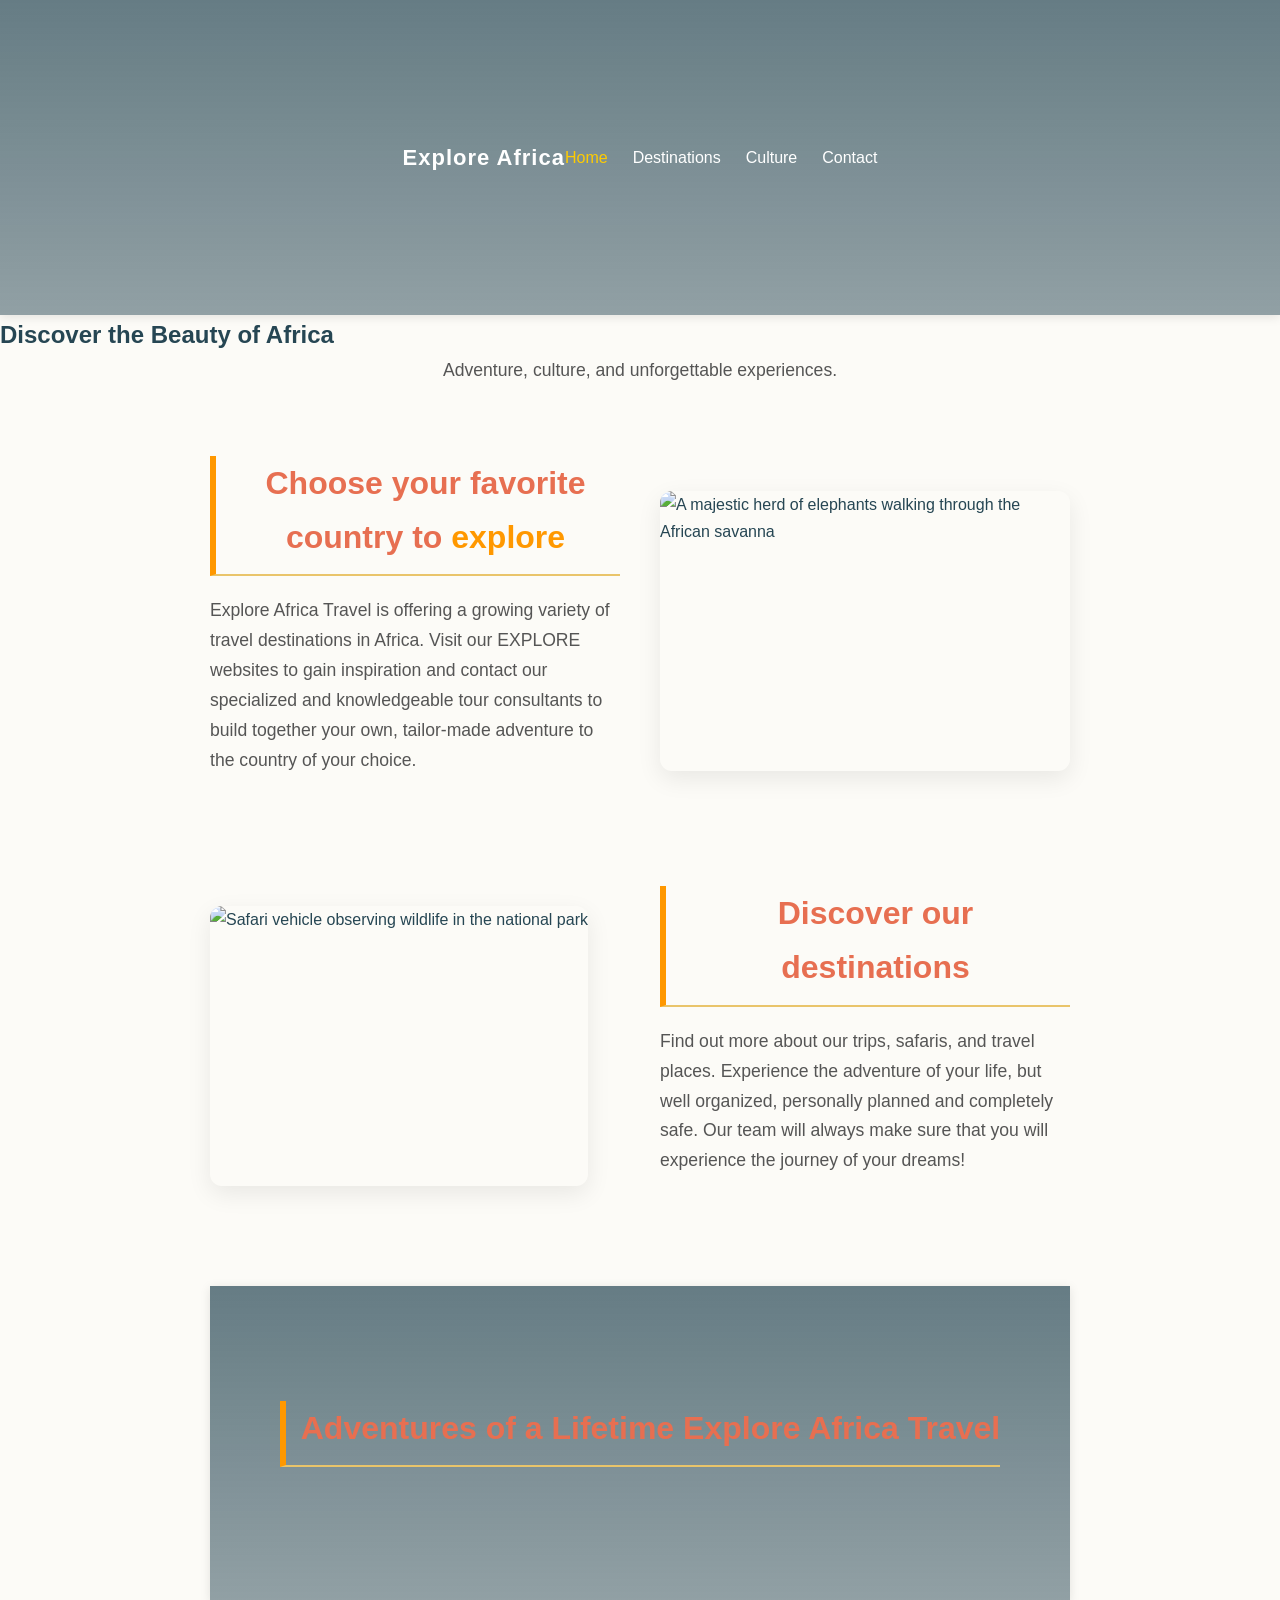
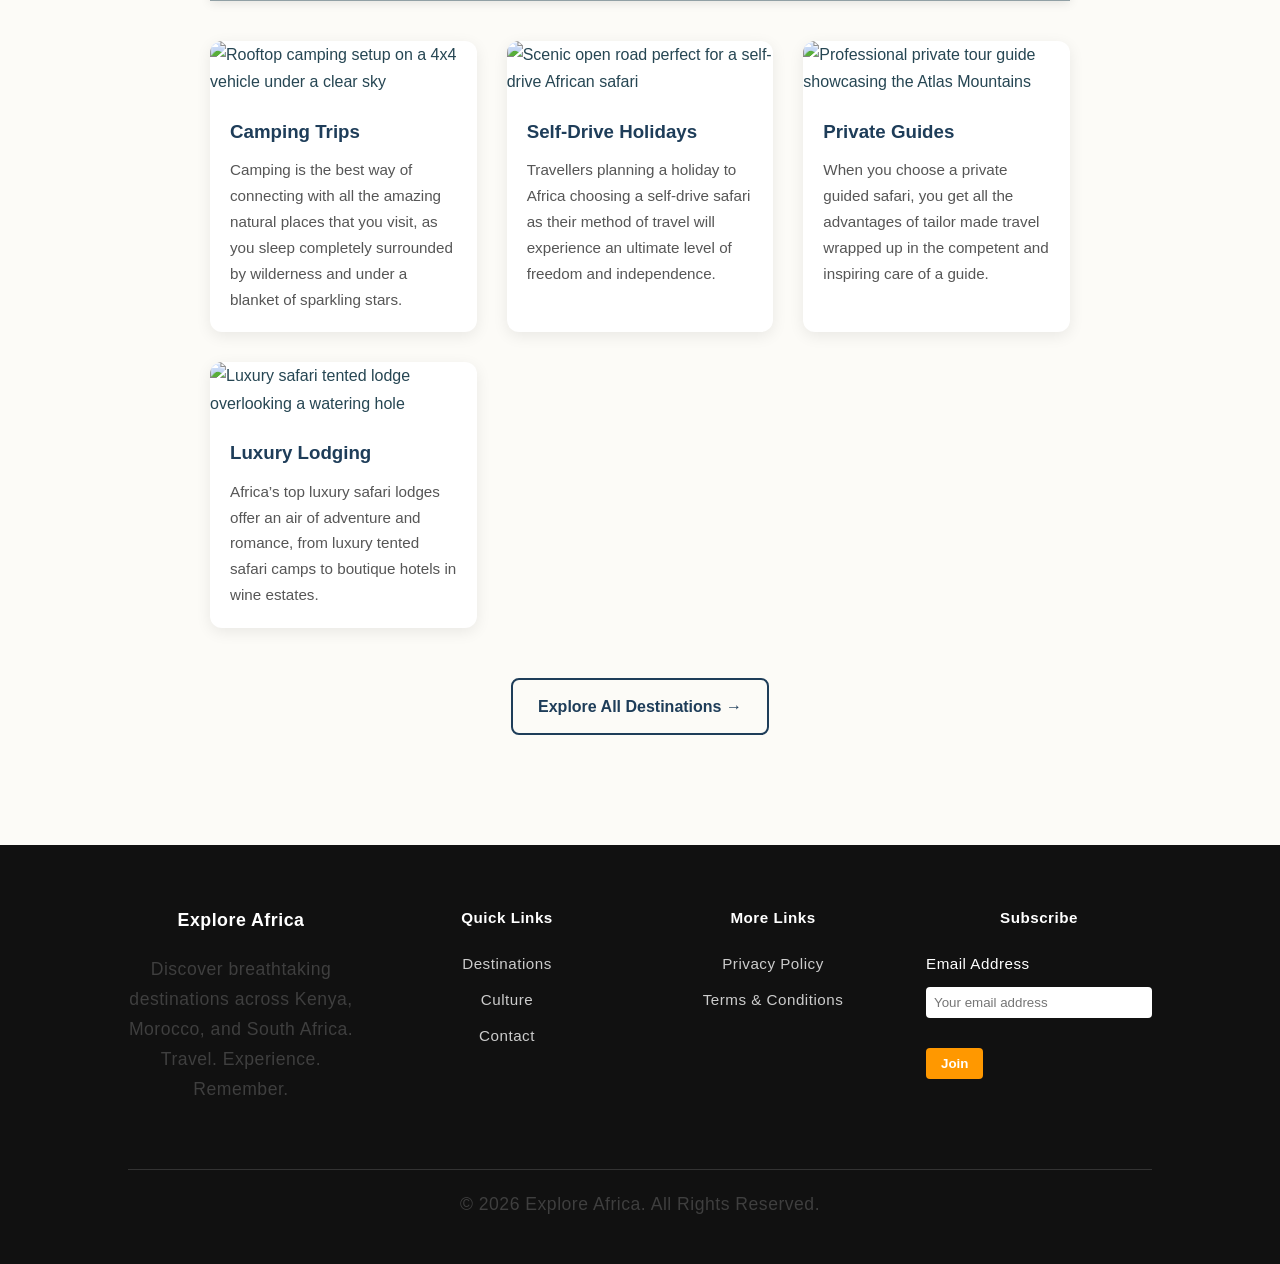
==== index.html @ fe5d14b8 "Explore Africa" ====
<!DOCTYPE html>
<html lang="en">
<head>
  <meta charset="UTF-8">
  <meta name="viewport" content="width=device-width, initial-scale=1.0">
  <meta name="description" content="Discover breathtaking destinations, safaris, and cultures across Africa with Explore Africa Travel.">
  <title>Explore Africa | Adventure & Safaris</title>
  <link rel="stylesheet" href="style.css">
</head>
<body>

  <!-- HEADER & NAVIGATION -->
  <header class="main-header">
    <nav class="nav-container" aria-label="Main Navigation">
      <a href="index.html" class="logo"><h2>Explore Africa</h2></a>
      
      <!-- Added ARIA attributes for accessibility -->
      <button class="hamburger" onclick="toggleMenu()" aria-label="Toggle navigation menu" aria-expanded="false">
        ☰
      </button>
      
      <ul id="nav-links" class="nav-menu">
        <li><a href="index.html" class="active">Home</a></li>
        <li><a href="destinations.html">Destinations</a></li>
        <li><a href="culture.html">Culture</a></li>
        <li><a href="contact.html">Contact</a></li>
      </ul>
    </nav>
  </header>

  <!-- HERO SECTION -->
  <section class="hero" aria-label="Welcome banner">
    <div class="hero-content">
      <h1>Discover the Beauty of Africa</h1>
      <p>Adventure, culture, and unforgettable experiences.</p>
      </div>
  </section>

  <!-- MAIN CONTENT -->
  <main id="main-content">

    <!-- INTRO SECTION -->
    <section class="intro section-padding">
      <div class="container layout-split">
        <div class="text-content">
          <h2>Choose your favorite country to <span class="highlight">explore</span></h2>
          <p>
            Explore Africa Travel is offering a growing variety of travel destinations in Africa.
            Visit our EXPLORE websites to gain inspiration and contact our specialized and knowledgeable
            tour consultants to build together your own, tailor-made adventure to the country of your choice.
          </p>
        </div>
        <figure class="img-wrapper">
          <img src="https://explore-africa-travel.com/wp-content/uploads/2022/06/Explore-Africa-Group-Explore-Tanzania.jpg" 
               alt="A majestic herd of elephants walking through the African savanna" 
               loading="lazy">
        </figure>
      </div>
    </section>

    <!-- DISCOVER SECTION -->
    <section class="discover section-padding">
      <div class="container layout-split reverse">
        <div class="text-content">
          <h2>Discover our destinations</h2>
          <p>
            Find out more about our trips, safaris, and travel places.
            Experience the adventure of your life, but well organized,
            personally planned and completely safe. Our team will always
            make sure that you will experience the journey of your dreams!
          </p>
        </div>
        <figure class="img-wrapper">
          <img src="https://www.innoafrica.co.tz/wp-content/uploads/2021/08/inno-Africa-Safaris-1-min.png" 
               alt="Safari vehicle observing wildlife in the national park" 
               loading="lazy">
        </figure>
      </div>
    </section>

    <!-- EXPERIENCES SECTION -->
    <section class="experiences section-padding">
      <div class="container">
        <header class="section-header">
          <h2>Adventures of a Lifetime <span class="subheading">Explore Africa Travel</span></h2>
        </header>

        <div class="experience-grid">

          <article class="card">
            <img src="https://res.cloudinary.com/travelbetablog/images/v1756106605/shutterstock_2471550769_fqmcxa/shutterstock_2471550769_fqmcxa.jpg?_i=AA" 
                 alt="Rooftop camping setup on a 4x4 vehicle under a clear sky" 
                 loading="lazy">
            <div class="card-body">
              <h3>Camping Trips</h3>
              <p>
                Camping is the best way of connecting with all the amazing natural places that you visit,
                as you sleep completely surrounded by wilderness and under a blanket of sparkling stars.
              </p>
            </div>
          </article>

          <article class="card">
            <img src="https://encrypted-tbn0.gstatic.com/images?q=tbn:ANd9GcSeypar9EKT_Vw_HuaLUpgzBs4kGeZ0j2Gn9m6S2QW6dXELpZgaPr-LroE&s=10" 
                 alt="Scenic open road perfect for a self-drive African safari" 
                 loading="lazy">
            <div class="card-body">
              <h3>Self-Drive Holidays</h3>
              <p>
                Travellers planning a holiday to Africa choosing a self-drive safari as their method
                of travel will experience an ultimate level of freedom and independence.
              </p>
            </div>
          </article>

          <article class="card">
            <img src="https://ems2.imgix.net/78b0e3be87/off-the-grid-guide-atlas-mountains0.jpg?ixlib=js-2.3.2&auto=format&q=100&w=584&h=369&fit=crop&s=7455108f2f53e4322a56c9d389c14bc1" 
                 alt="Professional private tour guide showcasing the Atlas Mountains" 
                 loading="lazy">
            <div class="card-body">
              <h3>Private Guides</h3>
              <p>
                When you choose a private guided safari, you get all the advantages of tailor made travel
                wrapped up in the competent and inspiring care of a guide.
              </p>
            </div>
          </article>

          <article class="card">
            <img src="https://q-xx.bstatic.com/xdata/images/hotel/max500/146267918.jpg?k=a2e7991ad098cdd270cd36d6e0b96e6572fb86adb955b775bd0adb7f8eb6aa7d&o=" 
                 alt="Luxury safari tented lodge overlooking a watering hole" 
                 loading="lazy">
            <div class="card-body">
              <h3>Luxury Lodging</h3>
              <p>
                Africa’s top luxury safari lodges offer an air of adventure and romance, from luxury 
                tented safari camps to boutique hotels in wine estates.
              </p>
            </div>
          </article>

        </div>

        <div class="cta-wrapper">
          <a href="destinations.html" class="btn btn-secondary">
            Explore All Destinations &rarr;
          </a>
        </div>
      </div>
    </section>

  </main>

  <!-- FOOTER -->
  <footer class="main-footer">
    <div class="footer-container">

      <!-- About -->
      <div class="footer-section">
        <h3>Explore Africa</h3>
        <p>
          Discover breathtaking destinations across Kenya, Morocco,
          and South Africa. Travel. Experience. Remember.
        </p>
      </div>

      <!-- Quick Links -->
      <div class="footer-section">
        <h4>Quick Links</h4>
        <ul>
          <li><a href="destinations.html">Destinations</a></li>
          <li><a href="culture.html">Culture</a></li>
          <li><a href="contact.html">Contact</a></li>
        </ul>
      </div>

      <!-- More -->
      <div class="footer-section">
        <h4>More Links</h4>
        <ul>
          <li><a href="legal.html">Privacy Policy</a></li>
          <li><a href="#">Terms & Conditions</a></li>
        </ul>
      </div>

      <!-- Newsletter -->
      <div class="footer-section">
        <h4>Subscribe</h4>
        <form class="newsletter" action="#" method="POST">
          <label for="newsletter-email" class="visually-hidden">Email Address</label>
          <input type="email" id="newsletter-email" placeholder="Your email address" required>
          <button type="submit" class="btn btn-submit">Join</button>
        </form>
      </div>

    </div>

    <div class="footer-bottom">
      <p>&copy; 2026 Explore Africa. All Rights Reserved.</p>
    </div>
  </footer>

  <!-- JAVASCRIPT -->
  <!-- Replaced full jQuery library with lightweight Vanilla JS for better performance -->
  <script>
    // Smooth, modern mobile menu toggle
    function toggleMenu() {
      const navLinks = document.getElementById('nav-links');
      const hamburger = document.querySelector('.hamburger');
      
      navLinks.classList.toggle('active');
      
      // Accessibility update
      const isOpen = navLinks.classList.contains('active');
      hamburger.setAttribute('aria-expanded', isOpen);
    }
  </script>

</body>
</html>
---- style.css ----
/* ==========================================================================
   1. GLOBAL RESETS & BASE VARIABLES
   ========================================================================== */
* {
  margin: 0;
  padding: 0;
  box-sizing: border-box;
}

html {
  scroll-behavior: smooth;
}

body {
  font-family: 'Georgia', serif;
  background: #fdfaf5;
  color: #2e2e2e;
  line-height: 1.6;
}

.container {
  width: 90%;
  max-width: 1200px;
  margin: 0 auto;
  padding: 60px 0;
}

/* ==========================================================================
   2. TYPOGRAPHY & GENERAL COMPONENTS
   ========================================================================== */
h2 {
  font-size: 28px;
  color: #1e3d59;
  border-left: 6px solid #ff9800;
  padding-left: 15px;
  margin-top: 30px;
  margin-bottom: 20px;
}

section h2 {
  text-align: center;
  margin-bottom: 20px;
  font-size: 2rem;
}

section p {
  text-align: center;
  max-width: 850px;
  margin: 0 auto 30px;
  line-height: 1.7;
}

.highlight {
  color: #ff9800;
}

/* Global Buttons */
.btn {
  display: inline-block;
  padding: 12px 24px;
  background: #ff9800;
  color: white;
  text-decoration: none;
  border-radius: 5px;
  margin-top: 20px;
  font-weight: bold;
  transition: 0.3s ease;
}

.btn:hover {
  background: #e68900;
  transform: scale(1.05);
}

.cta-wrapper {
  text-align: center;
  margin-top: 40px;
}

/* Images & Figures */
figure img, 
a img {
  width: 100%;
  border-radius: 10px;
  transition: 0.3s ease;
}

a img:hover {
  transform: scale(1.05);
  opacity: 0.9;
}

/* Modern Split Layout Utility */
.layout-split {
  display: flex;
  align-items: center;
  gap: 40px;
  text-align: left;
}

.layout-split.reverse {
  flex-direction: row-reverse;
}

.layout-split .text-content,
.layout-split .img-wrapper {
  flex: 1;
}

.layout-split p {
  text-align: left;
}

/* ==========================================================================
   3. NAVIGATION HEADER
   ========================================================================== */
header {
  background: #1e3d59;
  padding: 15px 30px;
  position: sticky;
  top: 0;
  z-index: 2000;
}

nav {
  display: flex;
  justify-content: space-between;
  align-items: center;
  max-width: 1200px;
  margin: 0 auto;
}

nav h2 {
  color: white;
  font-size: 22px;
  margin: 0;
  padding: 0;
  border: none;
}

#nav-links {
  list-style: none;
  display: flex;
  gap: 25px;
}

#nav-links li a {
  text-decoration: none;
  color: white;
  font-weight: 500;
  transition: 0.3s;
}

#nav-links li a:hover,
#nav-links li a.active {
  color: #ffcc00;
}

.hamburger {
  display: none;
  font-size: 28px;
  color: white;
  cursor: pointer;
  background: none;
  border: none;
}

/* ==========================================================================
   4. HERO SECTIONS
   ========================================================================== */

/* ==========================================================================
CONTACT PAGE ENHANCEMENTS
========================================================================== */

/* Hero Enhancement */
.page-hero {
position: relative;
}

.page-hero::before {
content: "";
position: absolute;
inset: 0;
background: linear-gradient(
rgba(0,0,0,0.55),
rgba(0,0,0,0.65)
);
}

.page-hero h1,
.page-hero p {
position: relative;
z-index: 2;
}

.page-hero p {
color: white;
max-width: 700px;
font-size: 1.1rem;
margin-top: 15px;
}

/* Contact Information Cards */
.contact-info {
display: grid;
grid-template-columns: repeat(auto-fit, minmax(230px, 1fr));
gap: 25px;
padding: 80px 8%;
background: #ffffff;
}

.info-card {
background: white;
padding: 35px 25px;
text-align: center;
border-radius: 15px;
box-shadow: 0 10px 25px rgba(0,0,0,0.08);
transition: 0.3s ease;
}

.info-card:hover {
transform: translateY(-8px);
box-shadow: 0 20px 35px rgba(0,0,0,0.12);
}

.info-card i {
font-size: 2.2rem;
color: #ff9800;
margin-bottom: 15px;
}

.info-card h3 {
color: #1e3d59;
margin-bottom: 10px;
}

.info-card p {
margin: 0;
font-size: 0.95rem;
}

/* Contact Form Section */
.contact-section {
background: #f8f7f3;
padding: 80px 8%;
}

.contact-section form {
max-width: 850px;
margin: auto;
background: white;
padding: 45px;
border-radius: 18px;
box-shadow: 0 15px 40px rgba(0,0,0,0.08);
}

.contact-section h2 {
text-align: center;
border: none;
padding: 0;
margin-bottom: 30px;
}

.contact-section input,
.contact-section select,
.contact-section textarea {
width: 100%;
padding: 15px;
margin-bottom: 18px;
border: 1px solid #d9d9d9;
border-radius: 10px;
font-size: 1rem;
font-family: inherit;
transition: 0.3s ease;
}

.contact-section input:focus,
.contact-section select:focus,
.contact-section textarea:focus {
border-color: #ff9800;
outline: none;
box-shadow: 0 0 0 4px rgba(255,152,0,0.15);
}

.contact-section textarea {
resize: vertical;
min-height: 150px;
}

.contact-section button {
width: 100%;
border: none;
background: #ff9800;
color: white;
font-size: 1rem;
font-weight: bold;
padding: 16px;
border-radius: 10px;
cursor: pointer;
transition: 0.3s ease;
}

.contact-section button:hover {
background: #e68900;
transform: translateY(-2px);
}

/* Why Choose Us */
.why-contact {
padding: 90px 8%;
background: white;
}

.features {
display: grid;
grid-template-columns: repeat(auto-fit,minmax(250px,1fr));
gap: 30px;
margin-top: 40px;
}

.feature {
background: #fdfaf5;
padding: 30px;
border-radius: 15px;
text-align: center;
border: 1px solid #ececec;
transition: 0.3s ease;
}

.feature:hover {
transform: translateY(-6px);
}

.feature i {
font-size: 2rem;
color: #ff9800;
margin-bottom: 15px;
}

.feature h3 {
color: #1e3d59;
margin-bottom: 10px;
}

/* FAQ Section */
.faq {
padding: 90px 8%;
background: #f8f7f3;
}

.faq details {
background: white;
padding: 18px 22px;
border-radius: 12px;
margin-bottom: 15px;
box-shadow: 0 5px 15px rgba(0,0,0,0.05);
cursor: pointer;
}

.faq summary {
font-weight: bold;
color: #1e3d59;
}

.faq p {
text-align: left;
margin-top: 15px;
}

/* Mobile */
@media (max-width: 768px) {

.contact-info {
padding: 60px 5%;
}

.contact-section {
padding: 60px 5%;
}

.contact-section form {
padding: 25px;
}

.why-contact,
.faq {
padding: 60px 5%;
}

.page-hero h1 {
font-size: 2.2rem;
}
}


/* ==========================================================================
   5. CARDS & GRIDS (EXPERIENCES & DESTINATIONS)
   ========================================================================== */
.experience-grid {
  display:grid;
  grid-template-columns: repeat(auto-fit, minmax(250px, 1fr));
  gap: 30px;
  margin-top: 40px;
}

.card {
  background: #fff;
  border-radius: 12px;
  box-shadow: 0 4px 15px rgba(0,0,0,0.08);
  overflow: hidden;
  transition: 0.3s ease;
}

.card:hover {
  transform: translateY(-6px);
  box-shadow: 0 15px 30px rgba(0,0,0,0.12);
}

.card img {
  height: 200px;
  object-fit: cover;
  width: 100%;
}

.card-body {
  padding: 20px;
  text-align: left;
}

.card h3 {
  margin-bottom: 10px;
  color: #1e3d59;
}

.card p {
  text-align: left;
  font-size: 0.95rem;
  margin: 0;
}

/* Featured / Overlay Destinations Cards */
.featured-grid {
  display: grid;
  grid-template-columns: repeat(auto-fit, minmax(280px, 1fr));
  gap: 30px;
}

.featured-card {
  height: 350px;
  border-radius: 15px;
  background-size: 110%;
  background-position: center;
  background-repeat: no-repeat;
  position: relative;
  overflow: hidden;
  text-decoration: none;
  color: white;
  transition: all 0.5s ease;
}

.featured-card:hover {
  background-size: 120%;
  transform: translateY(-10px);
}

.card-overlay {
  position: absolute;
  bottom: 0;
  left: 0;
  width: 100%;
  padding: 25px;
  background: linear-gradient(to top, rgba(0,0,0,0.8), transparent);
}

/* ==========================================================================
   6. MOROCCO EDITORIAL / ITINERARIES DESIGNS
   ========================================================================== */
.morocco-intro {
  padding: 80px 12%;
  background: #fff;
  text-align: center;
}

.morocco-intro h2 {
  font-size: 36px;
  margin-bottom: 20px;
  color: #eee9e3;
}

.morocco-content {
  padding: 100px 12%;
  column-count: 2;
  column-gap: 60px;
  line-height: 1.9;
  font-size: 17px;
}

.morocco-content h2 {
  column-span: all;
  margin-top: 60px;
  font-size: 28px;
  color: #c8baac;
}

.morocco-content b {
  display: block;
  background: #8c5a2b;
  color: white;
  padding: 20px;
  margin: 30px 0;
  font-size: 18px;
  column-span: all;
}

.morocco-content img {
  margin: 40px 0;
  border-radius: 12px;
  box-shadow: 0 20px 40px rgba(0,0,0,0.15);
  column-span: all;
}

/* Itinerary Details & Navigation */
.itinerary-nav {
  display: flex;
  flex-wrap: wrap;
  justify-content: center;
  gap: 10px;
  padding: 20px;
  background: #1e3d59;
}

.itinerary-nav a {
  text-decoration: none;
  color: white;
  padding: 8px 14px;
  border-radius: 20px;
  background: rgba(255,255,255,0.15);
  font-size: 14px;
  transition: 0.3s;
}

.itinerary-nav a:hover {
  background: #ffcc00;
  color: #1e3d59;
}

.itinerary-section {
  padding: 60px 20px;
  display: flex;
  justify-content: center;
  background: #fff;
}

.itinerary-card {
  max-width: 900px;
  width: 100%;
  background: #ffffff;
  padding: 40px;
  border-radius: 12px;
  box-shadow: 0 10px 30px rgba(0,0,0,0.08);
  border: 1px solid #e5e5e5;
}

.day {
  margin-bottom: 25px;
  padding: 20px;
  border-left: 4px solid #1e3d59;
  background: #f9f9f9;
  border-radius: 6px;
}

.day h3 {
  margin-bottom: 10px;
  color: #1e3d59;
}

/* ==========================================================================
   7. SOCIAL CONNECT SECTION
   ========================================================================== */
.social-icons {
  margin: 80px auto;
  padding: 40px 20px;
  max-width: 1100px;
  border: 2px solid #e5e5e5;
  border-radius: 16px;
  background: #fafafa;
  text-align: center;
}

.social-icons .icons {
  display: flex;
  justify-content: center;
  gap: 25px;
  flex-wrap: wrap;
}

.social-icons .icons a {
  width: 55px;
  height: 55px;
  display: flex;
  align-items: center;
  justify-content: center;
  background: #ffffff;
  border: 1px solid #ddd;
  border-radius: 50%;
  color: #333;
  font-size: 1.4rem;
  text-decoration: none;
  transition: all 0.3s ease;
}

.social-icons .icons a:hover {
  background: #000;
  color: #fff;
  transform: translateY(-5px);
  box-shadow: 0 10px 25px rgba(0, 0, 0, 0.15);
}

.icons a:nth-child(1):hover { color: #1877f2; }
.icons a:nth-child(2):hover { color: #25D366; }
.icons a:nth-child(3):hover { color: #E1306C; }
.icons a:nth-child(4):hover { color: #000000; }
.icons a:nth-child(5):hover { color: #FF0000; }

/* ==========================================================================
   8. FOOTER SECTIONS
   ========================================================================== */
.main-footer {
  background: #111;
  color: #fff;
  padding: 60px 10% 20px;
}

.footer-container {
  display: flex;
  justify-content: space-between;
  flex-wrap: wrap;
  gap: 40px;
}

.footer-section {
  flex: 1;
  min-width: 220px;
}

.footer-section h3,
.footer-section h4 {
  margin-bottom: 20px;
}

.footer-section ul {
  list-style: none;
}

.footer-section a {
  display: block;
  color: #ccc;
  text-decoration: none;
  margin-bottom: 10px;
  transition: 0.3s ease;
}

.footer-section a:hover {
  color: #ff9800;
  padding-left: 5px;
}

.newsletter {
  display: flex;
  gap: 10px;
}

.newsletter input {
  padding: 8px;
  border-radius: 4px;
  border: none;
  flex: 1;
}

.newsletter button {
  padding: 8px 15px;
  background: #ff9800;
  border: none;
  color: white;
  cursor: pointer;
  border-radius: 4px;
}

.footer-bottom {
  text-align: center;
  margin-top: 40px;
  border-top: 1px solid #333;
  padding-top: 20px;
  font-size: 14px;
  color: #aaa;
}

/* ==========================================================================
   9. MEDIA QUERIES (RESPONSIVENESS)
   ========================================================================== */
@media (max-width: 900px) {
  .morocco-content {
    column-count: 1;
  }
}

@media (max-width: 768px) {
  .layout-split,
  .layout-split.reverse {
    flex-direction: column;
    text-align: center;
  }
  
  .layout-split p {
    text-align: center;
  }

  #nav-links {
    display: none;
    flex-direction: column;
    background: #1e3d59;
    position: absolute;
    top: 60px;
    right: 0;
    width: 200px;
    padding: 20px;
    box-shadow: 0 4px 10px rgba(0,0,0,0.3);
  }

  #nav-links.active {
    display: flex;
  }

  .hamburger {
    display: block;
  }

  .hero h1 {
    font-size: 2.5rem;
  }

  .page-hero h1 {
    font-size: 32px;
  }

  .itinerary-nav {
    flex-direction: column;
    align-items: center;
  }

  .itinerary-nav a {
    width: 80%;
    text-align: center;
  }

  .itinerary-card {
    padding: 25px;
  }
}

@media (max-width: 480px) {
  .container {
    padding: 40px 0;
  }
  
  .social-icons {
    margin: 60px 15px;
    padding: 30px 15px;
  }
}



/* ==========================================================================
   UPDATED ADDITIONS FOR TRAVEL MOROCCO
   ========================================================================== */

/* Layout Grid for Private Tour blocks */
.two-column {
  display: grid;
  grid-template-columns: repeat(auto-fit, minmax(320px, 1fr));
  gap: 40px;
  margin-top: 20px;
  margin-bottom: 60px;
  align-items: stretch; /* Keeps columns equal heights */
}

/* Card layout wrapper normalization */
.intro-section .card {
  background: #ffffff;
  border-radius: 12px;
  box-shadow: 0 4px 15px rgba(0,0,0,0.05);
  border: 1px solid #eef0f2;
  display: flex;
  flex-direction: column;
  justify-content: center;
}

.intro-section .card-body {
  padding: 35px;
}

.intro-section .card-body p {
  text-align: left;
  font-size: 1.05rem;
  line-height: 1.8;
  color: #4a4a4a;
  margin-bottom: 15px;
}

.intro-section .card-body p:last-child {
  margin-bottom: 0;
}

/* Image wrapper rendering inside grids */
.img-wrapper img {
  width: 100%;
  height: 100%;
  min-height: 280px;
  object-fit: cover;
  border-radius: 12px;
  box-shadow: 0 8px 25px rgba(0,0,0,0.08);
}

/* Featured / Clickable Overlay Cards Layout */
.featured-grid {
  display: grid;
  grid-template-columns: repeat(auto-fit, minmax(300px, 1fr));
  gap: 30px;
  margin-top: 30px;
}

.featured-card {
  display: block;
  height: 380px;
  border-radius: 16px;
  background-size: cover;
  background-position: center;
  position: relative;
  overflow: hidden;
  text-decoration: none;
  transition: transform 0.4s cubic-bezier(0.165, 0.84, 0.44, 1), 
              box-shadow 0.4s ease;
  box-shadow: 0 5px 15px rgba(0,0,0,0.08);
}

.featured-card:hover {
  transform: translateY(-8px);
  box-shadow: 0 15px 35px rgba(0,0,0,0.18);
}

.card-overlay {
  position: absolute;
  bottom: 0;
  left: 0;
  width: 100%;
  padding: 30px;
  background: linear-gradient(to top, rgba(0, 0, 0, 0.85) 30%, rgba(0, 0, 0, 0));
  color: #ffffff;
}

.card-overlay h3 {
  font-size: 1.6rem;
  color: #ffcc00; /* Contrast highlight color */
  margin-bottom: 5px;
}

.card-overlay p {
  font-size: 1rem;
  color: #e5e5e5;
  margin: 0;
  text-align: left;
}

/* Responsive adjustment rules for middle-tier screens */
@media (max-width: 768px) {
  .two-column {
    grid-template-columns: 1fr;
    gap: 20px;
    margin-bottom: 40px;
  }
  
  .intro-section .card-body {
    padding: 25px;
  }

  .img-wrapper img {
    height: 240px;
    min-height: auto;
  }
}

/* ==========================================
CONTACT FORM STYLING
========================================== */

.contact-section {
padding: 80px 20px;
background: #f8f6f2;
}

.contact-section form {
max-width: 800px;
margin: 0 auto;
background: #ffffff;
padding: 40px;
border-radius: 15px;
box-shadow: 0 10px 30px rgba(0,0,0,0.08);
}

.contact-section h2 {
text-align: center;
margin-bottom: 30px;
color: #1e3d59;
border: none;
padding: 0;
}

.contact-section input,
.contact-section select,
.contact-section textarea {
width: 100%;
padding: 14px 16px;
margin-bottom: 18px;
border: 1px solid #dcdcdc;
border-radius: 8px;
font-size: 16px;
font-family: inherit;
transition: 0.3s ease;
}

.contact-section input:focus,
.contact-section select:focus,
.contact-section textarea:focus {
outline: none;
border-color: #ff9800;
box-shadow: 0 0 0 4px rgba(255,152,0,0.15);
}

.contact-section textarea {
resize: vertical;
min-height: 140px;
}

.contact-section button {
width: 100%;
padding: 15px;
background: #ff9800;
color: white;
border: none;
border-radius: 8px;
font-size: 17px;
font-weight: bold;
cursor: pointer;
transition: 0.3s ease;
}

.contact-section button:hover {
background: #e68900;
transform: translateY(-2px);
}

/* Features Section */

.features {
display: grid;
grid-template-columns: repeat(auto-fit, minmax(250px, 1fr));
gap: 25px;
padding: 60px 20px;
max-width: 1200px;
margin: 0 auto;
}

.feature {
background: white;
padding: 30px;
border-radius: 15px;
text-align: center;
box-shadow: 0 8px 20px rgba(0,0,0,0.08);
transition: 0.3s ease;
}

.feature:hover {
transform: translateY(-8px);
}

.feature i {
font-size: 2.2rem;
color: #ff9800;
margin-bottom: 15px;
}

.feature h3 {
color: #1e3d59;
margin-bottom: 12px;
}

.feature p {
margin: 0;
text-align: center;
}

/* Mobile */

@media (max-width: 768px) {
.contact-section form {
padding: 25px;
}
}


        /* Modernized Color Palette & System Fonts */
        :root {
            --primary-color: #c97a3e;     /* Rich terracotta sand */
            --secondary-color: #e9c46a;   /* Warm sun yellow */
            --accent-color: #e76f51;      /* Deep desert orange */
            --dark-color: #264653;        /* Deep oasis night */
            --light-color: #fcfbf7;       /* Off-white soft sand */
            --card-bg: #ffffff;
        }

        body {
            font-family: -apple-system, BlinkMacSystemFont, 'Segoe UI', Roboto, Helvetica, Arial, sans-serif;
            line-height: 1.7;
            margin: 0;
            padding: 0;
            background-color: var(--light-color);
            color: var(--dark-color);
        }

        /* Hero Header with Background Image */
        header {
            background: linear-gradient(rgba(38, 70, 83, 0.7), rgba(38, 70, 83, 0.5)), 
                        url('https://images.unsplash.com/photo-1547234935-80c7145ec969?auto=format&fit=crop&w=1920&q=80') no-repeat center center/cover;
            height: 35vh;
            position: relative; /* Essential for aligning the dropdown menu absolute wrapper */
            display: flex;
            justify-content: center;
            align-items: center;
            text-align: center;
            color: white;
            padding: 0 20px;
        }

       .menu-container {
position: absolute;
top: 20px;
right: 20px;
z-index: 9999;
}

.dropdown {
position: relative;
display: inline-block;
}

.dropdown-btn {
background-color: rgba(38, 70, 83, 0.85);
color: white;
padding: 10px 18px;
font-size: 0.95rem;
font-weight: 600;
border: 1px solid rgba(233, 196, 106, 0.4);
border-radius: 8px;
cursor: pointer;
display: flex;
align-items: center;
gap: 10px;
}

.dropdown-content {
display: none;
position: absolute;
top: 110%;
right: 0;
background: white;
min-width: 230px;
border-radius: 8px;
overflow: hidden;
box-shadow: 0 10px 25px rgba(0,0,0,0.15);
z-index: 9999;
}

.dropdown-content.show {
display: block;
}

.dropdown-content a {
display: flex;
align-items: center;
gap: 12px;
padding: 12px 16px;
color: #264653;
text-decoration: none;
}

.dropdown-content a:hover {
background: #fffdf5;
color: #e76f51;
}

html {
scroll-behavior: smooth;
}

.species-card {
scroll-margin-top: 80px;
}

        /* Core Title Text Setup */
        .header-title-container {
            display: flex;
            align-items: center;
            justify-content: center;
            gap: 20px;
            text-shadow: 0 4px 15px rgba(0,0,0,0.5);
            margin-top: 20px; /* Counter-weight for the menu bar above it */
        }

        .header-icon {
            font-size: clamp(2.2rem, 5vw, 3.5rem);
            color: var(--secondary-color);
        }

        header h1 {
            font-size: clamp(2.2rem, 5vw, 3.5rem);
            margin: 0;
            letter-spacing: 2px;
            font-weight: 700;
        }

        /* Container & Layout */
        .container {
            max-width: 900px;
            margin: 0 auto;
            padding: 40px 20px;
        }

        /* Introduction Card */
        .intro-card {
            background: var(--card-bg);
            padding: 40px;
            border-radius: 12px;
            box-shadow: 0 10px 30px rgba(38, 70, 83, 0.05);
            margin-bottom: 40px;
            border: 1px solid rgba(38, 70, 83, 0.05);
        }

        h2 {
            color: var(--accent-color);
            font-size: 1.8rem;
            margin-top: 0;
            padding-bottom: 10px;
            border-bottom: 2px solid var(--secondary-color);
            display: inline-block;
            margin-bottom: 20px;
        }

        p {
            margin-bottom: 1.5rem;
            font-size: 1.1rem;
            opacity: 0.9;
        }

        /* Split-screen Responsive Layout for Wildlife Cards */
        .species-card {
            background: var(--card-bg);
            border-radius: 12px;
            box-shadow: 0 6px 20px rgba(38, 70, 83, 0.04);
            border: 1px solid rgba(38, 70, 83, 0.05);
            margin-bottom: 35px;
            overflow: hidden;
            display: flex;
            flex-direction: column; /* Stack on mobile devices */
        }

        @media (min-width: 650px) {
            .species-card {
                flex-direction: row; /* Side-by-side layout on desktop */
            }
            .species-card:nth-child(even) {
                flex-direction: row-reverse; /* Alternating layouts for dynamic look */
            }
            .species-image-wrapper {
                width: 40%;
                min-width: 250px;
            }
            .species-content {
                width: 60%;
            }
        }

        /* Card Image Settings */
        .species-image-wrapper {
            position: relative;
            align-self: stretch;
            min-height: 220px;
        }

        .species-image {
            width: 100%;
            height: 100%;
            object-fit: cover;
            display: block;
        }

        /* Card Content Inner Spacing */
        .species-content {
            padding: 30px;
        }

        .species-header {
            display: flex;
            align-items: center;
            gap: 15px;
            margin-bottom: 15px;
        }

        .species-title {
            font-size: 1.4rem;
            color: var(--primary-color);
            margin: 0;
            font-weight: 600;
        }

        .species-icon {
            font-size: 1.3rem;
            color: var(--primary-color);
            background: #fffdf5;
            padding: 8px;
            border-radius: 50%;
            border: 1px solid #f6ecc9;
        }

        .adaptation-tag {
            display: inline-block;
            background-color: #fffdf5;
            border-left: 3px solid var(--secondary-color);
            padding: 6px 12px;
            font-size: 0.9rem;
            font-weight: 600;
            color: var(--dark-color);
            border-radius: 0 4px 4px 0;
            margin-bottom: 15px;
        }

        /* Navigation links and Footer */
        footer {
            text-align: center;
            padding: 30px 20px;
            background-color: var(--dark-color);
            color: rgba(255, 255, 255, 0.8);
            font-size: 0.95rem;
            letter-spacing: 0.5px;
            margin-top: 60px;
        }

        .back-link {
            display: inline-flex;
            align-items: center;
            gap: 8px;
            color: var(--primary-color);
            text-decoration: none;
            font-weight: 600;
            margin-bottom: 25px;
            transition: color 0.2s ease;
        }

        .back-link:hover {
            color: var(--accent-color);
        }


        .actions-panel{
margin-top:40px;
}

.experience-cta{
background:#fff;
padding:35px;
border-radius:12px;
text-align:center;
box-shadow:0 8px 25px rgba(0,0,0,0.08);
border:1px solid rgba(38,70,83,0.08);
}

.experience-cta h3{
color:#c97a3e;
margin-bottom:15px;
font-size:1.8rem;
}

.experience-cta p{
max-width:700px;
margin:0 auto 18px;
}

.btn-book,
.btn-secondary{
display:inline-block;
margin:10px;
padding:14px 24px;
border-radius:8px;
text-decoration:none;
font-weight:600;
transition:0.3s ease;
}

.btn-book{
background:#c97a3e;
color:white;
}

.btn-book:hover{
transform:translateY(-2px);
}

.btn-secondary{
background:#264653;
color:white;
}

.btn-secondary:hover{
transform:translateY(-2px);
}

   
  
    /* ==========================================================================
       1. GLOBAL THEME RESETS & FONTS
       ========================================================================== */
    * {
      margin: 0;
      padding: 0;
      box-sizing: border-box;
    }

    html {
      scroll-behavior: smooth;
    }

    body {
      font-family: 'Georgia', serif;
      background-color: #fdfaf5;
      color: #2e2e2e;
      line-height: 1.8;
    }

    .container {
      width: 90%;
      max-width: 1100px;
      margin: 0 auto;
    }

    /* ==========================================================================
       2. NAVIGATION HEADER STRUCTURE
       ========================================================================== */
    header {
      background: #1e3d59;
      padding: 15px 30px;
      position: sticky;
      top: 0;
      z-index: 2000;
      box-shadow: 0 2px 10px rgba(0,0,0,0.15);
    }

    nav {
      display: flex;
      justify-content: space-between;
      align-items: center;
      max-width: 1200px;
      margin: 0 auto;
    }

    .logo {
      color: white;
      font-size: 22px;
      font-weight: bold;
      letter-spacing: 1px;
    }

    .nav-links {
      list-style: none;
      display: flex;
      gap: 25px;
    }

    .nav-links li a {
      text-decoration: none;
      color: white;
      font-weight: 500;
      transition: color 0.3s ease;
    }

    .nav-links li a:hover, 
    .nav-links li a.active {
      color: #ffcc00;
    }

    .hamburger {
      display: none;
      font-size: 28px;
      color: white;
      cursor: pointer;
    }

    /* ==========================================================================
       3. INTRO HERO & SUB-NAV MECHANICS
       ========================================================================== */
    .itineraries-header {
      padding: 80px 20px;
      background: linear-gradient(rgba(30, 61, 89, 0.85), rgba(30, 61, 89, 0.85)),
                  url('https://images.unsplash.com/photo-1539650116574-8efeb43e2750?q=80&w=1800') center/cover no-repeat;
      text-align: center;
      color: white;
    }

    .itineraries-header h1 {
      font-size: 3rem;
      margin-bottom: 20px;
      letter-spacing: 1px;
    }

    .itineraries-header p {
      max-width: 800px;
      margin: 0 auto;
      font-size: 1.15rem;
      line-height: 1.7;
      opacity: 0.95;
    }

    /* Sticky Internal Navigation bar */
    .itinerary-nav {
      display: flex;
      flex-wrap: wrap;
      justify-content: center;
      gap: 10px;
      padding: 15px;
      background: #f4ebe1;
      position: sticky;
      top: 62px;
      z-index: 1000;
      box-shadow: 0 4px 6px rgba(0,0,0,0.05);
    }

    .itinerary-nav a {
      text-decoration: none;
      color: #1e3d59;
      font-weight: bold;
      padding: 6px 16px;
      border-radius: 20px;
      font-size: 0.9rem;
      background: rgba(255,255,255,0.6);
      border: 1px solid rgba(30, 61, 89, 0.15);
      transition: all 0.3s ease;
    }

    .itinerary-nav a:hover {
      background: #ff9800;
      color: white;
      border-color: #ff9800;
    }

    /* ==========================================================================
       4. ITINERARY BLOCK & CARD LAYOUTS
       ========================================================================== */
    .itinerary-section {
      padding: 60px 20px;
      display: flex;
      justify-content: center;
    }

    /* Alternate background tracking */
    .itinerary-section:nth-of-type(even) {
      background-color: #ffffff;
    }

    .itinerary-card {
      max-width: 950px;
      width: 100%;
      background: #ffffff;
      padding: 45px;
      border-radius: 16px;
      box-shadow: 0 10px 35px rgba(0,0,0,0.06);
      border: 1px solid #eef0f2;
    }

    .itinerary-card h2 {
      font-size: 2.2rem;
      color: #1e3d59;
      margin-bottom: 20px;
      line-height: 1.3;
    }

    .itinerary-card .intro {
      font-size: 1.15rem;
      color: #555;
      margin-bottom: 30px;
      font-style: italic;
    }

    /* Route Summary Box Lists */
    .day-list {
      background: #fcf8f2;
      border-left: 5px solid #ff9800;
      padding: 25px;
      border-radius: 0 12px 12px 0;
      margin-bottom: 40px;
    }

    .day-list ul {
      list-style: none;
    }

    .day-list li {
      margin-bottom: 12px;
      font-size: 1.05rem;
      color: #333;
    }

    .day-list li:last-child {
      margin-bottom: 0;
    }

    .day-list strong {
      color: #8c5a2b;
    }

    /* Day Segment Description Blocks */
    .day {
      margin-bottom: 35px;
      padding-bottom: 25px;
      border-bottom: 1px dashed #e5e5e5;
    }

    .day:last-of-type {
      border-bottom: none;
      margin-bottom: 40px;
    }

    .day h3 {
      font-size: 1.4rem;
      color: #8c5a2b;
      margin-bottom: 12px;
      display: flex;
      align-items: center;
      gap: 10px;
    }

    .day h3::before {
      content: '\f3c5';
      font-family: 'Font Awesome 6 Free';
      font-weight: 900;
      font-size: 1.1rem;
      color: #ff9800;
    }

    .day p {
      color: #444;
      font-size: 1.05rem;
      text-align: justify;
    }

    /* Consolidated Contextual Media Image Specs */
    .itinerary-image-wrapper {
      width: 100%;
      height: 420px;
      overflow: hidden;
      border-radius: 12px;
      margin-bottom: 35px;
      box-shadow: 0 8px 25px rgba(0,0,0,0.1);
    }

    .itinerary-image-wrapper img {
      width: 100%;
      height: 100%;
      object-fit: cover;
      transition: transform 0.5s ease;
    }

    .itinerary-card:hover .itinerary-image-wrapper img {
      transform: scale(1.03);
    }

    /* ==========================================================================
       5. COMPONENT WORKFLOW ACTION LINK BUTTONS
       ========================================================================== */
    .actions-panel {
      display: flex;
      flex-wrap: wrap;
      gap: 15px;
      align-items: center;
      margin-top: 20px;
    }

    .btn-book {
      display: inline-flex;
      align-items: center;
      gap: 10px;
      background: #ff9800;
      color: white;
      text-decoration: none;
      padding: 14px 28px;
      font-weight: bold;
      border-radius: 8px;
      font-size: 1rem;
      transition: all 0.3s ease;
      box-shadow: 0 4px 15px rgba(255, 152, 0, 0.3);
    }

    .btn-book:hover {
      background: #e68900;
      transform: translateY(-2px);
      box-shadow: 0 6px 20px rgba(255, 152, 0, 0.4);
    }

    .btn-secondary {
      display: inline-flex;
      align-items: center;
      background: transparent;
      color: #1e3d59;
      text-decoration: none;
      padding: 13px 25px;
      font-weight: bold;
      border-radius: 8px;
      font-size: 1rem;
      border: 2px solid #1e3d59;
      transition: all 0.3s ease;
    }

    .btn-secondary:hover {
      background: #1e3d59;
      color: white;
    }

    /* ==========================================================================
       6. MODERN FOOTER STYLING
       ========================================================================== */
    footer {
      background: #111111;
      color: #ffffff;
      padding: 40px 20px;
      text-align: center;
    }

    .footer-content {
      max-width: 1200px;
      margin: 0 auto;
      display: flex;
      flex-direction: column;
      align-items: center;
      gap: 20px;
    }

    .footer-content p {
      font-size: 0.95rem;
      color: #aaa;
    }

    .footer-links {
      display: flex;
      gap: 20px;
    }

    .footer-links a {
      color: #ffffff;
      text-decoration: none;
      font-size: 0.95rem;
      transition: color 0.3s ease;
    }

    .footer-links a:hover {
      color: #ff9800;
    }

    /* ==========================================================================
       7. RESPONSIVENESS AND RESPONSIVE GRID OVERRIDES
       ========================================================================== */
    @media (max-width: 768px) {
      .hamburger {
        display: block;
      }

      .nav-links {
        display: none;
        flex-direction: column;
        background: #1e3d59;
        position: absolute;
        top: 62px;
        right: 0;
        width: 100%;
        padding: 25px;
        text-align: center;
        box-shadow: 0 4px 15px rgba(0,0,0,0.2);
      }

      .nav-links.active {
        display: flex;
      }

      .nav-links li {
        margin: 12px 0;
      }

      .itinerary-nav {
        top: 61px;
        padding: 10px;
      }
      
      .itinerary-nav a {
        font-size: 0.8rem;
        padding: 5px 12px;
      }

      .itineraries-header h1 {
        font-size: 2.2rem;
      }

      .itinerary-card {
        padding: 25px 20px;
      }

      .itinerary-card h2 {
        font-size: 1.6rem;
      }

      .itinerary-image-wrapper {
        height: 260px;
      }

      .actions-panel {
        flex-direction: column;
        align-items: stretch;
      }

      .btn-book, .btn-secondary {
        justify-content: center;
      }
    }

    /* ==========================================================================
       1. CORE THEME & LAYOUT RESETS
       ========================================================================== */
    * {
      margin: 0;
      padding: 0;
      box-sizing: border-box;
    }

    html {
      scroll-behavior: smooth;
    }

    body {
      font-family: 'Georgia', serif;
      background-color: #fdfaf5;
      color: #2e2e2e;
      line-height: 1.8;
    }

    .container {
      width: 90%;
      max-width: 1000px;
      margin: 0 auto;
      padding: 60px 0;
    }

    p {
      margin-bottom: 25px;
      font-size: 1.1rem;
      color: #444;
    }

    /* ==========================================================================
       2. STICKY HEADER NAVIGATION
       ========================================================================== */
    header {
      background: #1e3d59;
      padding: 15px 30px;
      position: sticky;
      top: 0;
      z-index: 2000;
      box-shadow: 0 2px 10px rgba(0,0,0,0.1);
    }

    .navbar {
      display: flex;
      justify-content: space-between;
      align-items: center;
      max-width: 1200px;
      margin: 0 auto;
    }

    .logo {
      color: white;
      font-size: 22px;
      font-weight: bold;
      letter-spacing: 1px;
    }

    .nav-links {
      list-style: none;
      display: flex;
      gap: 25px;
    }

    .nav-links li a {
      text-decoration: none;
      color: white;
      font-weight: 500;
      transition: color 0.3s ease;
    }

    .nav-links li a:hover {
      color: #ffcc00;
    }

    .hamburger {
      display: none;
      font-size: 28px;
      color: white;
      cursor: pointer;
    }

    /* ==========================================================================
       3. EDITORIAL HERO & IMAGE BANNER SECTIONS
       ========================================================================== */
    .page-hero {
      height: 40vh;
      background: linear-gradient(rgba(0,0,0,0.4), rgba(0,0,0,0.4)),
                  url('https://images.unsplash.com/photo-1548013146-72479768bada?q=80&w=2000') center/cover no-repeat;
      display: flex;
      align-items: center;
      justify-content: center;
      text-align: center;
    }

    .page-hero h1 {
      color: white;
      font-size: 3.5rem;
      letter-spacing: 2px;
      text-shadow: 0 2px 10px rgba(0,0,0,0.3);
    }

    /* Intro Showcase Panel */
    .morocco-intro {
      background: #fff;
      border-bottom: 1px solid #eee;
      text-align: center;
      padding: 60px 20px;
    }

    .morocco-intro h2 {
      font-size: 2.5rem;
      color: #8c5a2b;
      margin-bottom: 15px;
    }

    .morocco-intro ul {
      list-style: none;
      display: flex;
      justify-content: center;
      gap: 15px;
      font-weight: bold;
      text-transform: uppercase;
      letter-spacing: 1px;
      color: #b36b00;
      margin-bottom: 20px;
    }

    .morocco-intro p {
      max-width: 600px;
      margin: 0 auto 10px;
      font-style: italic;
    }

    /* ==========================================================================
       4. TYPOGRAPHY AND ARTICLE MEDIA IMAGES
       ========================================================================== */
    .morocco-content h2 {
      font-size: 2rem;
      color: #8c5a2b;
      margin: 50px 0 20px;
      border-left: 6px solid #ff9800;
      padding-left: 15px;
    }

    .morocco-content img {
      width: 100%;
      max-height: 500px;
      object-fit: cover;
      border-radius: 12px;
      margin: 35px 0;
      box-shadow: 0 15px 35px rgba(0,0,0,0.1);
    }

    /* Highlight callout text */
    .quote-box {
      background: #faf7f2;
      border-left: 4px solid #b36b00;
      padding: 20px;
      margin: 25px 0;
      border-radius: 0 8px 8px 0;
    }

    .quote-box p {
      margin: 0;
      font-weight: bold;
      color: #b36b00;
    }

    /* ==========================================================================
       5. FEATURE LINKS & GRID CARDS
       ========================================================================== */
    .feature-grid {
      display: grid;
      grid-template-columns: repeat(auto-fit, minmax(280px, 1fr));
      gap: 30px;
      margin: 40px 0;
    }

    .feature-card {
      background: #ffffff;
      padding: 35px;
      border-radius: 12px;
      box-shadow: 0 5px 20px rgba(0,0,0,0.05);
      border: 1px solid #eee;
      display: flex;
      flex-direction: column;
      justify-content: space-between; /* Pushes button to bottom */
      transition: transform 0.3s ease, box-shadow 0.3s ease;
    }

    .feature-card:hover {
      transform: translateY(-5px);
      box-shadow: 0 12px 30px rgba(0,0,0,0.1);
    }

    .feature-card h3 {
      color: #1e3d59;
      margin-bottom: 15px;
      font-size: 1.4rem;
    }

    .feature-card p {
      margin-bottom: 20px;
      font-size: 0.95rem;
      flex-grow: 1;
    }

    /* Target In-card Visible Buttons */
    .card-link {
      display: inline-block;
      text-align: center;
      background: #1e3d59;
      color: #ffffff;
      text-decoration: none;
      padding: 10px 20px;
      border-radius: 6px;
      font-size: 0.9rem;
      font-weight: bold;
      transition: background 0.2s ease;
    }

    .card-link:hover {
      background: #ffcc00;
      color: #1e3d59;
    }

    /* ==========================================================================
       6. SOCIAL CONNECT COMPONENT
       ========================================================================== */
    .social-icons {
      margin: 60px auto 20px;
      padding: 40px 20px;
      background: #fafafa;
      border: 1px solid #e5e5e5;
      border-radius: 16px;
      text-align: center;
    }

    .social-icons h2 {
      font-size: 1.8rem;
      margin-bottom: 25px;
      color: #222;
      border: none;
      padding: 0;
    }

    .social-icons .icons {
      display: flex;
      justify-content: center;
      gap: 20px;
      flex-wrap: wrap;
    }

    .social-icons .icons a {
      width: 50px;
      height: 50px;
      display: flex;
      align-items: center;
      justify-content: center;
      background: #ffffff;
      border: 1px solid #ddd;
      border-radius: 50%;
      color: #333;
      font-size: 1.3rem;
      text-decoration: none;
      transition: all 0.3s cubic-bezier(0.175, 0.885, 0.32, 1.275);
    }

    .social-icons .icons a:hover {
      color: #fff;
      transform: translateY(-5px);
      box-shadow: 0 10px 25px rgba(0, 0, 0, 0.15);
    }

    /* Brand Interactions */
    .icons a:nth-child(1):hover { background: #1877f2; border-color: #1877f2; }
    .icons a:nth-child(2):hover { background: #25D366; border-color: #25D366; }
    .icons a:nth-child(3):hover { background: #E1306C; border-color: #E1306C; }
    .icons a:nth-child(4):hover { background: #000000; border-color: #000000; }
    .icons a:nth-child(5):hover { background: #FF0000; border-color: #FF0000; }

    /* Footer / Back Action Button */
    .btn-home {
      display: inline-block;
      margin: 40px auto;
      padding: 14px 30px;
      background: #ff9800;
      color: white;
      text-decoration: none;
      font-weight: bold;
      border-radius: 30px;
      transition: background 0.3s, transform 0.2s;
      box-shadow: 0 4px 15px rgba(255,152,0,0.3);
    }

    .btn-home:hover {
      background: #e68900;
      transform: scale(1.03);
    }

    /* ==========================================================================
       7. MOBILE RESPONSIVE MEDIA QUERIES
       ========================================================================== */
    @media (max-width: 768px) {
      .hamburger {
        display: block;
      }

      .nav-links {
        display: none;
        flex-direction: column;
        background: #1e3d59;
        position: absolute;
        top: 62px;
        right: 0;
        width: 100%;
        padding: 20px;
        text-align: center;
        box-shadow: 0 4px 10px rgba(0,0,0,0.2);
      }

      .nav-links.active {
        display: flex;
      }

      .nav-links li {
        margin: 10px 0;
      }

      .page-hero h1 {
        font-size: 2.5rem;
      }
    }

    /* Modernized Color Palette & System Fonts */
        :root {
            --primary-color: #c97a3e;     /* Rich terracotta sand */
            --secondary-color: #e9c46a;   /* Warm sun yellow */
            --accent-color: #e76f51;      /* Deep desert orange */
            --dark-color: #264653;        /* Deep oasis night */
            --light-color: #fcfbf7;       /* Off-white soft sand */
            --card-bg: #ffffff;
        }

        body {
            font-family: -apple-system, BlinkMacSystemFont, 'Segoe UI', Roboto, Helvetica, Arial, sans-serif;
            line-height: 1.7;
            margin: 0;
            padding: 0;
            background-color: var(--light-color);
            color: var(--dark-color);
        }

        /* Hero Header with Background Image */
        header {
            background: linear-gradient(rgba(38, 70, 83, 0.7), rgba(38, 70, 83, 0.5)), 
                        url('https://images.unsplash.com/photo-1547234935-80c7145ec969?auto=format&fit=crop&w=1920&q=80') no-repeat center center/cover;
            height: 35vh;
            display: flex;
            justify-content: center;
            align-items: center;
            text-align: center;
            color: white;
            padding: 0 20px;
        }

        .header-title-container {
            display: flex;
            align-items: center;
            justify-content: center;
            gap: 20px;
            text-shadow: 0 4px 15px rgba(0,0,0,0.5);
        }

        .header-icon {
            font-size: clamp(2.2rem, 5vw, 3.5rem);
            color: var(--secondary-color);
        }

        header h1 {
            font-size: clamp(2.2rem, 5vw, 3.5rem);
            margin: 0;
            letter-spacing: 2px;
            font-weight: 700;
        }

        /* Container & Layout */
        .container {
            max-width: 900px;
            margin: 0 auto;
            padding: 40px 20px;
        }

        /* Introduction Card */
        .intro-card {
            background: var(--card-bg);
            padding: 40px;
            border-radius: 12px;
            box-shadow: 0 10px 30px rgba(38, 70, 83, 0.05);
            margin-bottom: 40px;
            border: 1px solid rgba(38, 70, 83, 0.05);
        }

        h2 {
            color: var(--accent-color);
            font-size: 1.8rem;
            margin-top: 0;
            padding-bottom: 10px;
            border-bottom: 2px solid var(--secondary-color);
            display: inline-block;
            margin-bottom: 20px;
        }

        p {
            margin-bottom: 1.5rem;
            font-size: 1.1rem;
            opacity: 0.9;
        }

        /* Split-screen Responsive Layout for Wildlife Cards */
        .species-card {
            background: var(--card-bg);
            border-radius: 12px;
            box-shadow: 0 6px 20px rgba(38, 70, 83, 0.04);
            border: 1px solid rgba(38, 70, 83, 0.05);
            margin-bottom: 35px;
            overflow: hidden;
            display: flex;
            flex-direction: column; /* Stack on mobile devices */
        }

        @media (min-width: 650px) {
            .species-card {
                flex-direction: row; /* Side-by-side layout on desktop */
            }
            .species-card:nth-child(even) {
                flex-direction: row-reverse; /* Alternating layouts for dynamic look */
            }
            .species-image-wrapper {
                width: 40%;
                min-width: 250px;
            }
            .species-content {
                width: 60%;
            }
        }

        /* Card Image Settings */
        .species-image-wrapper {
            position: relative;
            align-self: stretch;
            min-height: 220px;
        }

        .species-image {
            width: 100%;
            height: 100%;
            object-fit: cover;
            display: block;
        }

        /* Card Content Inner Spacing */
        .species-content {
            padding: 30px;
        }

        .species-header {
            display: flex;
            align-items: center;
            gap: 15px;
            margin-bottom: 15px;
        }

        .species-title {
            font-size: 1.4rem;
            color: var(--primary-color);
            margin: 0;
            font-weight: 600;
        }

        .species-icon {
            font-size: 1.3rem;
            color: var(--primary-color);
            background: #fffdf5;
            padding: 8px;
            border-radius: 50%;
            border: 1px solid #f6ecc9;
        }

        .adaptation-tag {
            display: inline-block;
            background-color: #fffdf5;
            border-left: 3px solid var(--secondary-color);
            padding: 6px 12px;
            font-size: 0.9rem;
            font-weight: 600;
            color: var(--dark-color);
            border-radius: 0 4px 4px 0;
            margin-bottom: 15px;
        }

        /* Navigation links and Footer */
        footer {
            text-align: center;
            padding: 30px 20px;
            background-color: var(--dark-color);
            color: rgba(255, 255, 255, 0.8);
            font-size: 0.95rem;
            letter-spacing: 0.5px;
            margin-top: 60px;
        }

        .back-link {
            display: inline-flex;
            align-items: center;
            gap: 8px;
            color: var(--primary-color);
            text-decoration: none;
            font-weight: 600;
            margin-bottom: 25px;
            transition: color 0.2s ease;
        }

        .back-link:hover {
            color: var(--accent-color);
        }

        form {
    display: flex;
    flex-wrap: wrap;
    gap: 15px;
    width: 100%;
}

input,
select,
textarea,
button {
    padding: 12px;
    border: 1px solid #ccc;
    border-radius: 5px;
    box-sizing: border-box;
}

input,
select {
    flex: 1 1 220px;
}

textarea {
    width: 100%;
    min-height: 120px;
}

button {
    background: #0b6b3a;
    color: white;
    cursor: pointer;
}
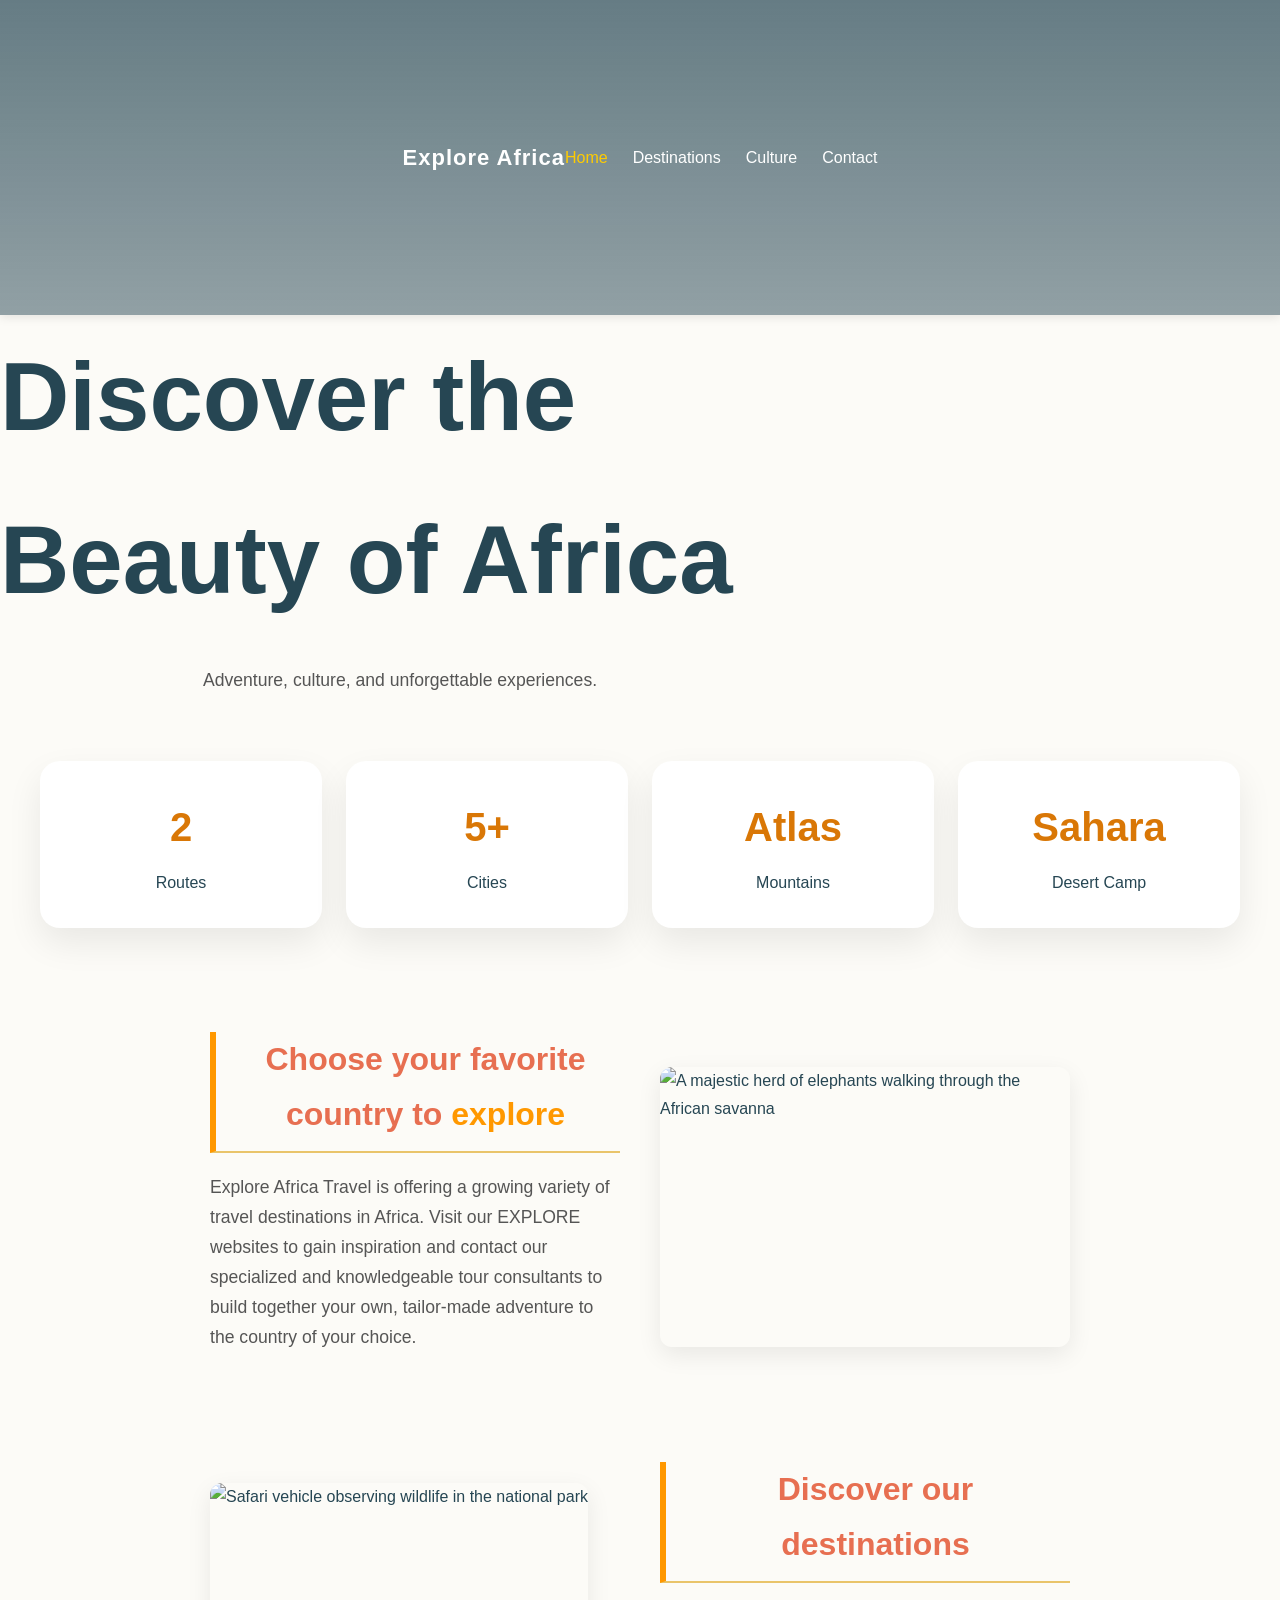
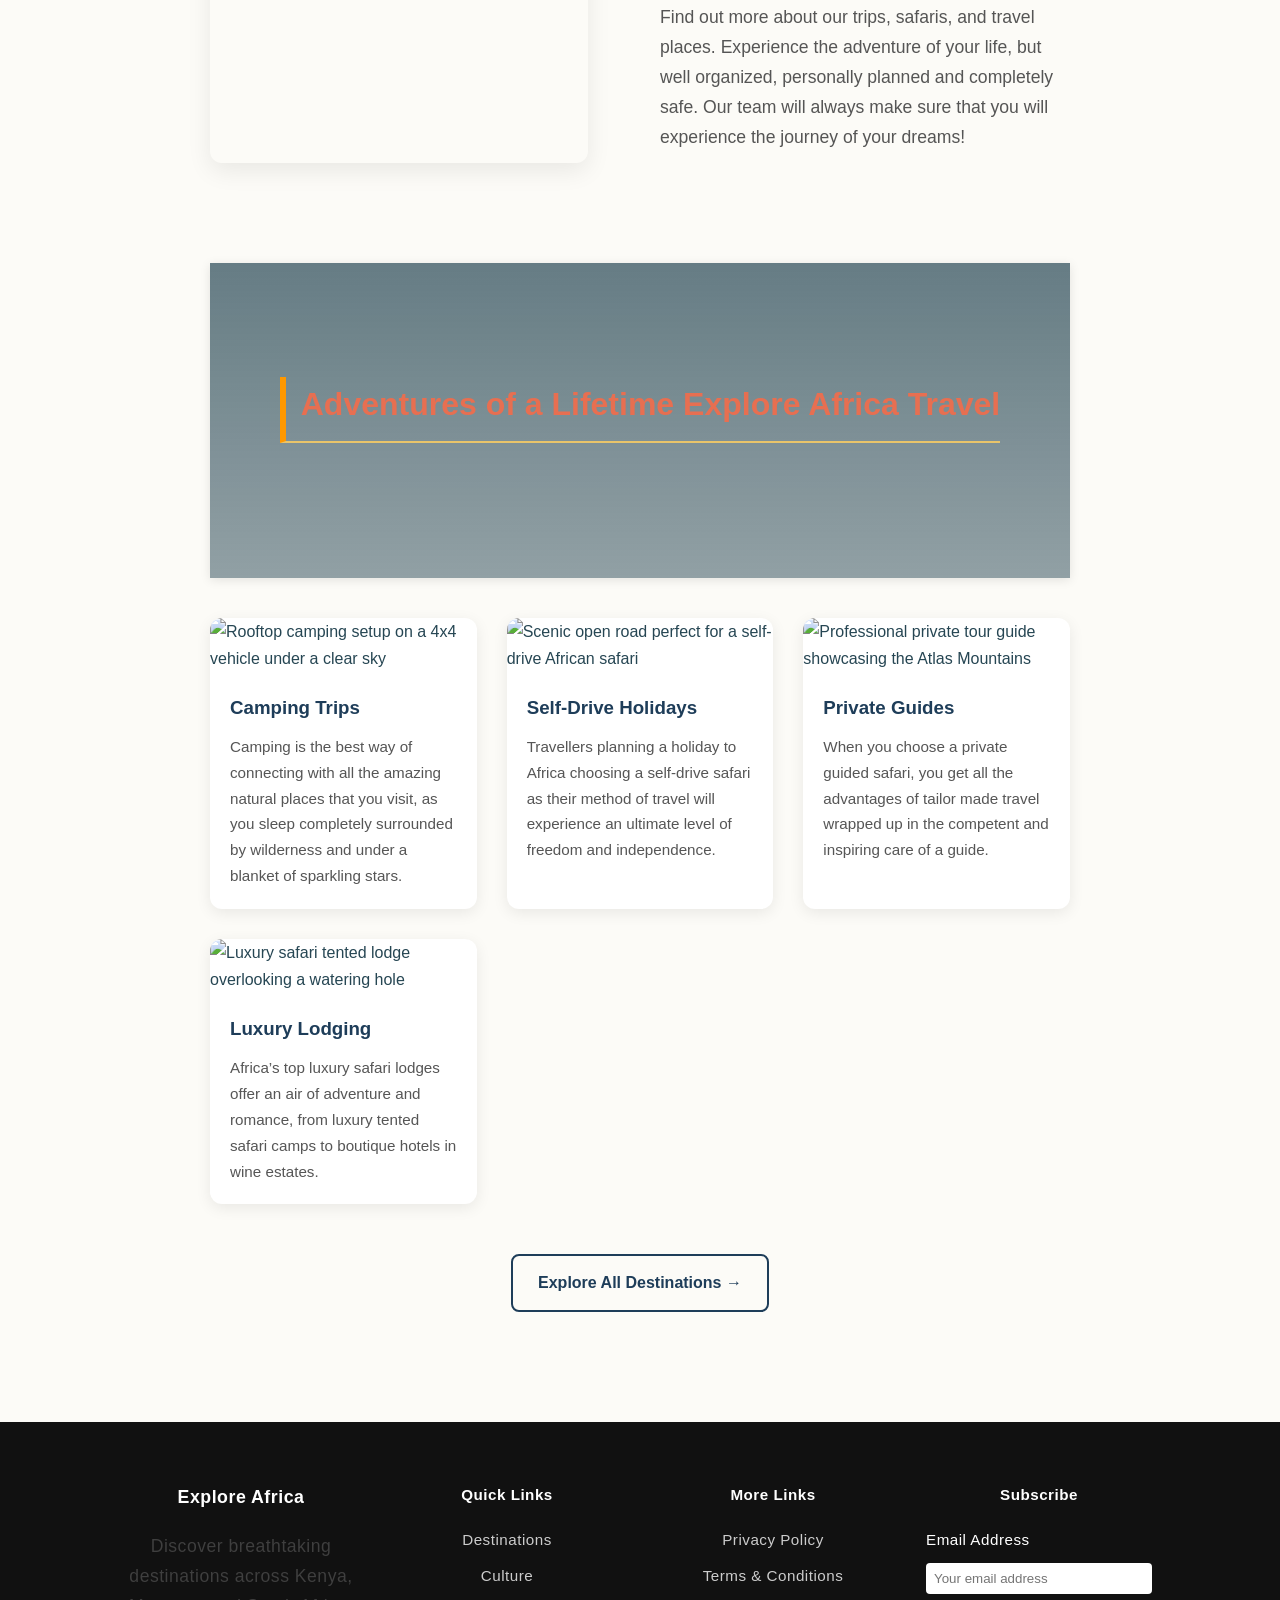
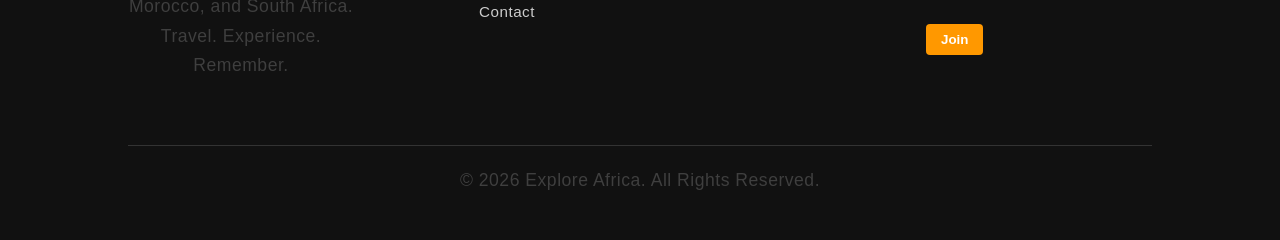
==== commit c1e8f32f: "Enhance destinations and Morocco pages" ====
--- a/index.html
+++ b/index.html
@@ -35,6 +35,28 @@
       <p>Adventure, culture, and unforgettable experiences.</p>
       </div>
   </section>
+
+  <section class="trip-stats">
+  <div class="stat">
+    <h3>2</h3>
+    <span>Routes</span>
+  </div>
+
+  <div class="stat">
+    <h3>5+</h3>
+    <span>Cities</span>
+  </div>
+
+  <div class="stat">
+    <h3>Atlas</h3>
+    <span>Mountains</span>
+  </div>
+
+  <div class="stat">
+    <h3>Sahara</h3>
+    <span>Desert Camp</span>
+  </div>
+</section>
 
   <!-- MAIN CONTENT -->
   <main id="main-content">
@@ -198,7 +220,11 @@
     <div class="footer-bottom">
       <p>&copy; 2026 Explore Africa. All Rights Reserved.</p>
     </div>
+
+
   </footer>
+
+  <div id="progressBar"></div>
 
   <!-- JAVASCRIPT -->
   <!-- Replaced full jQuery library with lightweight Vanilla JS for better performance -->
--- a/style.css
+++ b/style.css
@@ -1408,27 +1408,32 @@
     /* ==========================================================================
        3. INTRO HERO & SUB-NAV MECHANICS
        ========================================================================== */
-    .itineraries-header {
-      padding: 80px 20px;
-      background: linear-gradient(rgba(30, 61, 89, 0.85), rgba(30, 61, 89, 0.85)),
-                  url('https://images.unsplash.com/photo-1539650116574-8efeb43e2750?q=80&w=1800') center/cover no-repeat;
-      text-align: center;
-      color: white;
-    }
-
-    .itineraries-header h1 {
-      font-size: 3rem;
-      margin-bottom: 20px;
-      letter-spacing: 1px;
-    }
-
-    .itineraries-header p {
-      max-width: 800px;
-      margin: 0 auto;
-      font-size: 1.15rem;
-      line-height: 1.7;
-      opacity: 0.95;
-    }
+    .itineraries-header{
+    min-height:80vh;
+    display:flex;
+    flex-direction:column;
+    justify-content:center;
+    align-items:center;
+    text-align:center;
+    padding:2rem;
+
+    background:
+      linear-gradient(rgba(0,0,0,.55),rgba(0,0,0,.55)),
+      url("images/morocco-hero.jpg") center/cover;
+
+    color:white;
+}
+
+.itineraries-header h1{
+    font-size:clamp(3rem,8vw,5rem);
+    margin-bottom:1rem;
+}
+
+.itineraries-header p{
+    max-width:800px;
+    line-height:1.8;
+    font-size:1.1rem;
+}
 
     /* Sticky Internal Navigation bar */
     .itinerary-nav {
@@ -1971,50 +1976,55 @@
     /* ==========================================================================
        6. SOCIAL CONNECT COMPONENT
        ========================================================================== */
-    .social-icons {
-      margin: 60px auto 20px;
-      padding: 40px 20px;
-      background: #fafafa;
-      border: 1px solid #e5e5e5;
-      border-radius: 16px;
-      text-align: center;
-    }
-
-    .social-icons h2 {
-      font-size: 1.8rem;
-      margin-bottom: 25px;
-      color: #222;
-      border: none;
-      padding: 0;
-    }
-
-    .social-icons .icons {
-      display: flex;
-      justify-content: center;
-      gap: 20px;
-      flex-wrap: wrap;
-    }
-
-    .social-icons .icons a {
-      width: 50px;
-      height: 50px;
-      display: flex;
-      align-items: center;
-      justify-content: center;
-      background: #ffffff;
-      border: 1px solid #ddd;
-      border-radius: 50%;
-      color: #333;
-      font-size: 1.3rem;
-      text-decoration: none;
-      transition: all 0.3s cubic-bezier(0.175, 0.885, 0.32, 1.275);
-    }
-
-    .social-icons .icons a:hover {
-      color: #fff;
-      transform: translateY(-5px);
-      box-shadow: 0 10px 25px rgba(0, 0, 0, 0.15);
-    }
+   .social-icons{
+    text-align:center;
+    margin:5rem auto;
+    padding:3rem 1rem;
+}
+
+.social-icons h2{
+    margin-bottom:2rem;
+    font-size:2rem;
+}
+
+.icons{
+    display:flex;
+    justify-content:center;
+    align-items:center;
+    gap:1.5rem;
+    flex-wrap:wrap;
+}
+
+.icons a{
+    width:60px;
+    height:60px;
+
+    display:flex;
+    align-items:center;
+    justify-content:center;
+
+    border-radius:50%;
+
+    text-decoration:none;
+
+    background:#fff;
+    color:#d97706;
+
+    font-size:1.4rem;
+
+    box-shadow:0 10px 25px rgba(0,0,0,.1);
+
+    transition:all .35s ease;
+}
+
+.icons a:hover{
+    transform:translateY(-8px) scale(1.1);
+
+    background:#d97706;
+    color:white;
+
+    box-shadow:0 15px 35px rgba(217,119,6,.35);
+}
 
     /* Brand Interactions */
     .icons a:nth-child(1):hover { background: #1877f2; border-color: #1877f2; }
@@ -2302,4 +2312,344 @@
     cursor: pointer;
 }
 
+.trip-stats{
+    display:grid;
+    grid-template-columns:repeat(auto-fit,minmax(180px,1fr));
+    gap:1.5rem;
+    max-width:1200px;
+    margin:4rem auto;
+}
+
+.stat{
+    background: white;
+    border-radius: 20px;
+    padding: 2rem;
+    text-align: center;
+    box-shadow: 0 15px 35px rgba(0,0,0,.08);
+
+    transition: all 0.35s ease;
+    cursor: pointer;
+    position: relative;
+    overflow: hidden;
+}
+
+/* Top accent line */
+.stat::before{
+    content: "";
+    position: absolute;
+    top: 0;
+    left: 50%;
+    width: 0;
+    height: 4px;
+    background: #d97706;
+    transition: all 0.35s ease;
+    transform: translateX(-50%);
+}
+
+.stat:hover{
+    transform: translateY(-12px) scale(1.03);
+    box-shadow: 0 25px 50px rgba(217,119,6,.25);
+}
+
+.stat:hover::before{
+    width: 100%;
+}
+
+.stat h3{
+    font-size: 2.5rem;
+    color: #d97706;
+    transition: transform 0.35s ease;
+}
+
+.stat:hover h3{
+    transform: scale(1.15);
+}
+
+.stat span{
+    display: block;
+    margin-top: .5rem;
+    transition: color 0.35s ease;
+}
+
+.stat:hover span{
+    color: #d97706;
+}
+
+.stat::after{
+    content: "";
+    position: absolute;
+    width: 200px;
+    height: 200px;
+    background: radial-gradient(
+        circle,
+        rgba(217,119,6,.15),
+        transparent 70%
+    );
+
+    top: -100px;
+    left: -100px;
+    opacity: 0;
+    transition: opacity .3s ease;
+}
+
+.stat:hover::after{
+    opacity: 1;
+}
+
+.day{
+    position:relative;
+    padding:2rem;
+    margin-bottom:2rem;
+    border-radius:18px;
+    background:#fff;
+    transition:.4s;
+    border-left:6px solid #d97706;
+}
+
+.day:hover{
+    transform:translateY(-8px);
+}
+
+.day h3{
+    color:#d97706;
+}
+
+.itinerary-image-wrapper{
+    overflow:hidden;
+    border-radius:20px;
+}
+
+.itinerary-image-wrapper img{
+    width:100%;
+    transition:transform .8s ease;
+}
+
+.itinerary-image-wrapper:hover img{
+    transform:scale(1.1);
+}
+
+#progressBar{
+    position:fixed;
+    top:0;
+    left:0;
+    width:0;
+    height:4px;
+    background:#d97706;
+    z-index:9999;
+}
   
+
+.page-hero{
+    min-height:85vh;
+
+    display:flex;
+    justify-content:center;
+    align-items:center;
+    text-align:center;
+
+    background:
+    linear-gradient(rgba(0,0,0,.55),rgba(0,0,0,.55)),
+    url("https://images.unsplash.com/photo-1516026672322-bc52d61a55d5?q=80&w=1600")
+    center/cover;
+
+    color:white;
+    padding:2rem;
+}
+
+.hero-content{
+    max-width:800px;
+}
+
+.hero-content h1{
+    font-size:clamp(3rem,8vw,6rem);
+}
+
+.hero-content p{
+    margin:1.5rem 0;
+    line-height:1.8;
+}
+
+.hero-btn{
+    display:inline-block;
+    padding:14px 30px;
+    background:#d97706;
+    color:white;
+    text-decoration:none;
+    border-radius:50px;
+    transition:.3s;
+}
+
+.hero-btn:hover{
+    transform:translateY(-5px);
+}
+
+
+.featured-card{
+    position:relative;
+    overflow:hidden;
+    min-height:450px;
+    border-radius:25px;
+
+    background-size:cover;
+    background-position:center;
+
+    transition:.6s;
+}
+
+.featured-card::before{
+    content:"";
+    position:absolute;
+    inset:0;
+    background:
+    linear-gradient(
+      to top,
+      rgba(0,0,0,.8),
+      rgba(0,0,0,.15)
+    );
+
+    transition:.5s;
+}
+
+.featured-card:hover{
+    transform:translateY(-15px);
+}
+
+.featured-card:hover::before{
+    background:
+    linear-gradient(
+      to top,
+      rgba(0,0,0,.95),
+      rgba(0,0,0,.05)
+    );
+}
+
+.feature-card{
+  transition:.4s;
+  border-radius:24px;
+  overflow:hidden;
+  position:relative;
+}
+
+.feature-card:hover{
+  transform:translateY(-12px);
+  box-shadow:0 25px 50px rgba(0,0,0,.15);
+}
+
+
+.card-overlay{
+    position:absolute;
+    bottom:0;
+    width:100%;
+    padding:2rem;
+    color:white;
+    z-index:2;
+
+    transform:translateY(60px);
+    transition:.5s;
+}
+
+.featured-card:hover .card-overlay{
+    transform:translateY(0);
+}
+
+.card-overlay p{
+    opacity:0;
+    transition:.5s;
+}
+
+.featured-card:hover .card-overlay p{
+    opacity:1;
+}
+
+.reveal{
+    opacity:0;
+    transform:translateY(60px);
+    transition:.8s ease;
+}
+
+.reveal.active{
+    opacity:1;
+    transform:translateY(0);
+}
+
+.quick-facts{
+  display:grid;
+  grid-template-columns:repeat(auto-fit,minmax(220px,1fr));
+  gap:1.5rem;
+  max-width:1200px;
+  margin:4rem auto;
+}
+
+.fact-card{
+  background:#fff;
+  padding:2rem;
+  border-radius:20px;
+  text-align:center;
+  transition:.4s;
+  box-shadow:0 10px 30px rgba(0,0,0,.08);
+}
+
+.fact-card:hover{
+  transform:translateY(-10px);
+}
+
+.image-showcase{
+  overflow:hidden;
+  border-radius:24px;
+  margin:3rem 0;
+  position:relative;
+}
+
+.image-showcase img{
+  width:100%;
+  display:block;
+  transition:.7s;
+}
+
+.image-showcase:hover img{
+  transform:scale(1.08);
+}
+
+.image-caption{
+  position:absolute;
+  bottom:0;
+  width:100%;
+  padding:1.5rem;
+  color:#fff;
+  background:linear-gradient(
+      transparent,
+      rgba(0,0,0,.8)
+  );
+}
+
+#scrollProgress{
+  position:fixed;
+  top:0;
+  left:0;
+  width:0;
+  height:4px;
+  z-index:9999;
+  background:#d97706;
+}
+
+.image-showcase{
+    width: min(100%, 800px);
+    margin: 3rem auto;
+    border-radius: 20px;
+    overflow: hidden;
+}
+
+.image-showcase img{
+    width: 100%;
+    aspect-ratio: 16 / 9;
+    object-fit: cover;
+    display: block;
+}
+
+.image-showcase:hover{
+    transform: translateY(-8px);
+}
+
+.image-showcase{
+    transition: transform .4s ease;
+}
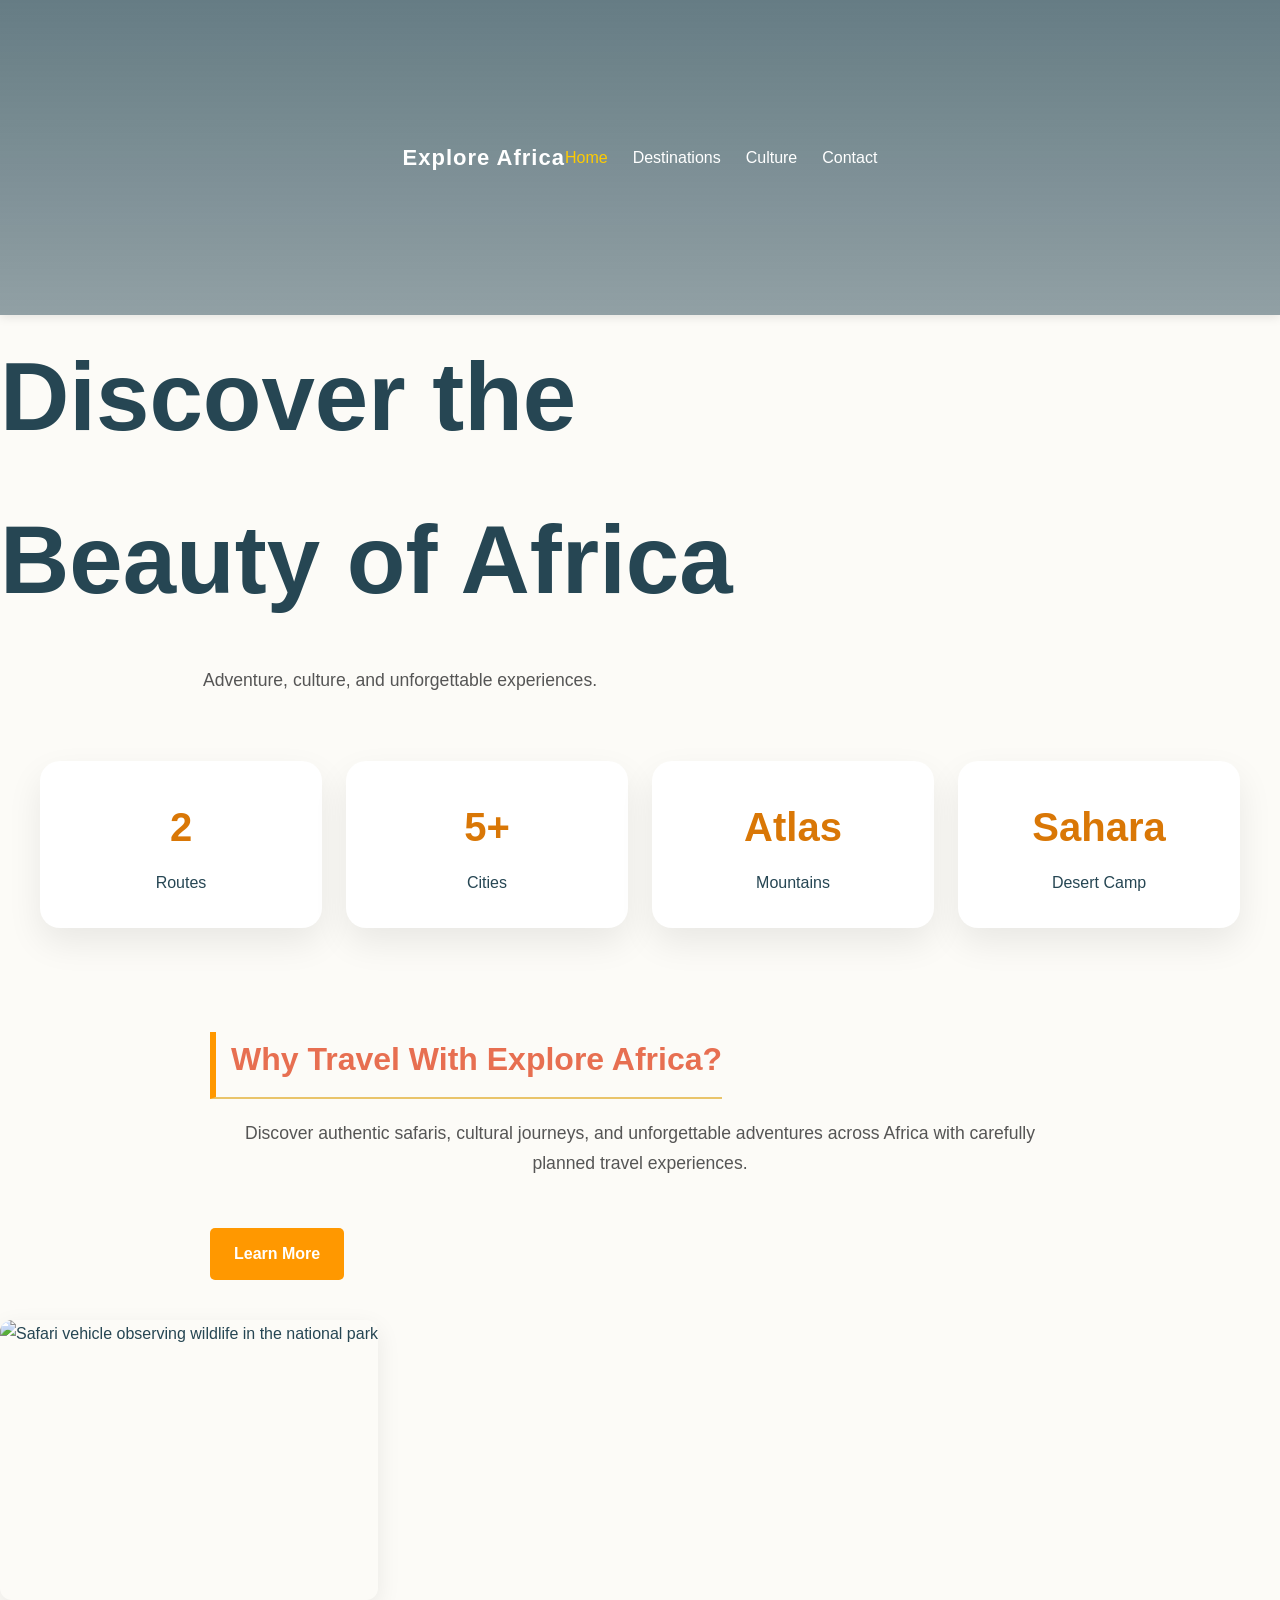
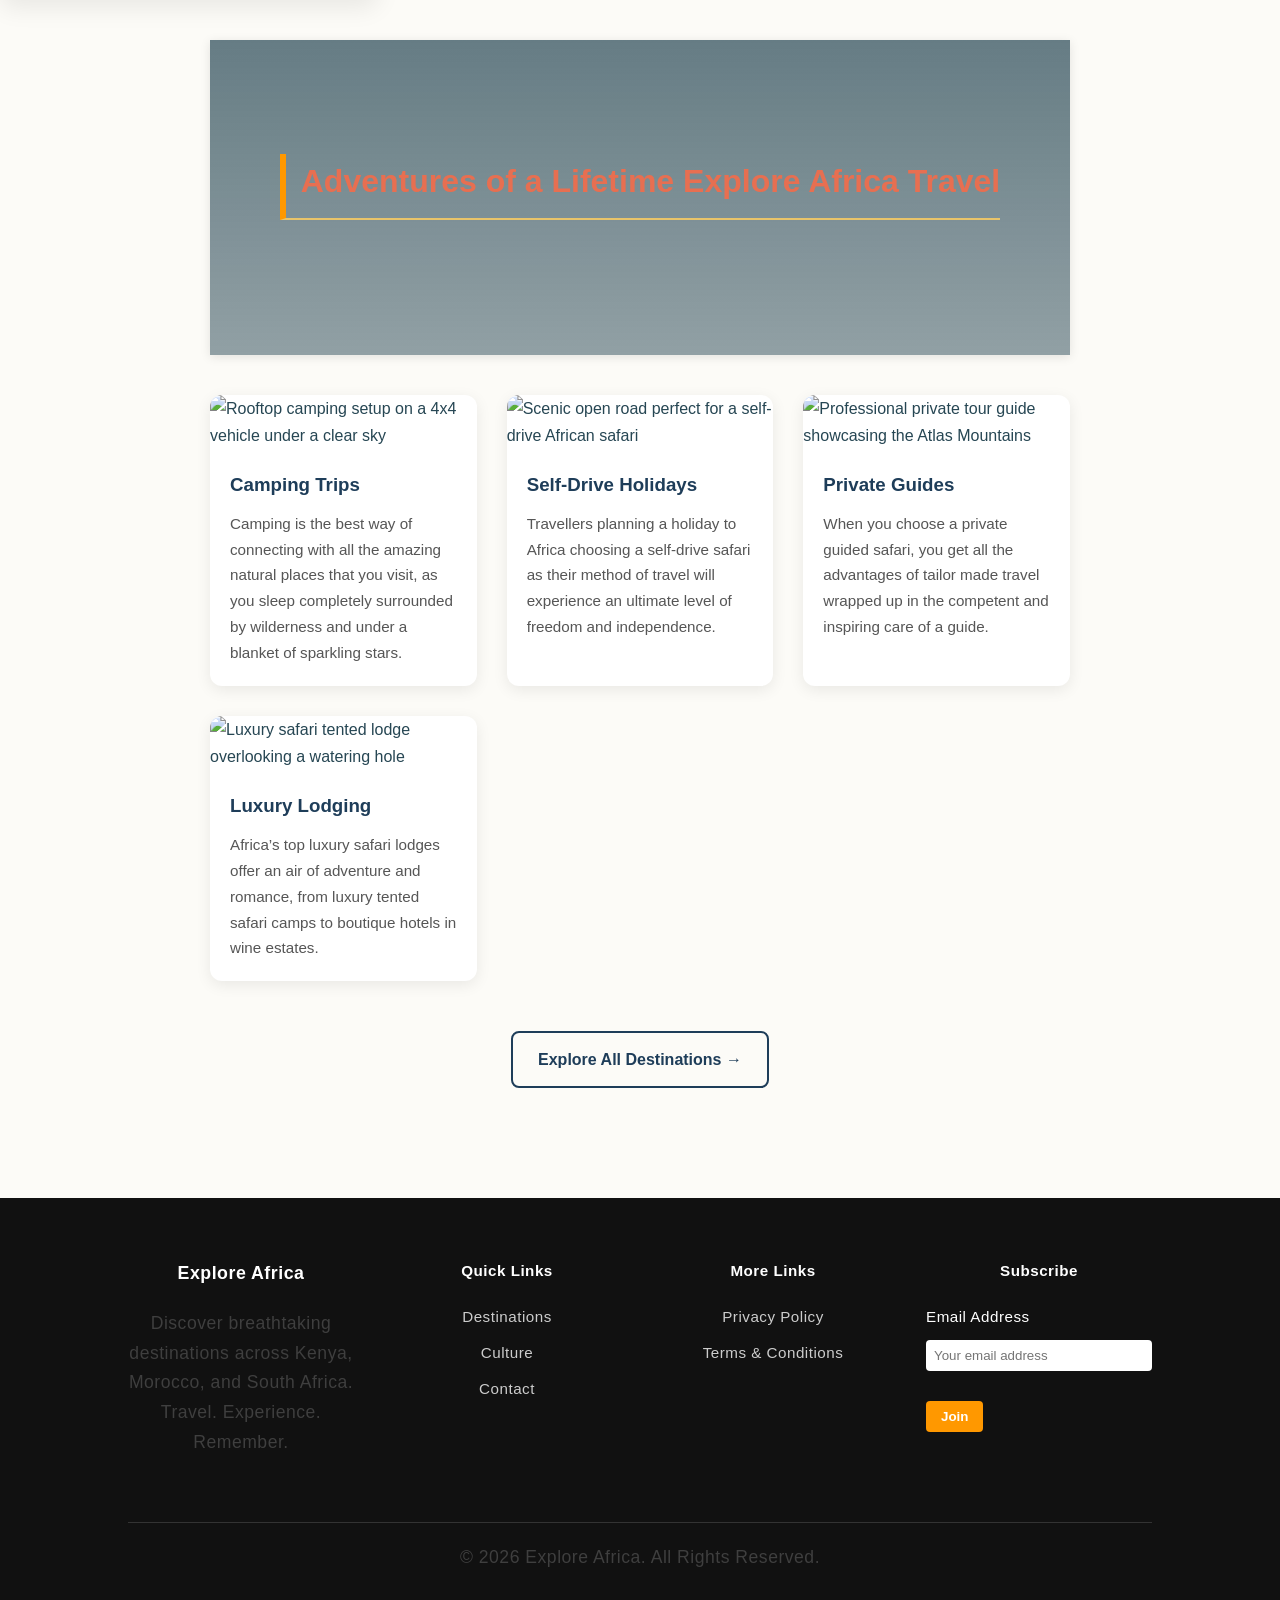
==== commit 51a62516: "Add tented suites page and improve Kenya safari cards" ====
--- a/index.html
+++ b/index.html
@@ -61,37 +61,24 @@
   <!-- MAIN CONTENT -->
   <main id="main-content">
 
-    <!-- INTRO SECTION -->
-    <section class="intro section-padding">
-      <div class="container layout-split">
-        <div class="text-content">
-          <h2>Choose your favorite country to <span class="highlight">explore</span></h2>
-          <p>
-            Explore Africa Travel is offering a growing variety of travel destinations in Africa.
-            Visit our EXPLORE websites to gain inspiration and contact our specialized and knowledgeable
-            tour consultants to build together your own, tailor-made adventure to the country of your choice.
-          </p>
-        </div>
-        <figure class="img-wrapper">
-          <img src="https://explore-africa-travel.com/wp-content/uploads/2022/06/Explore-Africa-Group-Explore-Tanzania.jpg" 
-               alt="A majestic herd of elephants walking through the African savanna" 
-               loading="lazy">
-        </figure>
-      </div>
-    </section>
-
-    <!-- DISCOVER SECTION -->
-    <section class="discover section-padding">
-      <div class="container layout-split reverse">
-        <div class="text-content">
-          <h2>Discover our destinations</h2>
-          <p>
-            Find out more about our trips, safaris, and travel places.
-            Experience the adventure of your life, but well organized,
-            personally planned and completely safe. Our team will always
-            make sure that you will experience the journey of your dreams!
-          </p>
-        </div>
+<section class="about-preview">
+
+  <div class="container">
+
+    <h2>Why Travel With Explore Africa?</h2>
+
+    <p>
+      Discover authentic safaris, cultural journeys, and unforgettable adventures
+      across Africa with carefully planned travel experiences.
+    </p>
+
+    <a href="about.html" class="btn">
+      Learn More
+    </a>
+
+  </div>
+
+</section>
         <figure class="img-wrapper">
           <img src="https://www.innoafrica.co.tz/wp-content/uploads/2021/08/inno-Africa-Safaris-1-min.png" 
                alt="Safari vehicle observing wildlife in the national park" 
--- a/style.css
+++ b/style.css
@@ -2652,4 +2652,326 @@
 
 .image-showcase{
     transition: transform .4s ease;
+}
+
+.hero-video{
+    width:100%;
+    max-width:1200px;
+    margin:2rem auto;
+    padding:0 1rem;
+}
+
+.hero-video iframe{
+    width:100%;
+    height:70vh;
+    border:none;
+    border-radius:20px;
+    box-shadow:0 15px 40px rgba(0,0,0,.15);
+}
+
+@media (max-width:768px){
+
+    .hero-video iframe{
+        height:250px;
+    }
+
+}
+
+.video-hero{
+    position:relative;
+    height:85vh;
+    overflow:hidden;
+    display:flex;
+    align-items:center;
+    justify-content:center;
+    background:#000;
+}
+
+.video-hero iframe{
+    position:absolute;
+    top:50%;
+    left:50%;
+
+    width:100vw;
+    height:56.25vw;
+
+    min-width:177.77vh;
+    min-height:100vh;
+
+    transform:translate(-50%, -50%);
+    border:none;
+
+    pointer-events:none;
+}
+
+.video-hero::after{
+    content:"";
+    position:absolute;
+    inset:0;
+
+    background:
+    linear-gradient(
+      rgba(0,0,0,.45),
+      rgba(0,0,0,.55)
+    );
+}
+
+.video-overlay{
+    position:relative;
+    z-index:2;
+
+    text-align:center;
+    color:white;
+
+    max-width:800px;
+    padding:2rem;
+}
+
+.hero-tag{
+    display:inline-block;
+
+    padding:8px 18px;
+
+    border-radius:30px;
+
+    background:rgba(255,255,255,.15);
+    backdrop-filter:blur(10px);
+
+    margin-bottom:1rem;
+}
+
+.video-overlay h1{
+    font-size:clamp(3rem,8vw,6rem);
+    margin-bottom:1rem;
+}
+
+.video-overlay p{
+    font-size:1.1rem;
+    line-height:1.8;
+    margin-bottom:2rem;
+}
+
+.hero-btn{
+    display:inline-block;
+
+    padding:14px 28px;
+
+    background:#d97706;
+    color:white;
+
+    border-radius:50px;
+    text-decoration:none;
+
+    transition:.3s;
+}
+
+.hero-btn:hover{
+    transform:translateY(-5px);
+}
+
+@media (max-width:768px){
+
+    .video-hero{
+        height:65vh;
+    }
+
+    .video-overlay h1{
+        font-size:2.5rem;
+    }
+
+    .video-overlay p{
+        font-size:.95rem;
+    }
+
+}
+
+.read-more{
+    display:inline-flex;
+    align-items:center;
+    gap:8px;
+
+    color:#d97706;
+    font-weight:600;
+    text-decoration:none;
+
+    margin-top:1rem;
+
+    transition:.3s ease;
+}
+
+.read-more:hover{
+    transform:translateX(6px);
+}
+
+
+
+.highlights-grid{
+    max-width:1200px;
+    margin:4rem auto;
+    padding:0 1.5rem;
+
+    display:grid;
+    grid-template-columns:repeat(2, 1fr);
+    gap:2rem;
+}
+
+
+.explore-cards{
+    display:grid;
+    grid-template-columns:repeat(auto-fit,minmax(320px,1fr));
+    gap:2rem;
+    max-width:1200px;
+    margin:4rem auto;
+}
+
+.explore-card{
+    text-decoration:none;
+    color:inherit;
+    background:#fff;
+    border-radius:24px;
+    overflow:hidden;
+    box-shadow:0 15px 35px rgba(0,0,0,.08);
+    transition:.4s;
+}
+
+.explore-card:hover{
+    transform:translateY(-10px);
+}
+
+.explore-card img{
+    width:100%;
+    height:260px;
+    object-fit:cover;
+}
+
+.explore-card h3{
+    padding:1.5rem;
+    text-align:center;
+}
+
+.amenities-list{
+    max-width:700px;
+    margin:2rem auto;
+    list-style:none;
+    padding:0;
+}
+
+.amenities-list li{
+    padding:1rem;
+    margin-bottom:1rem;
+    background:#fff;
+    border-radius:12px;
+    box-shadow:0 5px 15px rgba(0,0,0,.08);
+}
+
+.booking-cta{
+    text-align:center;
+    padding:5rem 2rem;
+    background:#f8f8f8;
+}
+
+.booking-cta h2{
+    margin-bottom:1rem;
+}
+
+.booking-cta p{
+    max-width:700px;
+    margin:0 auto 2rem;
+}
+
+.suite-hero{
+    position:relative;
+    width:100%;
+    height:85vh;
+    overflow:hidden;
+}
+
+.suite-hero img{
+    width:100%;
+    height:100%;
+    object-fit:cover;
+    display:block;
+}
+
+.suite-overlay{
+    position:absolute;
+    inset:0;
+
+    display:flex;
+    flex-direction:column;
+    justify-content:center;
+    align-items:center;
+
+    text-align:center;
+    color:white;
+
+    padding:2rem;
+
+    background:linear-gradient(
+      rgba(0,0,0,.25),
+      rgba(0,0,0,.55)
+    );
+}
+
+.hero-tag{
+    background:rgba(255,255,255,.15);
+    backdrop-filter:blur(10px);
+
+    padding:8px 18px;
+    border-radius:50px;
+
+    margin-bottom:1rem;
+}
+
+.suite-overlay h1{
+    font-size:clamp(3rem,8vw,6rem);
+    margin-bottom:1rem;
+}
+
+.suite-overlay p{
+    max-width:700px;
+    font-size:1.1rem;
+    line-height:1.8;
+}
+
+
+.content-card-link{
+    text-decoration:none;
+    color:inherit;
+    display:block;
+}
+
+.content-card{
+    overflow:hidden;
+    border-radius:24px;
+    background:#fff;
+    box-shadow:0 15px 40px rgba(0,0,0,.08);
+    transition:.4s ease;
+}
+
+.content-card:hover{
+    transform:translateY(-10px);
+    box-shadow:0 25px 50px rgba(0,0,0,.15);
+}
+
+.content-card img{
+    width:100%;
+    height:320px;
+    object-fit:cover;
+    transition:.6s ease;
+}
+
+.content-card:hover img{
+    transform:scale(1.05);
+}
+
+.card-content{
+    padding:1.8rem;
+}
+
+.explore-link{
+    display:inline-block;
+    margin-top:1rem;
+    font-weight:600;
+    color:#d97706;
 }
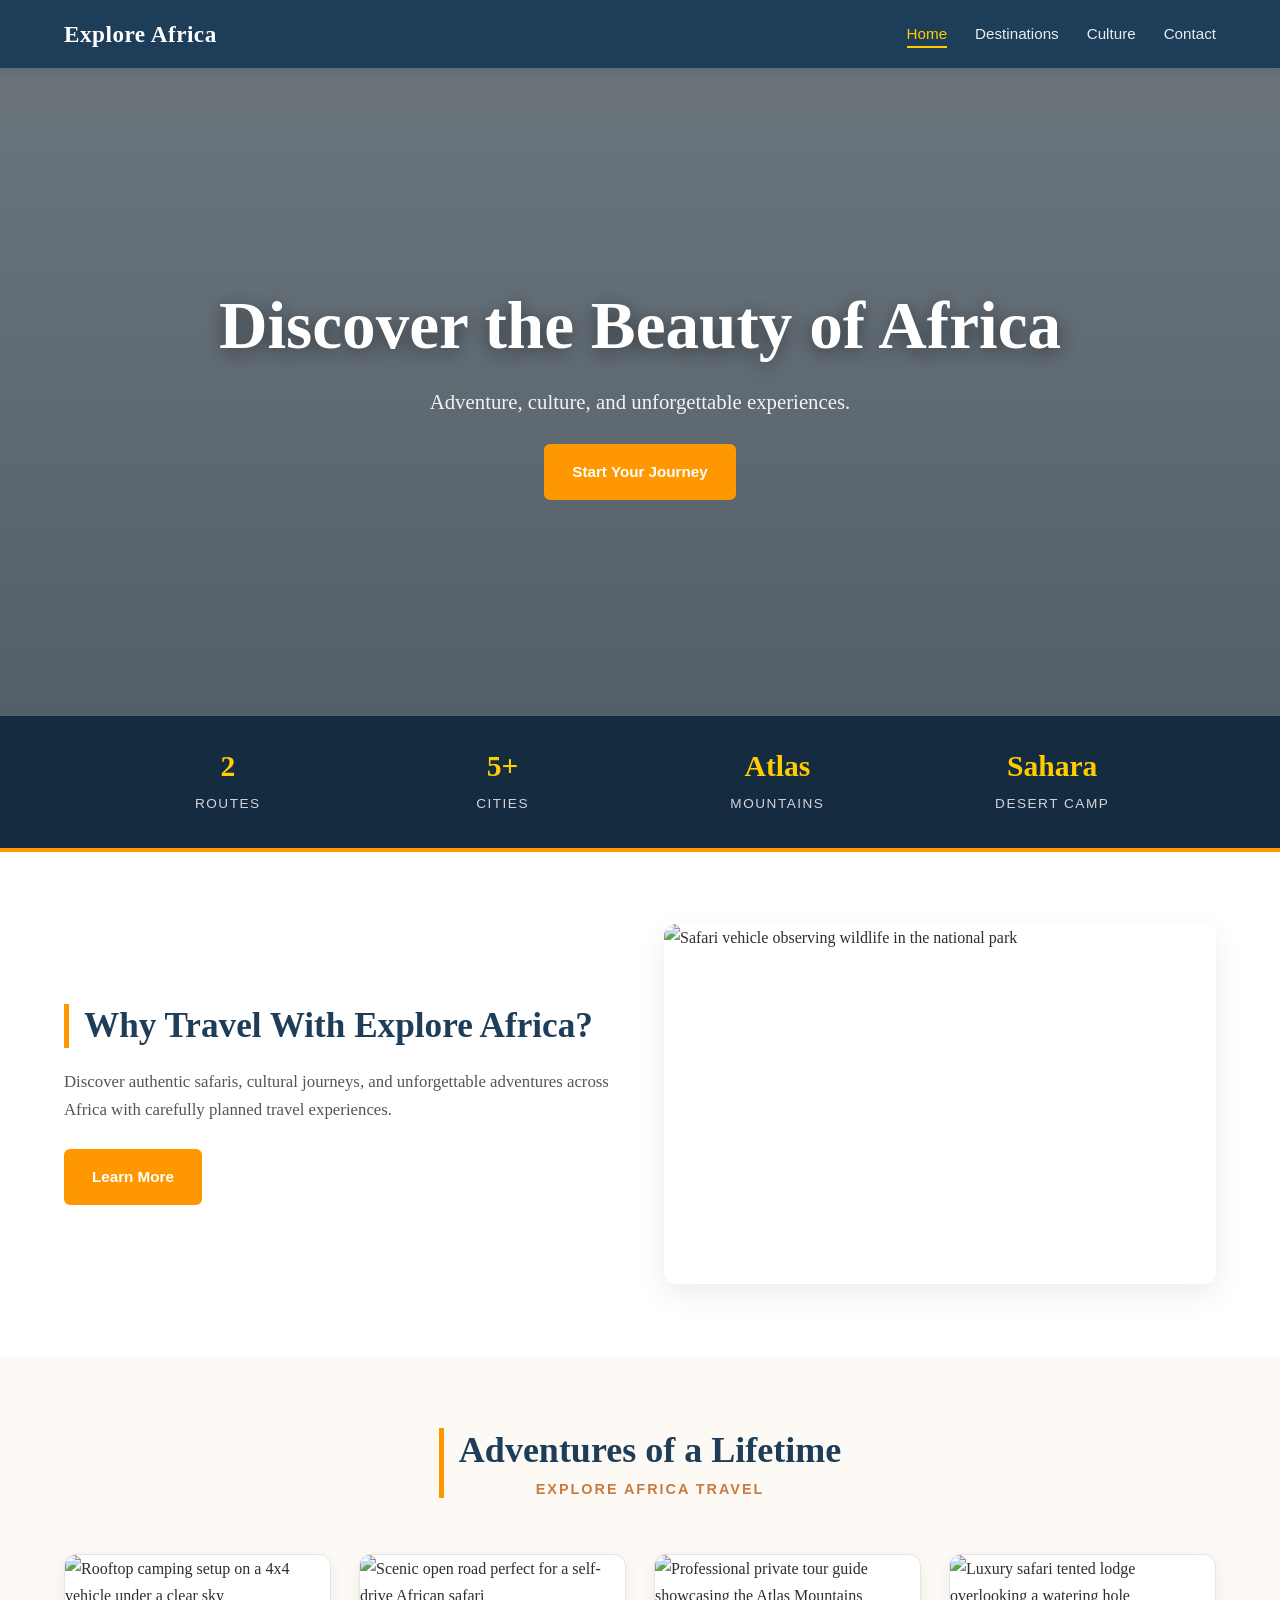
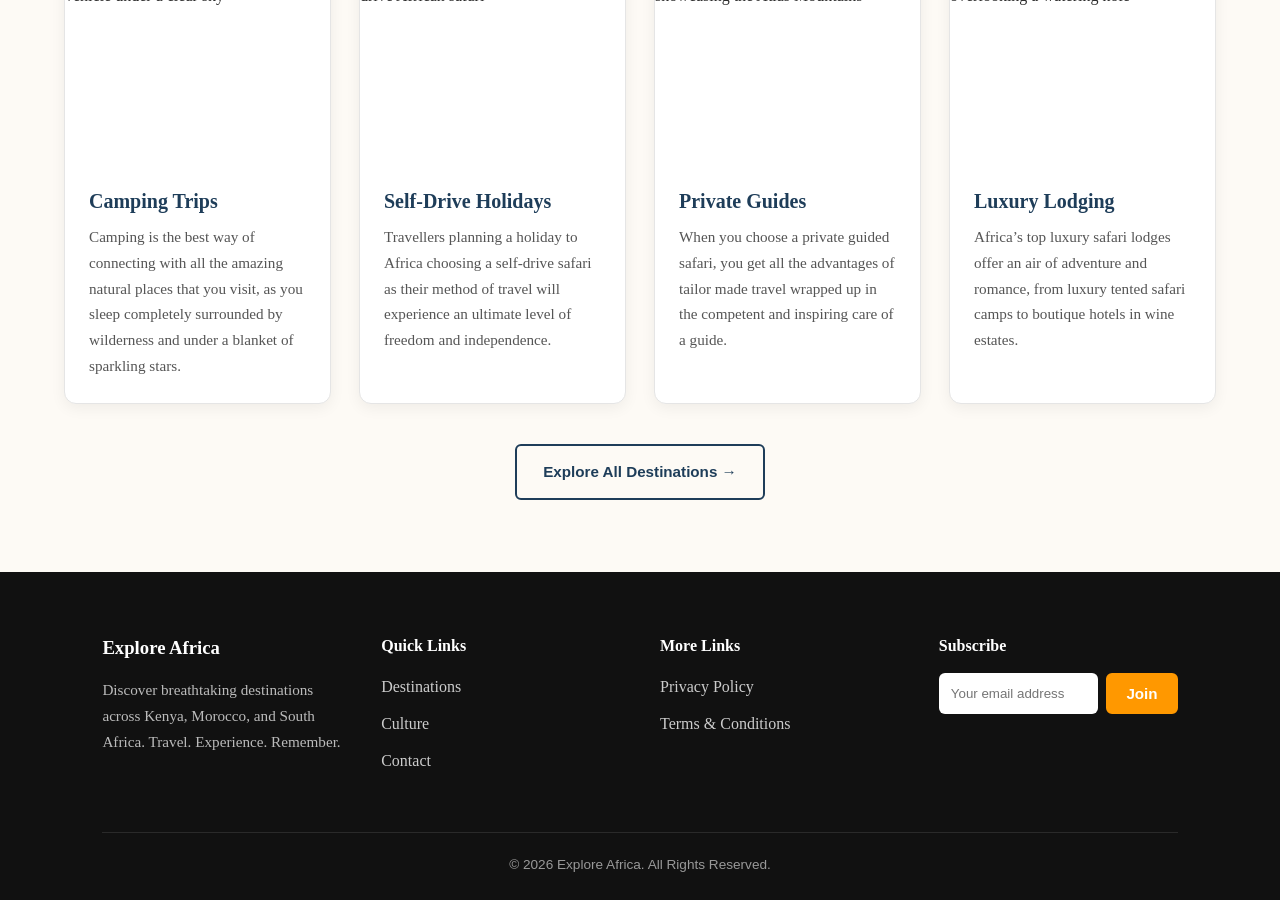
==== commit 218691de: "Refactor site with CSS custom properties, responsive layouts, and interactive filtering" ====
--- a/index.html
+++ b/index.html
@@ -5,6 +5,7 @@
   <meta name="viewport" content="width=device-width, initial-scale=1.0">
   <meta name="description" content="Discover breathtaking destinations, safaris, and cultures across Africa with Explore Africa Travel.">
   <title>Explore Africa | Adventure & Safaris</title>
+  <link rel="stylesheet" href="variables.css">
   <link rel="stylesheet" href="style.css">
 </head>
 <body>
@@ -14,7 +15,6 @@
     <nav class="nav-container" aria-label="Main Navigation">
       <a href="index.html" class="logo"><h2>Explore Africa</h2></a>
       
-      <!-- Added ARIA attributes for accessibility -->
       <button class="hamburger" onclick="toggleMenu()" aria-label="Toggle navigation menu" aria-expanded="false">
         ☰
       </button>
@@ -33,52 +33,44 @@
     <div class="hero-content">
       <h1>Discover the Beauty of Africa</h1>
       <p>Adventure, culture, and unforgettable experiences.</p>
-      </div>
+      <a href="destinations.html" class="btn">Start Your Journey</a>
+    </div>
   </section>
 
-  <section class="trip-stats">
-  <div class="stat">
-    <h3>2</h3>
-    <span>Routes</span>
-  </div>
-
-  <div class="stat">
-    <h3>5+</h3>
-    <span>Cities</span>
-  </div>
-
-  <div class="stat">
-    <h3>Atlas</h3>
-    <span>Mountains</span>
-  </div>
-
-  <div class="stat">
-    <h3>Sahara</h3>
-    <span>Desert Camp</span>
-  </div>
-</section>
+  <!-- TRIP STATS -->
+  <section class="trip-stats" aria-label="Travel highlights">
+    <div class="stat">
+      <h3>2</h3>
+      <span>Routes</span>
+    </div>
+    <div class="stat">
+      <h3>5+</h3>
+      <span>Cities</span>
+    </div>
+    <div class="stat">
+      <h3>Atlas</h3>
+      <span>Mountains</span>
+    </div>
+    <div class="stat">
+      <h3>Sahara</h3>
+      <span>Desert Camp</span>
+    </div>
+  </section>
 
   <!-- MAIN CONTENT -->
   <main id="main-content">
 
-<section class="about-preview">
-
-  <div class="container">
-
-    <h2>Why Travel With Explore Africa?</h2>
-
-    <p>
-      Discover authentic safaris, cultural journeys, and unforgettable adventures
-      across Africa with carefully planned travel experiences.
-    </p>
-
-    <a href="about.html" class="btn">
-      Learn More
-    </a>
-
-  </div>
-
-</section>
+    <!-- ABOUT PREVIEW (Fixed Split Layout) -->
+    <section class="about-preview">
+      <div class="container layout-split">
+        <div class="text-content">
+          <h2>Why Travel With Explore Africa?</h2>
+          <p>
+            Discover authentic safaris, cultural journeys, and unforgettable adventures
+            across Africa with carefully planned travel experiences.
+          </p>
+          <a href="about.html" class="btn">Learn More</a>
+        </div>
         <figure class="img-wrapper">
           <img src="https://www.innoafrica.co.tz/wp-content/uploads/2021/08/inno-Africa-Safaris-1-min.png" 
                alt="Safari vehicle observing wildlife in the national park" 
@@ -95,7 +87,6 @@
         </header>
 
         <div class="experience-grid">
-
           <article class="card">
             <img src="https://res.cloudinary.com/travelbetablog/images/v1756106605/shutterstock_2471550769_fqmcxa/shutterstock_2471550769_fqmcxa.jpg?_i=AA" 
                  alt="Rooftop camping setup on a 4x4 vehicle under a clear sky" 
@@ -147,7 +138,6 @@
               </p>
             </div>
           </article>
-
         </div>
 
         <div class="cta-wrapper">
@@ -163,8 +153,6 @@
   <!-- FOOTER -->
   <footer class="main-footer">
     <div class="footer-container">
-
-      <!-- About -->
       <div class="footer-section">
         <h3>Explore Africa</h3>
         <p>
@@ -173,7 +161,6 @@
         </p>
       </div>
 
-      <!-- Quick Links -->
       <div class="footer-section">
         <h4>Quick Links</h4>
         <ul>
@@ -183,7 +170,6 @@
         </ul>
       </div>
 
-      <!-- More -->
       <div class="footer-section">
         <h4>More Links</h4>
         <ul>
@@ -192,7 +178,6 @@
         </ul>
       </div>
 
-      <!-- Newsletter -->
       <div class="footer-section">
         <h4>Subscribe</h4>
         <form class="newsletter" action="#" method="POST">
@@ -201,33 +186,22 @@
           <button type="submit" class="btn btn-submit">Join</button>
         </form>
       </div>
-
     </div>
 
     <div class="footer-bottom">
       <p>&copy; 2026 Explore Africa. All Rights Reserved.</p>
     </div>
-
-
   </footer>
 
-  <div id="progressBar"></div>
-
-  <!-- JAVASCRIPT -->
-  <!-- Replaced full jQuery library with lightweight Vanilla JS for better performance -->
   <script>
-    // Smooth, modern mobile menu toggle
     function toggleMenu() {
       const navLinks = document.getElementById('nav-links');
       const hamburger = document.querySelector('.hamburger');
-      
       navLinks.classList.toggle('active');
-      
-      // Accessibility update
-      const isOpen = navLinks.classList.contains('active');
-      hamburger.setAttribute('aria-expanded', isOpen);
+      hamburger.setAttribute('aria-expanded', navLinks.classList.contains('active'));
     }
   </script>
-
+  <script src="main.js" defer></script>
+  
 </body>
 </html>
--- a/variables.css
+++ b/variables.css
@@ -0,0 +1,46 @@
+/* ==========================================================================
+   EXPLORE AFRICA — DESIGN TOKENS & CSS CUSTOM PROPERTIES
+   ========================================================================== */
+:root {
+  /* Brand Palette */
+  --color-primary: #1e3d59;        /* Deep Savanna / Atlas Navy */
+  --color-primary-dark: #152b40;
+  --color-accent: #ff9800;         /* Warm Sunset Amber */
+  --color-accent-hover: #e68900;
+  --color-gold: #ffcc00;           /* Highlight Gold */
+  --color-terracotta: #c97a3e;     /* Sahara Terracotta */
+  --color-earth: #8c5a2b;          /* Rich Earth Brown */
+
+  /* Neutral & Surface Colors */
+  --color-bg: #fdfaf5;             /* Warm Sand Off-White */
+  --color-bg-alt: #f8f6f2;         /* Soft Stone Section Tint */
+  --color-surface: #ffffff;        /* Pure White Cards */
+  --color-footer-bg: #111111;
+  --color-text: #2e2e2e;
+  --color-text-muted: #555555;
+  --color-border: #e5e5e5;
+
+  /* Typography */
+  --font-serif: 'Georgia', 'Times New Roman', serif;
+  --font-sans: -apple-system, BlinkMacSystemFont, 'Segoe UI', Roboto, Helvetica, Arial, sans-serif;
+
+  /* Spacing & Layout */
+  --container-max: 1200px;
+  --container-narrow: 900px;
+  --section-py: 4.5rem;
+  --nav-height: 68px;
+
+  /* Radii & Shadows */
+  --radius-sm: 6px;
+  --radius-md: 12px;
+  --radius-lg: 16px;
+  --radius-pill: 999px;
+
+  --shadow-sm: 0 4px 15px rgba(0, 0, 0, 0.06);
+  --shadow-md: 0 10px 30px rgba(0, 0, 0, 0.08);
+  --shadow-lg: 0 18px 40px rgba(0, 0, 0, 0.14);
+
+  /* Transitions */
+  --transition-fast: 0.25s ease;
+  --transition-smooth: 0.35s cubic-bezier(0.165, 0.84, 0.44, 1);
+}
--- a/style.css
+++ b/style.css
@@ -1,7 +1,9 @@
 /* ==========================================================================
-   1. GLOBAL RESETS & BASE VARIABLES
-   ========================================================================== */
-* {
+   1. GLOBAL RESETS & BASE STYLES
+   ========================================================================== */
+*,
+*::before,
+*::after {
   margin: 0;
   padding: 0;
   box-sizing: border-box;
@@ -12,90 +14,266 @@
 }
 
 body {
-  font-family: 'Georgia', serif;
-  background: #fdfaf5;
-  color: #2e2e2e;
-  line-height: 1.6;
+  font-family: var(--font-serif);
+  background-color: var(--color-bg);
+  color: var(--color-text);
+  line-height: 1.7;
+  overflow-x: hidden;
+}
+
+img {
+  max-width: 100%;
+  display: block;
 }
 
 .container {
   width: 90%;
-  max-width: 1200px;
+  max-width: var(--container-max);
   margin: 0 auto;
-  padding: 60px 0;
-}
-
-/* ==========================================================================
-   2. TYPOGRAPHY & GENERAL COMPONENTS
-   ========================================================================== */
-h2 {
-  font-size: 28px;
-  color: #1e3d59;
-  border-left: 6px solid #ff9800;
+}
+
+.section-padding {
+  padding: var(--section-py) 0;
+}
+
+.visually-hidden {
+  position: absolute;
+  width: 1px;
+  height: 1px;
+  padding: 0;
+  margin: -1px;
+  overflow: hidden;
+  clip: rect(0, 0, 0, 0);
+  border: 0;
+}
+
+/* ==========================================================================
+   2. TYPOGRAPHY & REUSABLE BUTTONS
+   ========================================================================== */
+h1, h2, h3, h4 {
+  color: var(--color-primary);
+  line-height: 1.25;
+}
+
+.section-header {
+  text-align: center;
+  margin-bottom: 2.5rem;
+}
+
+.section-header h2,
+section > .container > h2 {
+  font-size: clamp(1.75rem, 3vw, 2.25rem);
+  display: inline-block;
+  border-left: 5px solid var(--color-accent);
   padding-left: 15px;
-  margin-top: 30px;
-  margin-bottom: 20px;
-}
-
-section h2 {
-  text-align: center;
-  margin-bottom: 20px;
-  font-size: 2rem;
-}
-
-section p {
-  text-align: center;
-  max-width: 850px;
-  margin: 0 auto 30px;
-  line-height: 1.7;
+  margin-bottom: 1rem;
+}
+
+.subheading {
+  display: block;
+  font-family: var(--font-sans);
+  font-size: 0.9rem;
+  font-weight: 600;
+  text-transform: uppercase;
+  letter-spacing: 2px;
+  color: var(--color-terracotta);
+  margin-top: 0.4rem;
 }
 
 .highlight {
-  color: #ff9800;
-}
-
-/* Global Buttons */
-.btn {
-  display: inline-block;
-  padding: 12px 24px;
-  background: #ff9800;
-  color: white;
+  color: var(--color-accent);
+}
+
+/* Unified Button System */
+.btn,
+.btn-book {
+  display: inline-flex;
+  align-items: center;
+  justify-content: center;
+  gap: 8px;
+  padding: 13px 26px;
+  background-color: var(--color-accent);
+  color: #ffffff;
+  font-family: var(--font-sans);
+  font-size: 0.95rem;
+  font-weight: 600;
   text-decoration: none;
-  border-radius: 5px;
-  margin-top: 20px;
-  font-weight: bold;
-  transition: 0.3s ease;
-}
-
-.btn:hover {
-  background: #e68900;
-  transform: scale(1.05);
+  border: 2px solid var(--color-accent);
+  border-radius: var(--radius-sm);
+  cursor: pointer;
+  transition: transform var(--transition-fast), background-color var(--transition-fast), box-shadow var(--transition-fast);
+}
+
+.btn:hover,
+.btn-book:hover {
+  background-color: var(--color-accent-hover);
+  border-color: var(--color-accent-hover);
+  transform: translateY(-2px);
+  box-shadow: 0 6px 18px rgba(255, 152, 0, 0.3);
+}
+
+.btn-secondary {
+  background-color: transparent;
+  color: var(--color-primary);
+  border-color: var(--color-primary);
+}
+
+.btn-secondary:hover {
+  background-color: var(--color-primary);
+  border-color: var(--color-primary);
+  color: #ffffff;
+  box-shadow: var(--shadow-sm);
 }
 
 .cta-wrapper {
   text-align: center;
-  margin-top: 40px;
-}
-
-/* Images & Figures */
-figure img, 
-a img {
+  margin-top: 2.5rem;
+}
+
+/* ==========================================================================
+   3. STICKY NAVIGATION HEADER
+   ========================================================================== */
+.main-header {
+  background-color: var(--color-primary);
+  padding: 0 5%;
+  height: var(--nav-height);
+  position: sticky;
+  top: 0;
+  z-index: 2000;
+  box-shadow: 0 2px 12px rgba(0, 0, 0, 0.15);
+  display: flex;
+  align-items: center;
+}
+
+.nav-container {
   width: 100%;
-  border-radius: 10px;
-  transition: 0.3s ease;
-}
-
-a img:hover {
-  transform: scale(1.05);
-  opacity: 0.9;
-}
-
-/* Modern Split Layout Utility */
+  max-width: var(--container-max);
+  margin: 0 auto;
+  display: flex;
+  justify-content: space-between;
+  align-items: center;
+}
+
+.logo {
+  text-decoration: none;
+}
+
+.logo h2 {
+  color: #ffffff;
+  font-size: 1.45rem;
+  letter-spacing: 0.5px;
+  border: none;
+  padding: 0;
+  margin: 0;
+}
+
+.nav-menu {
+  list-style: none;
+  display: flex;
+  gap: 28px;
+}
+
+.nav-menu a {
+  font-family: var(--font-sans);
+  text-decoration: none;
+  color: rgba(255, 255, 255, 0.9);
+  font-weight: 500;
+  font-size: 0.95rem;
+  padding-bottom: 4px;
+  border-bottom: 2px solid transparent;
+  transition: color var(--transition-fast), border-color var(--transition-fast);
+}
+
+.nav-menu a:hover,
+.nav-menu a.active {
+  color: var(--color-gold);
+  border-bottom-color: var(--color-gold);
+}
+
+.hamburger {
+  display: none;
+  font-size: 1.75rem;
+  color: #ffffff;
+  background: none;
+  border: none;
+  cursor: pointer;
+}
+
+/* ==========================================================================
+   4. HERO BANNERS & TRIP STATS
+   ========================================================================== */
+.hero,
+.page-hero,
+.itineraries-header {
+  position: relative;
+  min-height: 72vh;
+  display: flex;
+  flex-direction: column;
+  justify-content: center;
+  align-items: center;
+  text-align: center;
+  color: #ffffff;
+  padding: 4rem 1.5rem;
+  background: linear-gradient(rgba(18, 35, 50, 0.62), rgba(18, 35, 50, 0.72)),
+              url('https://images.unsplash.com/photo-1516426122078-c23e76319801?auto=format&fit=crop&w=1920&q=80') center/cover no-repeat;
+}
+
+.hero h1,
+.page-hero h1,
+.itineraries-header h1 {
+  color: #ffffff;
+  font-size: clamp(2.4rem, 5.5vw, 4.2rem);
+  margin-bottom: 1rem;
+  text-shadow: 0 4px 18px rgba(0, 0, 0, 0.45);
+}
+
+.hero p,
+.page-hero p,
+.itineraries-header p {
+  color: rgba(255, 255, 255, 0.92);
+  font-size: clamp(1.05rem, 2vw, 1.3rem);
+  max-width: 720px;
+  margin: 0 auto 1.5rem;
+}
+
+/* Trip Stats Bar */
+.trip-stats {
+  background-color: var(--color-primary-dark);
+  color: #ffffff;
+  display: grid;
+  grid-template-columns: repeat(auto-fit, minmax(160px, 1fr));
+  gap: 1.5rem;
+  padding: 2rem 8%;
+  text-align: center;
+  border-bottom: 4px solid var(--color-accent);
+}
+
+.trip-stats .stat h3 {
+  color: var(--color-gold);
+  font-size: 1.85rem;
+  margin-bottom: 0.25rem;
+}
+
+.trip-stats .stat span {
+  font-family: var(--font-sans);
+  font-size: 0.85rem;
+  text-transform: uppercase;
+  letter-spacing: 1.5px;
+  color: rgba(255, 255, 255, 0.8);
+}
+
+/* ==========================================================================
+   5. SPLIT LAYOUTS & ABOUT PREVIEW
+   ========================================================================== */
+.about-preview {
+  padding: var(--section-py) 0;
+  background-color: var(--color-surface);
+}
+
 .layout-split {
   display: flex;
   align-items: center;
-  gap: 40px;
-  text-align: left;
+  gap: 3rem;
 }
 
 .layout-split.reverse {
@@ -107,628 +285,586 @@
   flex: 1;
 }
 
+.layout-split h2 {
+  border-left: 5px solid var(--color-accent);
+  padding-left: 15px;
+  margin-bottom: 1.25rem;
+  font-size: clamp(1.75rem, 3vw, 2.2rem);
+}
+
 .layout-split p {
-  text-align: left;
-}
-
-/* ==========================================================================
-   3. NAVIGATION HEADER
-   ========================================================================== */
-header {
-  background: #1e3d59;
-  padding: 15px 30px;
+  color: var(--color-text-muted);
+  margin-bottom: 1.5rem;
+  font-size: 1.05rem;
+}
+
+.img-wrapper img {
+  width: 100%;
+  height: 360px;
+  object-fit: cover;
+  border-radius: var(--radius-md);
+  box-shadow: var(--shadow-md);
+}
+
+/* ==========================================================================
+   6. CARDS & GRIDS (EXPERIENCES, FEATURED & WILDLIFE)
+   ========================================================================== */
+.experience-grid,
+.features {
+  display: grid;
+  grid-template-columns: repeat(auto-fit, minmax(260px, 1fr));
+  gap: 28px;
+}
+
+.card,
+.feature,
+.info-card {
+  background-color: var(--color-surface);
+  border-radius: var(--radius-md);
+  box-shadow: var(--shadow-sm);
+  border: 1px solid var(--color-border);
+  overflow: hidden;
+  transition: transform var(--transition-smooth), box-shadow var(--transition-smooth);
+}
+
+.card:hover,
+.feature:hover,
+.info-card:hover {
+  transform: translateY(-6px);
+  box-shadow: var(--shadow-lg);
+}
+
+.card img {
+  width: 100%;
+  height: 210px;
+  object-fit: cover;
+}
+
+.card-body {
+  padding: 1.5rem;
+}
+
+.card-body h3,
+.feature h3,
+.info-card h3 {
+  margin-bottom: 0.65rem;
+  font-size: 1.25rem;
+}
+
+.card-body p,
+.feature p,
+.info-card p {
+  font-size: 0.95rem;
+  color: var(--color-text-muted);
+}
+
+/* Featured Destination Overlay Cards */
+.featured-grid {
+  display: grid;
+  grid-template-columns: repeat(auto-fit, minmax(290px, 1fr));
+  gap: 28px;
+  margin-top: 2rem;
+}
+
+.featured-card {
+  display: block;
+  height: 360px;
+  border-radius: var(--radius-lg);
+  background-size: cover;
+  background-position: center;
+  position: relative;
+  overflow: hidden;
+  text-decoration: none;
+  box-shadow: var(--shadow-sm);
+  transition: transform var(--transition-smooth), box-shadow var(--transition-smooth);
+}
+
+.featured-card:hover {
+  transform: translateY(-8px);
+  box-shadow: var(--shadow-lg);
+}
+
+.card-overlay {
+  position: absolute;
+  inset: auto 0 0 0;
+  padding: 1.75rem;
+  background: linear-gradient(to top, rgba(0, 0, 0, 0.85) 25%, transparent);
+}
+
+.card-overlay h3 {
+  color: var(--color-gold);
+  font-size: 1.5rem;
+  margin-bottom: 0.3rem;
+}
+
+.card-overlay p {
+  color: #f0f0f0;
+  font-size: 0.95rem;
+}
+
+/* Wildlife Alternating Species Cards */
+.species-card {
+  background-color: var(--color-surface);
+  border-radius: var(--radius-md);
+  box-shadow: var(--shadow-sm);
+  border: 1px solid var(--color-border);
+  margin-bottom: 2rem;
+  overflow: hidden;
+  display: flex;
+  flex-direction: column;
+  scroll-margin-top: calc(var(--nav-height) + 20px);
+}
+
+@media (min-width: 700px) {
+  .species-card {
+    flex-direction: row;
+  }
+  .species-card:nth-child(even) {
+    flex-direction: row-reverse;
+  }
+  .species-image-wrapper {
+    width: 40%;
+    min-width: 260px;
+  }
+  .species-content {
+    width: 60%;
+  }
+}
+
+.species-image {
+  width: 100%;
+  height: 100%;
+  min-height: 230px;
+  object-fit: cover;
+}
+
+.species-content {
+  padding: 2rem;
+}
+
+.species-title {
+  color: var(--color-terracotta);
+  font-size: 1.4rem;
+}
+
+.adaptation-tag {
+  display: inline-block;
+  background-color: #fffdf5;
+  border-left: 3px solid var(--color-gold);
+  padding: 5px 12px;
+  font-family: var(--font-sans);
+  font-size: 0.85rem;
+  font-weight: 600;
+  margin: 0.75rem 0 1rem;
+}
+
+/* ==========================================================================
+   7. MOROCCO EDITORIAL & ITINERARY COMPONENTS
+   ========================================================================== */
+.itinerary-nav {
+  display: flex;
+  flex-wrap: wrap;
+  justify-content: center;
+  gap: 10px;
+  padding: 14px 20px;
+  background-color: var(--color-bg-alt);
+  border-bottom: 1px solid var(--color-border);
   position: sticky;
-  top: 0;
-  z-index: 2000;
-}
-
-nav {
-  display: flex;
-  justify-content: space-between;
-  align-items: center;
-  max-width: 1200px;
+  top: var(--nav-height);
+  z-index: 1000;
+}
+
+.itinerary-nav a {
+  font-family: var(--font-sans);
+  text-decoration: none;
+  color: var(--color-primary);
+  font-weight: 600;
+  font-size: 0.88rem;
+  padding: 6px 16px;
+  border-radius: var(--radius-pill);
+  background-color: var(--color-surface);
+  border: 1px solid rgba(30, 61, 89, 0.15);
+  transition: all var(--transition-fast);
+}
+
+.itinerary-nav a:hover {
+  background-color: var(--color-accent);
+  color: #ffffff;
+  border-color: var(--color-accent);
+}
+
+.itinerary-section {
+  padding: var(--section-py) 20px;
+  display: flex;
+  justify-content: center;
+}
+
+.itinerary-section:nth-of-type(even) {
+  background-color: var(--color-surface);
+}
+
+.itinerary-card {
+  max-width: var(--container-narrow);
+  width: 100%;
+  background-color: var(--color-surface);
+  padding: 2.75rem;
+  border-radius: var(--radius-lg);
+  box-shadow: var(--shadow-md);
+  border: 1px solid var(--color-border);
+}
+
+.day-list {
+  background-color: #fcf8f2;
+  border-left: 5px solid var(--color-accent);
+  padding: 1.5rem;
+  border-radius: 0 var(--radius-md) var(--radius-md) 0;
+  margin-bottom: 2rem;
+}
+
+.day-list ul {
+  list-style: none;
+}
+
+.day-list li {
+  margin-bottom: 0.65rem;
+}
+
+.day-list strong {
+  color: var(--color-earth);
+}
+
+.day {
+  margin-bottom: 1.75rem;
+  padding: 1.25rem 1.5rem;
+  border-left: 4px solid var(--color-primary);
+  background-color: var(--color-bg);
+  border-radius: var(--radius-sm);
+}
+
+.day h3 {
+  color: var(--color-earth);
+  margin-bottom: 0.5rem;
+}
+
+.actions-panel {
+  display: flex;
+  flex-wrap: wrap;
+  gap: 14px;
+  margin-top: 1.5rem;
+}
+
+/* ==========================================================================
+   8. CONTACT FORM, FAQ & SOCIAL CONNECT
+   ========================================================================== */
+.contact-info,
+.why-contact,
+.faq,
+.contact-section {
+  padding: var(--section-py) 8%;
+}
+
+.contact-section,
+.faq {
+  background-color: var(--color-bg-alt);
+}
+
+.info-card,
+.feature {
+  padding: 2rem 1.5rem;
+  text-align: center;
+}
+
+.info-card i,
+.feature i {
+  font-size: 2rem;
+  color: var(--color-accent);
+  margin-bottom: 0.9rem;
+}
+
+.contact-section form {
+  max-width: 800px;
   margin: 0 auto;
-}
-
-nav h2 {
-  color: white;
-  font-size: 22px;
-  margin: 0;
-  padding: 0;
-  border: none;
-}
-
-#nav-links {
-  list-style: none;
-  display: flex;
-  gap: 25px;
-}
-
-#nav-links li a {
-  text-decoration: none;
-  color: white;
-  font-weight: 500;
-  transition: 0.3s;
-}
-
-#nav-links li a:hover,
-#nav-links li a.active {
-  color: #ffcc00;
-}
-
-.hamburger {
-  display: none;
-  font-size: 28px;
-  color: white;
-  cursor: pointer;
-  background: none;
-  border: none;
-}
-
-/* ==========================================================================
-   4. HERO SECTIONS
-   ========================================================================== */
-
-/* ==========================================================================
-CONTACT PAGE ENHANCEMENTS
-========================================================================== */
-
-/* Hero Enhancement */
-.page-hero {
-position: relative;
-}
-
-.page-hero::before {
-content: "";
-position: absolute;
-inset: 0;
-background: linear-gradient(
-rgba(0,0,0,0.55),
-rgba(0,0,0,0.65)
-);
-}
-
-.page-hero h1,
-.page-hero p {
-position: relative;
-z-index: 2;
-}
-
-.page-hero p {
-color: white;
-max-width: 700px;
-font-size: 1.1rem;
-margin-top: 15px;
-}
-
-/* Contact Information Cards */
-.contact-info {
-display: grid;
-grid-template-columns: repeat(auto-fit, minmax(230px, 1fr));
-gap: 25px;
-padding: 80px 8%;
-background: #ffffff;
-}
-
-.info-card {
-background: white;
-padding: 35px 25px;
-text-align: center;
-border-radius: 15px;
-box-shadow: 0 10px 25px rgba(0,0,0,0.08);
-transition: 0.3s ease;
-}
-
-.info-card:hover {
-transform: translateY(-8px);
-box-shadow: 0 20px 35px rgba(0,0,0,0.12);
-}
-
-.info-card i {
-font-size: 2.2rem;
-color: #ff9800;
-margin-bottom: 15px;
-}
-
-.info-card h3 {
-color: #1e3d59;
-margin-bottom: 10px;
-}
-
-.info-card p {
-margin: 0;
-font-size: 0.95rem;
-}
-
-/* Contact Form Section */
-.contact-section {
-background: #f8f7f3;
-padding: 80px 8%;
-}
-
-.contact-section form {
-max-width: 850px;
-margin: auto;
-background: white;
-padding: 45px;
-border-radius: 18px;
-box-shadow: 0 15px 40px rgba(0,0,0,0.08);
-}
-
-.contact-section h2 {
-text-align: center;
-border: none;
-padding: 0;
-margin-bottom: 30px;
+  background-color: var(--color-surface);
+  padding: 2.75rem;
+  border-radius: var(--radius-lg);
+  box-shadow: var(--shadow-md);
 }
 
 .contact-section input,
 .contact-section select,
 .contact-section textarea {
-width: 100%;
-padding: 15px;
-margin-bottom: 18px;
-border: 1px solid #d9d9d9;
-border-radius: 10px;
-font-size: 1rem;
-font-family: inherit;
-transition: 0.3s ease;
+  width: 100%;
+  padding: 14px 16px;
+  margin-bottom: 1rem;
+  border: 1px solid #d9d9d9;
+  border-radius: var(--radius-sm);
+  font-size: 1rem;
+  font-family: var(--font-sans);
+  transition: border-color var(--transition-fast), box-shadow var(--transition-fast);
 }
 
 .contact-section input:focus,
 .contact-section select:focus,
 .contact-section textarea:focus {
-border-color: #ff9800;
-outline: none;
-box-shadow: 0 0 0 4px rgba(255,152,0,0.15);
+  outline: none;
+  border-color: var(--color-accent);
+  box-shadow: 0 0 0 4px rgba(255, 152, 0, 0.15);
 }
 
 .contact-section textarea {
-resize: vertical;
-min-height: 150px;
+  resize: vertical;
+  min-height: 140px;
 }
 
 .contact-section button {
-width: 100%;
-border: none;
-background: #ff9800;
-color: white;
-font-size: 1rem;
-font-weight: bold;
-padding: 16px;
-border-radius: 10px;
-cursor: pointer;
-transition: 0.3s ease;
-}
-
-.contact-section button:hover {
-background: #e68900;
-transform: translateY(-2px);
-}
-
-/* Why Choose Us */
-.why-contact {
-padding: 90px 8%;
-background: white;
-}
-
-.features {
-display: grid;
-grid-template-columns: repeat(auto-fit,minmax(250px,1fr));
-gap: 30px;
-margin-top: 40px;
-}
-
-.feature {
-background: #fdfaf5;
-padding: 30px;
-border-radius: 15px;
-text-align: center;
-border: 1px solid #ececec;
-transition: 0.3s ease;
-}
-
-.feature:hover {
-transform: translateY(-6px);
-}
-
-.feature i {
-font-size: 2rem;
-color: #ff9800;
-margin-bottom: 15px;
-}
-
-.feature h3 {
-color: #1e3d59;
-margin-bottom: 10px;
-}
-
-/* FAQ Section */
-.faq {
-padding: 90px 8%;
-background: #f8f7f3;
+  width: 100%;
 }
 
 .faq details {
-background: white;
-padding: 18px 22px;
-border-radius: 12px;
-margin-bottom: 15px;
-box-shadow: 0 5px 15px rgba(0,0,0,0.05);
-cursor: pointer;
+  background-color: var(--color-surface);
+  padding: 1.15rem 1.5rem;
+  border-radius: var(--radius-md);
+  margin-bottom: 0.9rem;
+  box-shadow: var(--shadow-sm);
+  cursor: pointer;
 }
 
 .faq summary {
-font-weight: bold;
-color: #1e3d59;
+  font-weight: bold;
+  color: var(--color-primary);
 }
 
 .faq p {
-text-align: left;
-margin-top: 15px;
-}
-
-/* Mobile */
-@media (max-width: 768px) {
-
-.contact-info {
-padding: 60px 5%;
-}
-
-.contact-section {
-padding: 60px 5%;
-}
-
-.contact-section form {
-padding: 25px;
-}
-
-.why-contact,
-.faq {
-padding: 60px 5%;
-}
-
-.page-hero h1 {
-font-size: 2.2rem;
-}
-}
-
-
-/* ==========================================================================
-   5. CARDS & GRIDS (EXPERIENCES & DESTINATIONS)
-   ========================================================================== */
-.experience-grid {
-  display:grid;
-  grid-template-columns: repeat(auto-fit, minmax(250px, 1fr));
-  gap: 30px;
-  margin-top: 40px;
-}
-
-.card {
-  background: #fff;
-  border-radius: 12px;
-  box-shadow: 0 4px 15px rgba(0,0,0,0.08);
-  overflow: hidden;
-  transition: 0.3s ease;
-}
-
-.card:hover {
-  transform: translateY(-6px);
-  box-shadow: 0 15px 30px rgba(0,0,0,0.12);
-}
-
-.card img {
-  height: 200px;
-  object-fit: cover;
-  width: 100%;
-}
-
-.card-body {
-  padding: 20px;
-  text-align: left;
-}
-
-.card h3 {
-  margin-bottom: 10px;
-  color: #1e3d59;
-}
-
-.card p {
-  text-align: left;
+  margin-top: 0.85rem;
+  color: var(--color-text-muted);
+}
+
+.social-icons {
+  margin: 4rem auto;
+  padding: 2.5rem 1.5rem;
+  max-width: 1100px;
+  border: 1px solid var(--color-border);
+  border-radius: var(--radius-lg);
+  background-color: var(--color-surface);
+  text-align: center;
+}
+
+.social-icons .icons {
+  display: flex;
+  justify-content: center;
+  gap: 1.25rem;
+  flex-wrap: wrap;
+  margin-top: 1.25rem;
+}
+
+.social-icons .icons a {
+  width: 50px;
+  height: 50px;
+  display: flex;
+  align-items: center;
+  justify-content: center;
+  background-color: var(--color-bg);
+  border: 1px solid var(--color-border);
+  border-radius: 50%;
+  color: var(--color-text);
+  font-size: 1.25rem;
+  text-decoration: none;
+  transition: transform var(--transition-fast), background-color var(--transition-fast), color var(--transition-fast);
+}
+
+.social-icons .icons a:hover {
+  transform: translateY(-4px);
+  background-color: var(--color-primary);
+  color: #ffffff;
+}
+
+/* ==========================================================================
+   9. FOOTER
+   ========================================================================== */
+.main-footer {
+  background-color: var(--color-footer-bg);
+  color: #ffffff;
+  padding: 4rem 8% 1.5rem;
+}
+
+.footer-container {
+  max-width: var(--container-max);
+  margin: 0 auto;
+  display: grid;
+  grid-template-columns: repeat(auto-fit, minmax(220px, 1fr));
+  gap: 2.5rem;
+}
+
+.footer-section h3,
+.footer-section h4 {
+  color: #ffffff;
+  margin-bottom: 1.1rem;
+}
+
+.footer-section p {
+  color: #bbbbbb;
   font-size: 0.95rem;
-  margin: 0;
-}
-
-/* Featured / Overlay Destinations Cards */
-.featured-grid {
-  display: grid;
-  grid-template-columns: repeat(auto-fit, minmax(280px, 1fr));
-  gap: 30px;
-}
-
-.featured-card {
-  height: 350px;
-  border-radius: 15px;
-  background-size: 110%;
-  background-position: center;
-  background-repeat: no-repeat;
-  position: relative;
-  overflow: hidden;
+}
+
+.footer-section ul {
+  list-style: none;
+}
+
+.footer-section a {
+  display: inline-block;
+  color: #cccccc;
   text-decoration: none;
-  color: white;
-  transition: all 0.5s ease;
-}
-
-.featured-card:hover {
-  background-size: 120%;
-  transform: translateY(-10px);
-}
-
-.card-overlay {
-  position: absolute;
-  bottom: 0;
-  left: 0;
-  width: 100%;
-  padding: 25px;
-  background: linear-gradient(to top, rgba(0,0,0,0.8), transparent);
-}
-
-/* ==========================================================================
-   6. MOROCCO EDITORIAL / ITINERARIES DESIGNS
-   ========================================================================== */
-.morocco-intro {
-  padding: 80px 12%;
-  background: #fff;
+  margin-bottom: 0.6rem;
+  transition: color var(--transition-fast), transform var(--transition-fast);
+}
+
+.footer-section a:hover {
+  color: var(--color-accent);
+  transform: translateX(4px);
+}
+
+.newsletter {
+  display: flex;
+  gap: 8px;
+}
+
+.newsletter input {
+  padding: 10px 12px;
+  border-radius: var(--radius-sm);
+  border: none;
+  flex: 1;
+  min-width: 0;
+}
+
+.newsletter .btn-submit {
+  padding: 10px 18px;
+}
+
+.footer-bottom {
   text-align: center;
-}
-
-.morocco-intro h2 {
-  font-size: 36px;
-  margin-bottom: 20px;
-  color: #eee9e3;
-}
-
-.morocco-content {
-  padding: 100px 12%;
-  column-count: 2;
-  column-gap: 60px;
-  line-height: 1.9;
-  font-size: 17px;
-}
-
-.morocco-content h2 {
-  column-span: all;
-  margin-top: 60px;
-  font-size: 28px;
-  color: #c8baac;
-}
-
-.morocco-content b {
-  display: block;
-  background: #8c5a2b;
-  color: white;
-  padding: 20px;
-  margin: 30px 0;
-  font-size: 18px;
-  column-span: all;
-}
-
-.morocco-content img {
-  margin: 40px 0;
-  border-radius: 12px;
-  box-shadow: 0 20px 40px rgba(0,0,0,0.15);
-  column-span: all;
-}
-
-/* Itinerary Details & Navigation */
-.itinerary-nav {
+  margin-top: 3rem;
+  border-top: 1px solid #2a2a2a;
+  padding-top: 1.25rem;
+  font-family: var(--font-sans);
+  font-size: 0.85rem;
+  color: #999999;
+}
+
+
+/* ==========================================================================
+   DESTINATION FILTER CONTROLS
+   ========================================================================== */
+.filter-controls {
+  display: flex;
+  flex-direction: column;
+  align-items: center;
+  gap: 1.25rem;
+  margin-bottom: 2.5rem;
+}
+
+.filter-pills {
   display: flex;
   flex-wrap: wrap;
   justify-content: center;
   gap: 10px;
-  padding: 20px;
-  background: #1e3d59;
-}
-
-.itinerary-nav a {
-  text-decoration: none;
-  color: white;
-  padding: 8px 14px;
-  border-radius: 20px;
-  background: rgba(255,255,255,0.15);
-  font-size: 14px;
-  transition: 0.3s;
-}
-
-.itinerary-nav a:hover {
-  background: #ffcc00;
-  color: #1e3d59;
-}
-
-.itinerary-section {
-  padding: 60px 20px;
-  display: flex;
-  justify-content: center;
-  background: #fff;
-}
-
-.itinerary-card {
-  max-width: 900px;
+}
+
+.filter-btn {
+  font-family: var(--font-sans);
+  font-size: 0.9rem;
+  font-weight: 600;
+  padding: 9px 20px;
+  border-radius: var(--radius-pill);
+  border: 1.5px solid var(--color-primary);
+  background-color: var(--color-surface);
+  color: var(--color-primary);
+  cursor: pointer;
+  transition: all var(--transition-fast);
+}
+
+.filter-btn:hover,
+.filter-btn.active {
+  background-color: var(--color-accent);
+  border-color: var(--color-accent);
+  color: #ffffff;
+  box-shadow: 0 4px 12px rgba(255, 152, 0, 0.25);
+}
+
+.search-box {
   width: 100%;
-  background: #ffffff;
-  padding: 40px;
-  border-radius: 12px;
-  box-shadow: 0 10px 30px rgba(0,0,0,0.08);
-  border: 1px solid #e5e5e5;
-}
-
-.day {
-  margin-bottom: 25px;
-  padding: 20px;
-  border-left: 4px solid #1e3d59;
-  background: #f9f9f9;
-  border-radius: 6px;
-}
-
-.day h3 {
-  margin-bottom: 10px;
-  color: #1e3d59;
-}
-
-/* ==========================================================================
-   7. SOCIAL CONNECT SECTION
-   ========================================================================== */
-.social-icons {
-  margin: 80px auto;
-  padding: 40px 20px;
-  max-width: 1100px;
-  border: 2px solid #e5e5e5;
-  border-radius: 16px;
-  background: #fafafa;
+  max-width: 420px;
+}
+
+.search-box input {
+  width: 100%;
+  padding: 12px 18px;
+  border-radius: var(--radius-pill);
+  border: 1px solid var(--color-border);
+  background-color: var(--color-surface);
+  font-family: var(--font-sans);
+  font-size: 0.95rem;
+  transition: border-color var(--transition-fast), box-shadow var(--transition-fast);
+}
+
+.search-box input:focus {
+  outline: none;
+  border-color: var(--color-accent);
+  box-shadow: 0 0 0 4px rgba(255, 152, 0, 0.15);
+}
+
+.destination-card.is-hidden {
+  display: none;
+}
+
+.no-results {
   text-align: center;
-}
-
-.social-icons .icons {
-  display: flex;
-  justify-content: center;
-  gap: 25px;
-  flex-wrap: wrap;
-}
-
-.social-icons .icons a {
-  width: 55px;
-  height: 55px;
-  display: flex;
-  align-items: center;
-  justify-content: center;
-  background: #ffffff;
-  border: 1px solid #ddd;
-  border-radius: 50%;
-  color: #333;
-  font-size: 1.4rem;
-  text-decoration: none;
-  transition: all 0.3s ease;
-}
-
-.social-icons .icons a:hover {
-  background: #000;
-  color: #fff;
-  transform: translateY(-5px);
-  box-shadow: 0 10px 25px rgba(0, 0, 0, 0.15);
-}
-
-.icons a:nth-child(1):hover { color: #1877f2; }
-.icons a:nth-child(2):hover { color: #25D366; }
-.icons a:nth-child(3):hover { color: #E1306C; }
-.icons a:nth-child(4):hover { color: #000000; }
-.icons a:nth-child(5):hover { color: #FF0000; }
-
-/* ==========================================================================
-   8. FOOTER SECTIONS
-   ========================================================================== */
-.main-footer {
-  background: #111;
-  color: #fff;
-  padding: 60px 10% 20px;
-}
-
-.footer-container {
-  display: flex;
-  justify-content: space-between;
-  flex-wrap: wrap;
-  gap: 40px;
-}
-
-.footer-section {
-  flex: 1;
-  min-width: 220px;
-}
-
-.footer-section h3,
-.footer-section h4 {
-  margin-bottom: 20px;
-}
-
-.footer-section ul {
-  list-style: none;
-}
-
-.footer-section a {
-  display: block;
-  color: #ccc;
-  text-decoration: none;
-  margin-bottom: 10px;
-  transition: 0.3s ease;
-}
-
-.footer-section a:hover {
-  color: #ff9800;
-  padding-left: 5px;
-}
-
-.newsletter {
-  display: flex;
-  gap: 10px;
-}
-
-.newsletter input {
-  padding: 8px;
-  border-radius: 4px;
-  border: none;
-  flex: 1;
-}
-
-.newsletter button {
-  padding: 8px 15px;
-  background: #ff9800;
-  border: none;
-  color: white;
-  cursor: pointer;
-  border-radius: 4px;
-}
-
-.footer-bottom {
-  text-align: center;
-  margin-top: 40px;
-  border-top: 1px solid #333;
-  padding-top: 20px;
-  font-size: 14px;
-  color: #aaa;
-}
-
-/* ==========================================================================
-   9. MEDIA QUERIES (RESPONSIVENESS)
-   ========================================================================== */
-@media (max-width: 900px) {
-  .morocco-content {
-    column-count: 1;
-  }
-}
-
+  padding: 3rem 1rem;
+  color: var(--color-text-muted);
+  font-size: 1.1rem;
+}
+
+@keyframes fadeInCard {
+  from {
+    opacity: 0;
+    transform: translateY(10px);
+  }
+  to {
+    opacity: 1;
+    transform: translateY(0);
+  }
+}
+/* ==========================================================================
+   10. RESPONSIVE MEDIA QUERIES
+   ========================================================================== */
 @media (max-width: 768px) {
   .layout-split,
   .layout-split.reverse {
     flex-direction: column;
     text-align: center;
   }
-  
-  .layout-split p {
-    text-align: center;
-  }
-
-  #nav-links {
+
+  .layout-split h2 {
+    border-left: none;
+    border-bottom: 3px solid var(--color-accent);
+    padding-left: 0;
+    padding-bottom: 8px;
+    display: inline-block;
+  }
+
+  .nav-menu {
     display: none;
     flex-direction: column;
-    background: #1e3d59;
+    background-color: var(--color-primary);
     position: absolute;
-    top: 60px;
+    top: var(--nav-height);
     right: 0;
-    width: 200px;
-    padding: 20px;
-    box-shadow: 0 4px 10px rgba(0,0,0,0.3);
-  }
-
-  #nav-links.active {
+    width: 230px;
+    padding: 1.5rem;
+    gap: 1rem;
+    box-shadow: var(--shadow-lg);
+  }
+
+  .nav-menu.active {
     display: flex;
   }
 
@@ -736,2242 +872,184 @@
     display: block;
   }
 
-  .hero h1 {
-    font-size: 2.5rem;
-  }
-
-  .page-hero h1 {
-    font-size: 32px;
-  }
-
-  .itinerary-nav {
-    flex-direction: column;
-    align-items: center;
-  }
-
-  .itinerary-nav a {
-    width: 80%;
-    text-align: center;
-  }
-
-  .itinerary-card {
-    padding: 25px;
-  }
-}
-
-@media (max-width: 480px) {
-  .container {
-    padding: 40px 0;
-  }
-  
-  .social-icons {
-    margin: 60px 15px;
-    padding: 30px 15px;
-  }
-}
-
-
-
-/* ==========================================================================
-   UPDATED ADDITIONS FOR TRAVEL MOROCCO
-   ========================================================================== */
-
-/* Layout Grid for Private Tour blocks */
-.two-column {
+  .itinerary-card,
+  .contact-section form {
+    padding: 1.75rem;
+  }
+}
+
+/* ==========================================================================
+   DESTINATION FILTER CONTROLS & CARDS (HIGH-PRIORITY OVERRIDES)
+   ========================================================================== */
+.filter-controls {
+  display: flex;
+  flex-direction: column;
+  align-items: center;
+  gap: 1.25rem;
+  margin-bottom: 2.5rem;
+}
+
+.search-box {
+  width: 100%;
+  max-width: 440px;
+}
+
+.search-box input {
+  width: 100%;
+  padding: 13px 20px;
+  border-radius: var(--radius-pill, 999px);
+  border: 1.5px solid var(--color-border, #e5e5e5);
+  background-color: var(--color-surface, #ffffff);
+  font-family: var(--font-sans, sans-serif);
+  font-size: 0.95rem;
+  color: var(--color-text, #2e2e2e);
+  transition: border-color 0.25s ease, box-shadow 0.25s ease;
+}
+
+.search-box input:focus {
+  outline: none;
+  border-color: var(--color-accent, #ff9800);
+  box-shadow: 0 0 0 4px rgba(255, 152, 0, 0.15);
+}
+
+.filter-pills {
+  display: flex;
+  flex-wrap: wrap;
+  justify-content: center;
+  gap: 10px;
+}
+
+.filter-btn {
+  font-family: var(--font-sans, sans-serif);
+  font-size: 0.9rem;
+  font-weight: 600;
+  padding: 10px 22px;
+  border-radius: var(--radius-pill, 999px);
+  border: 2px solid var(--color-primary, #1e3d59);
+  background-color: var(--color-surface, #ffffff);
+  color: var(--color-primary, #1e3d59);
+  cursor: pointer;
+  transition: all 0.25s ease;
+}
+
+.filter-btn:hover,
+.filter-btn.active {
+  background-color: var(--color-accent, #ff9800);
+  border-color: var(--color-accent, #ff9800);
+  color: #ffffff;
+  transform: translateY(-2px);
+  box-shadow: 0 6px 16px rgba(255, 152, 0, 0.28);
+}
+
+.destination-card {
+  display: flex;
+  flex-direction: column;
+  justify-content: space-between;
+}
+
+.destination-card .card-body {
+  display: flex;
+  flex-direction: column;
+  flex: 1;
+}
+
+.destination-card .card-body .btn {
+  margin-top: auto;
+  align-self: flex-start;
+}
+
+.destination-card.is-hidden {
+  display: none !important;
+}
+
+.no-results {
+  text-align: center;
+  padding: 3rem 1rem;
+  color: var(--color-text-muted, #555555);
+  font-size: 1.1rem;
+}
+
+/* ==========================================================================
+   CONTACT FORM VALIDATION & FEEDBACK STATES
+   ========================================================================== */
+.form-row {
   display: grid;
-  grid-template-columns: repeat(auto-fit, minmax(320px, 1fr));
-  gap: 40px;
-  margin-top: 20px;
-  margin-bottom: 60px;
-  align-items: stretch; /* Keeps columns equal heights */
-}
-
-/* Card layout wrapper normalization */
-.intro-section .card {
-  background: #ffffff;
-  border-radius: 12px;
-  box-shadow: 0 4px 15px rgba(0,0,0,0.05);
-  border: 1px solid #eef0f2;
-  display: flex;
-  flex-direction: column;
-  justify-content: center;
-}
-
-.intro-section .card-body {
-  padding: 35px;
-}
-
-.intro-section .card-body p {
-  text-align: left;
-  font-size: 1.05rem;
-  line-height: 1.8;
-  color: #4a4a4a;
-  margin-bottom: 15px;
-}
-
-.intro-section .card-body p:last-child {
-  margin-bottom: 0;
-}
-
-/* Image wrapper rendering inside grids */
-.img-wrapper img {
-  width: 100%;
-  height: 100%;
-  min-height: 280px;
-  object-fit: cover;
-  border-radius: 12px;
-  box-shadow: 0 8px 25px rgba(0,0,0,0.08);
-}
-
-/* Featured / Clickable Overlay Cards Layout */
-.featured-grid {
-  display: grid;
-  grid-template-columns: repeat(auto-fit, minmax(300px, 1fr));
-  gap: 30px;
-  margin-top: 30px;
-}
-
-.featured-card {
+  grid-template-columns: repeat(auto-fit, minmax(240px, 1fr));
+  gap: 1rem;
+}
+
+.form-group {
+  margin-bottom: 1.15rem;
+}
+
+.form-label {
   display: block;
-  height: 380px;
-  border-radius: 16px;
-  background-size: cover;
-  background-position: center;
-  position: relative;
-  overflow: hidden;
-  text-decoration: none;
-  transition: transform 0.4s cubic-bezier(0.165, 0.84, 0.44, 1), 
-              box-shadow 0.4s ease;
-  box-shadow: 0 5px 15px rgba(0,0,0,0.08);
-}
-
-.featured-card:hover {
-  transform: translateY(-8px);
-  box-shadow: 0 15px 35px rgba(0,0,0,0.18);
-}
-
-.card-overlay {
-  position: absolute;
-  bottom: 0;
-  left: 0;
-  width: 100%;
-  padding: 30px;
-  background: linear-gradient(to top, rgba(0, 0, 0, 0.85) 30%, rgba(0, 0, 0, 0));
-  color: #ffffff;
-}
-
-.card-overlay h3 {
-  font-size: 1.6rem;
-  color: #ffcc00; /* Contrast highlight color */
-  margin-bottom: 5px;
-}
-
-.card-overlay p {
-  font-size: 1rem;
-  color: #e5e5e5;
-  margin: 0;
-  text-align: left;
-}
-
-/* Responsive adjustment rules for middle-tier screens */
-@media (max-width: 768px) {
-  .two-column {
-    grid-template-columns: 1fr;
-    gap: 20px;
-    margin-bottom: 40px;
-  }
-  
-  .intro-section .card-body {
-    padding: 25px;
-  }
-
-  .img-wrapper img {
-    height: 240px;
-    min-height: auto;
-  }
-}
-
-/* ==========================================
-CONTACT FORM STYLING
-========================================== */
-
-.contact-section {
-padding: 80px 20px;
-background: #f8f6f2;
-}
-
-.contact-section form {
-max-width: 800px;
-margin: 0 auto;
-background: #ffffff;
-padding: 40px;
-border-radius: 15px;
-box-shadow: 0 10px 30px rgba(0,0,0,0.08);
-}
-
-.contact-section h2 {
-text-align: center;
-margin-bottom: 30px;
-color: #1e3d59;
-border: none;
-padding: 0;
-}
-
-.contact-section input,
-.contact-section select,
-.contact-section textarea {
-width: 100%;
-padding: 14px 16px;
-margin-bottom: 18px;
-border: 1px solid #dcdcdc;
-border-radius: 8px;
-font-size: 16px;
-font-family: inherit;
-transition: 0.3s ease;
-}
-
-.contact-section input:focus,
-.contact-section select:focus,
-.contact-section textarea:focus {
-outline: none;
-border-color: #ff9800;
-box-shadow: 0 0 0 4px rgba(255,152,0,0.15);
-}
-
-.contact-section textarea {
-resize: vertical;
-min-height: 140px;
-}
-
-.contact-section button {
-width: 100%;
-padding: 15px;
-background: #ff9800;
-color: white;
-border: none;
-border-radius: 8px;
-font-size: 17px;
-font-weight: bold;
-cursor: pointer;
-transition: 0.3s ease;
-}
-
-.contact-section button:hover {
-background: #e68900;
-transform: translateY(-2px);
-}
-
-/* Features Section */
-
-.features {
-display: grid;
-grid-template-columns: repeat(auto-fit, minmax(250px, 1fr));
-gap: 25px;
-padding: 60px 20px;
-max-width: 1200px;
-margin: 0 auto;
-}
-
-.feature {
-background: white;
-padding: 30px;
-border-radius: 15px;
-text-align: center;
-box-shadow: 0 8px 20px rgba(0,0,0,0.08);
-transition: 0.3s ease;
-}
-
-.feature:hover {
-transform: translateY(-8px);
-}
-
-.feature i {
-font-size: 2.2rem;
-color: #ff9800;
-margin-bottom: 15px;
-}
-
-.feature h3 {
-color: #1e3d59;
-margin-bottom: 12px;
-}
-
-.feature p {
-margin: 0;
-text-align: center;
-}
-
-/* Mobile */
-
-@media (max-width: 768px) {
-.contact-section form {
-padding: 25px;
-}
-}
-
-
-        /* Modernized Color Palette & System Fonts */
-        :root {
-            --primary-color: #c97a3e;     /* Rich terracotta sand */
-            --secondary-color: #e9c46a;   /* Warm sun yellow */
-            --accent-color: #e76f51;      /* Deep desert orange */
-            --dark-color: #264653;        /* Deep oasis night */
-            --light-color: #fcfbf7;       /* Off-white soft sand */
-            --card-bg: #ffffff;
-        }
-
-        body {
-            font-family: -apple-system, BlinkMacSystemFont, 'Segoe UI', Roboto, Helvetica, Arial, sans-serif;
-            line-height: 1.7;
-            margin: 0;
-            padding: 0;
-            background-color: var(--light-color);
-            color: var(--dark-color);
-        }
-
-        /* Hero Header with Background Image */
-        header {
-            background: linear-gradient(rgba(38, 70, 83, 0.7), rgba(38, 70, 83, 0.5)), 
-                        url('https://images.unsplash.com/photo-1547234935-80c7145ec969?auto=format&fit=crop&w=1920&q=80') no-repeat center center/cover;
-            height: 35vh;
-            position: relative; /* Essential for aligning the dropdown menu absolute wrapper */
-            display: flex;
-            justify-content: center;
-            align-items: center;
-            text-align: center;
-            color: white;
-            padding: 0 20px;
-        }
-
-       .menu-container {
-position: absolute;
-top: 20px;
-right: 20px;
-z-index: 9999;
-}
-
-.dropdown {
-position: relative;
-display: inline-block;
-}
-
-.dropdown-btn {
-background-color: rgba(38, 70, 83, 0.85);
-color: white;
-padding: 10px 18px;
-font-size: 0.95rem;
-font-weight: 600;
-border: 1px solid rgba(233, 196, 106, 0.4);
-border-radius: 8px;
-cursor: pointer;
-display: flex;
-align-items: center;
-gap: 10px;
-}
-
-.dropdown-content {
-display: none;
-position: absolute;
-top: 110%;
-right: 0;
-background: white;
-min-width: 230px;
-border-radius: 8px;
-overflow: hidden;
-box-shadow: 0 10px 25px rgba(0,0,0,0.15);
-z-index: 9999;
-}
-
-.dropdown-content.show {
-display: block;
-}
-
-.dropdown-content a {
-display: flex;
-align-items: center;
-gap: 12px;
-padding: 12px 16px;
-color: #264653;
-text-decoration: none;
-}
-
-.dropdown-content a:hover {
-background: #fffdf5;
-color: #e76f51;
-}
-
-html {
-scroll-behavior: smooth;
-}
-
-.species-card {
-scroll-margin-top: 80px;
-}
-
-        /* Core Title Text Setup */
-        .header-title-container {
-            display: flex;
-            align-items: center;
-            justify-content: center;
-            gap: 20px;
-            text-shadow: 0 4px 15px rgba(0,0,0,0.5);
-            margin-top: 20px; /* Counter-weight for the menu bar above it */
-        }
-
-        .header-icon {
-            font-size: clamp(2.2rem, 5vw, 3.5rem);
-            color: var(--secondary-color);
-        }
-
-        header h1 {
-            font-size: clamp(2.2rem, 5vw, 3.5rem);
-            margin: 0;
-            letter-spacing: 2px;
-            font-weight: 700;
-        }
-
-        /* Container & Layout */
-        .container {
-            max-width: 900px;
-            margin: 0 auto;
-            padding: 40px 20px;
-        }
-
-        /* Introduction Card */
-        .intro-card {
-            background: var(--card-bg);
-            padding: 40px;
-            border-radius: 12px;
-            box-shadow: 0 10px 30px rgba(38, 70, 83, 0.05);
-            margin-bottom: 40px;
-            border: 1px solid rgba(38, 70, 83, 0.05);
-        }
-
-        h2 {
-            color: var(--accent-color);
-            font-size: 1.8rem;
-            margin-top: 0;
-            padding-bottom: 10px;
-            border-bottom: 2px solid var(--secondary-color);
-            display: inline-block;
-            margin-bottom: 20px;
-        }
-
-        p {
-            margin-bottom: 1.5rem;
-            font-size: 1.1rem;
-            opacity: 0.9;
-        }
-
-        /* Split-screen Responsive Layout for Wildlife Cards */
-        .species-card {
-            background: var(--card-bg);
-            border-radius: 12px;
-            box-shadow: 0 6px 20px rgba(38, 70, 83, 0.04);
-            border: 1px solid rgba(38, 70, 83, 0.05);
-            margin-bottom: 35px;
-            overflow: hidden;
-            display: flex;
-            flex-direction: column; /* Stack on mobile devices */
-        }
-
-        @media (min-width: 650px) {
-            .species-card {
-                flex-direction: row; /* Side-by-side layout on desktop */
-            }
-            .species-card:nth-child(even) {
-                flex-direction: row-reverse; /* Alternating layouts for dynamic look */
-            }
-            .species-image-wrapper {
-                width: 40%;
-                min-width: 250px;
-            }
-            .species-content {
-                width: 60%;
-            }
-        }
-
-        /* Card Image Settings */
-        .species-image-wrapper {
-            position: relative;
-            align-self: stretch;
-            min-height: 220px;
-        }
-
-        .species-image {
-            width: 100%;
-            height: 100%;
-            object-fit: cover;
-            display: block;
-        }
-
-        /* Card Content Inner Spacing */
-        .species-content {
-            padding: 30px;
-        }
-
-        .species-header {
-            display: flex;
-            align-items: center;
-            gap: 15px;
-            margin-bottom: 15px;
-        }
-
-        .species-title {
-            font-size: 1.4rem;
-            color: var(--primary-color);
-            margin: 0;
-            font-weight: 600;
-        }
-
-        .species-icon {
-            font-size: 1.3rem;
-            color: var(--primary-color);
-            background: #fffdf5;
-            padding: 8px;
-            border-radius: 50%;
-            border: 1px solid #f6ecc9;
-        }
-
-        .adaptation-tag {
-            display: inline-block;
-            background-color: #fffdf5;
-            border-left: 3px solid var(--secondary-color);
-            padding: 6px 12px;
-            font-size: 0.9rem;
-            font-weight: 600;
-            color: var(--dark-color);
-            border-radius: 0 4px 4px 0;
-            margin-bottom: 15px;
-        }
-
-        /* Navigation links and Footer */
-        footer {
-            text-align: center;
-            padding: 30px 20px;
-            background-color: var(--dark-color);
-            color: rgba(255, 255, 255, 0.8);
-            font-size: 0.95rem;
-            letter-spacing: 0.5px;
-            margin-top: 60px;
-        }
-
-        .back-link {
-            display: inline-flex;
-            align-items: center;
-            gap: 8px;
-            color: var(--primary-color);
-            text-decoration: none;
-            font-weight: 600;
-            margin-bottom: 25px;
-            transition: color 0.2s ease;
-        }
-
-        .back-link:hover {
-            color: var(--accent-color);
-        }
-
-
-        .actions-panel{
-margin-top:40px;
-}
-
-.experience-cta{
-background:#fff;
-padding:35px;
-border-radius:12px;
-text-align:center;
-box-shadow:0 8px 25px rgba(0,0,0,0.08);
-border:1px solid rgba(38,70,83,0.08);
-}
-
-.experience-cta h3{
-color:#c97a3e;
-margin-bottom:15px;
-font-size:1.8rem;
-}
-
-.experience-cta p{
-max-width:700px;
-margin:0 auto 18px;
-}
-
-.btn-book,
-.btn-secondary{
-display:inline-block;
-margin:10px;
-padding:14px 24px;
-border-radius:8px;
-text-decoration:none;
-font-weight:600;
-transition:0.3s ease;
-}
-
-.btn-book{
-background:#c97a3e;
-color:white;
-}
-
-.btn-book:hover{
-transform:translateY(-2px);
-}
-
-.btn-secondary{
-background:#264653;
-color:white;
-}
-
-.btn-secondary:hover{
-transform:translateY(-2px);
-}
-
-   
-  
-    /* ==========================================================================
-       1. GLOBAL THEME RESETS & FONTS
-       ========================================================================== */
-    * {
-      margin: 0;
-      padding: 0;
-      box-sizing: border-box;
-    }
-
-    html {
-      scroll-behavior: smooth;
-    }
-
-    body {
-      font-family: 'Georgia', serif;
-      background-color: #fdfaf5;
-      color: #2e2e2e;
-      line-height: 1.8;
-    }
-
-    .container {
-      width: 90%;
-      max-width: 1100px;
-      margin: 0 auto;
-    }
-
-    /* ==========================================================================
-       2. NAVIGATION HEADER STRUCTURE
-       ========================================================================== */
-    header {
-      background: #1e3d59;
-      padding: 15px 30px;
-      position: sticky;
-      top: 0;
-      z-index: 2000;
-      box-shadow: 0 2px 10px rgba(0,0,0,0.15);
-    }
-
-    nav {
-      display: flex;
-      justify-content: space-between;
-      align-items: center;
-      max-width: 1200px;
-      margin: 0 auto;
-    }
-
-    .logo {
-      color: white;
-      font-size: 22px;
-      font-weight: bold;
-      letter-spacing: 1px;
-    }
-
-    .nav-links {
-      list-style: none;
-      display: flex;
-      gap: 25px;
-    }
-
-    .nav-links li a {
-      text-decoration: none;
-      color: white;
-      font-weight: 500;
-      transition: color 0.3s ease;
-    }
-
-    .nav-links li a:hover, 
-    .nav-links li a.active {
-      color: #ffcc00;
-    }
-
-    .hamburger {
-      display: none;
-      font-size: 28px;
-      color: white;
-      cursor: pointer;
-    }
-
-    /* ==========================================================================
-       3. INTRO HERO & SUB-NAV MECHANICS
-       ========================================================================== */
-    .itineraries-header{
-    min-height:80vh;
-    display:flex;
-    flex-direction:column;
-    justify-content:center;
-    align-items:center;
-    text-align:center;
-    padding:2rem;
-
-    background:
-      linear-gradient(rgba(0,0,0,.55),rgba(0,0,0,.55)),
-      url("images/morocco-hero.jpg") center/cover;
-
-    color:white;
-}
-
-.itineraries-header h1{
-    font-size:clamp(3rem,8vw,5rem);
-    margin-bottom:1rem;
-}
-
-.itineraries-header p{
-    max-width:800px;
-    line-height:1.8;
-    font-size:1.1rem;
-}
-
-    /* Sticky Internal Navigation bar */
-    .itinerary-nav {
-      display: flex;
-      flex-wrap: wrap;
-      justify-content: center;
-      gap: 10px;
-      padding: 15px;
-      background: #f4ebe1;
-      position: sticky;
-      top: 62px;
-      z-index: 1000;
-      box-shadow: 0 4px 6px rgba(0,0,0,0.05);
-    }
-
-    .itinerary-nav a {
-      text-decoration: none;
-      color: #1e3d59;
-      font-weight: bold;
-      padding: 6px 16px;
-      border-radius: 20px;
-      font-size: 0.9rem;
-      background: rgba(255,255,255,0.6);
-      border: 1px solid rgba(30, 61, 89, 0.15);
-      transition: all 0.3s ease;
-    }
-
-    .itinerary-nav a:hover {
-      background: #ff9800;
-      color: white;
-      border-color: #ff9800;
-    }
-
-    /* ==========================================================================
-       4. ITINERARY BLOCK & CARD LAYOUTS
-       ========================================================================== */
-    .itinerary-section {
-      padding: 60px 20px;
-      display: flex;
-      justify-content: center;
-    }
-
-    /* Alternate background tracking */
-    .itinerary-section:nth-of-type(even) {
-      background-color: #ffffff;
-    }
-
-    .itinerary-card {
-      max-width: 950px;
-      width: 100%;
-      background: #ffffff;
-      padding: 45px;
-      border-radius: 16px;
-      box-shadow: 0 10px 35px rgba(0,0,0,0.06);
-      border: 1px solid #eef0f2;
-    }
-
-    .itinerary-card h2 {
-      font-size: 2.2rem;
-      color: #1e3d59;
-      margin-bottom: 20px;
-      line-height: 1.3;
-    }
-
-    .itinerary-card .intro {
-      font-size: 1.15rem;
-      color: #555;
-      margin-bottom: 30px;
-      font-style: italic;
-    }
-
-    /* Route Summary Box Lists */
-    .day-list {
-      background: #fcf8f2;
-      border-left: 5px solid #ff9800;
-      padding: 25px;
-      border-radius: 0 12px 12px 0;
-      margin-bottom: 40px;
-    }
-
-    .day-list ul {
-      list-style: none;
-    }
-
-    .day-list li {
-      margin-bottom: 12px;
-      font-size: 1.05rem;
-      color: #333;
-    }
-
-    .day-list li:last-child {
-      margin-bottom: 0;
-    }
-
-    .day-list strong {
-      color: #8c5a2b;
-    }
-
-    /* Day Segment Description Blocks */
-    .day {
-      margin-bottom: 35px;
-      padding-bottom: 25px;
-      border-bottom: 1px dashed #e5e5e5;
-    }
-
-    .day:last-of-type {
-      border-bottom: none;
-      margin-bottom: 40px;
-    }
-
-    .day h3 {
-      font-size: 1.4rem;
-      color: #8c5a2b;
-      margin-bottom: 12px;
-      display: flex;
-      align-items: center;
-      gap: 10px;
-    }
-
-    .day h3::before {
-      content: '\f3c5';
-      font-family: 'Font Awesome 6 Free';
-      font-weight: 900;
-      font-size: 1.1rem;
-      color: #ff9800;
-    }
-
-    .day p {
-      color: #444;
-      font-size: 1.05rem;
-      text-align: justify;
-    }
-
-    /* Consolidated Contextual Media Image Specs */
-    .itinerary-image-wrapper {
-      width: 100%;
-      height: 420px;
-      overflow: hidden;
-      border-radius: 12px;
-      margin-bottom: 35px;
-      box-shadow: 0 8px 25px rgba(0,0,0,0.1);
-    }
-
-    .itinerary-image-wrapper img {
-      width: 100%;
-      height: 100%;
-      object-fit: cover;
-      transition: transform 0.5s ease;
-    }
-
-    .itinerary-card:hover .itinerary-image-wrapper img {
-      transform: scale(1.03);
-    }
-
-    /* ==========================================================================
-       5. COMPONENT WORKFLOW ACTION LINK BUTTONS
-       ========================================================================== */
-    .actions-panel {
-      display: flex;
-      flex-wrap: wrap;
-      gap: 15px;
-      align-items: center;
-      margin-top: 20px;
-    }
-
-    .btn-book {
-      display: inline-flex;
-      align-items: center;
-      gap: 10px;
-      background: #ff9800;
-      color: white;
-      text-decoration: none;
-      padding: 14px 28px;
-      font-weight: bold;
-      border-radius: 8px;
-      font-size: 1rem;
-      transition: all 0.3s ease;
-      box-shadow: 0 4px 15px rgba(255, 152, 0, 0.3);
-    }
-
-    .btn-book:hover {
-      background: #e68900;
-      transform: translateY(-2px);
-      box-shadow: 0 6px 20px rgba(255, 152, 0, 0.4);
-    }
-
-    .btn-secondary {
-      display: inline-flex;
-      align-items: center;
-      background: transparent;
-      color: #1e3d59;
-      text-decoration: none;
-      padding: 13px 25px;
-      font-weight: bold;
-      border-radius: 8px;
-      font-size: 1rem;
-      border: 2px solid #1e3d59;
-      transition: all 0.3s ease;
-    }
-
-    .btn-secondary:hover {
-      background: #1e3d59;
-      color: white;
-    }
-
-    /* ==========================================================================
-       6. MODERN FOOTER STYLING
-       ========================================================================== */
-    footer {
-      background: #111111;
-      color: #ffffff;
-      padding: 40px 20px;
-      text-align: center;
-    }
-
-    .footer-content {
-      max-width: 1200px;
-      margin: 0 auto;
-      display: flex;
-      flex-direction: column;
-      align-items: center;
-      gap: 20px;
-    }
-
-    .footer-content p {
-      font-size: 0.95rem;
-      color: #aaa;
-    }
-
-    .footer-links {
-      display: flex;
-      gap: 20px;
-    }
-
-    .footer-links a {
-      color: #ffffff;
-      text-decoration: none;
-      font-size: 0.95rem;
-      transition: color 0.3s ease;
-    }
-
-    .footer-links a:hover {
-      color: #ff9800;
-    }
-
-    /* ==========================================================================
-       7. RESPONSIVENESS AND RESPONSIVE GRID OVERRIDES
-       ========================================================================== */
-    @media (max-width: 768px) {
-      .hamburger {
-        display: block;
-      }
-
-      .nav-links {
-        display: none;
-        flex-direction: column;
-        background: #1e3d59;
-        position: absolute;
-        top: 62px;
-        right: 0;
-        width: 100%;
-        padding: 25px;
-        text-align: center;
-        box-shadow: 0 4px 15px rgba(0,0,0,0.2);
-      }
-
-      .nav-links.active {
-        display: flex;
-      }
-
-      .nav-links li {
-        margin: 12px 0;
-      }
-
-      .itinerary-nav {
-        top: 61px;
-        padding: 10px;
-      }
-      
-      .itinerary-nav a {
-        font-size: 0.8rem;
-        padding: 5px 12px;
-      }
-
-      .itineraries-header h1 {
-        font-size: 2.2rem;
-      }
-
-      .itinerary-card {
-        padding: 25px 20px;
-      }
-
-      .itinerary-card h2 {
-        font-size: 1.6rem;
-      }
-
-      .itinerary-image-wrapper {
-        height: 260px;
-      }
-
-      .actions-panel {
-        flex-direction: column;
-        align-items: stretch;
-      }
-
-      .btn-book, .btn-secondary {
-        justify-content: center;
-      }
-    }
-
-    /* ==========================================================================
-       1. CORE THEME & LAYOUT RESETS
-       ========================================================================== */
-    * {
-      margin: 0;
-      padding: 0;
-      box-sizing: border-box;
-    }
-
-    html {
-      scroll-behavior: smooth;
-    }
-
-    body {
-      font-family: 'Georgia', serif;
-      background-color: #fdfaf5;
-      color: #2e2e2e;
-      line-height: 1.8;
-    }
-
-    .container {
-      width: 90%;
-      max-width: 1000px;
-      margin: 0 auto;
-      padding: 60px 0;
-    }
-
-    p {
-      margin-bottom: 25px;
-      font-size: 1.1rem;
-      color: #444;
-    }
-
-    /* ==========================================================================
-       2. STICKY HEADER NAVIGATION
-       ========================================================================== */
-    header {
-      background: #1e3d59;
-      padding: 15px 30px;
-      position: sticky;
-      top: 0;
-      z-index: 2000;
-      box-shadow: 0 2px 10px rgba(0,0,0,0.1);
-    }
-
-    .navbar {
-      display: flex;
-      justify-content: space-between;
-      align-items: center;
-      max-width: 1200px;
-      margin: 0 auto;
-    }
-
-    .logo {
-      color: white;
-      font-size: 22px;
-      font-weight: bold;
-      letter-spacing: 1px;
-    }
-
-    .nav-links {
-      list-style: none;
-      display: flex;
-      gap: 25px;
-    }
-
-    .nav-links li a {
-      text-decoration: none;
-      color: white;
-      font-weight: 500;
-      transition: color 0.3s ease;
-    }
-
-    .nav-links li a:hover {
-      color: #ffcc00;
-    }
-
-    .hamburger {
-      display: none;
-      font-size: 28px;
-      color: white;
-      cursor: pointer;
-    }
-
-    /* ==========================================================================
-       3. EDITORIAL HERO & IMAGE BANNER SECTIONS
-       ========================================================================== */
-    .page-hero {
-      height: 40vh;
-      background: linear-gradient(rgba(0,0,0,0.4), rgba(0,0,0,0.4)),
-                  url('https://images.unsplash.com/photo-1548013146-72479768bada?q=80&w=2000') center/cover no-repeat;
-      display: flex;
-      align-items: center;
-      justify-content: center;
-      text-align: center;
-    }
-
-    .page-hero h1 {
-      color: white;
-      font-size: 3.5rem;
-      letter-spacing: 2px;
-      text-shadow: 0 2px 10px rgba(0,0,0,0.3);
-    }
-
-    /* Intro Showcase Panel */
-    .morocco-intro {
-      background: #fff;
-      border-bottom: 1px solid #eee;
-      text-align: center;
-      padding: 60px 20px;
-    }
-
-    .morocco-intro h2 {
-      font-size: 2.5rem;
-      color: #8c5a2b;
-      margin-bottom: 15px;
-    }
-
-    .morocco-intro ul {
-      list-style: none;
-      display: flex;
-      justify-content: center;
-      gap: 15px;
-      font-weight: bold;
-      text-transform: uppercase;
-      letter-spacing: 1px;
-      color: #b36b00;
-      margin-bottom: 20px;
-    }
-
-    .morocco-intro p {
-      max-width: 600px;
-      margin: 0 auto 10px;
-      font-style: italic;
-    }
-
-    /* ==========================================================================
-       4. TYPOGRAPHY AND ARTICLE MEDIA IMAGES
-       ========================================================================== */
-    .morocco-content h2 {
-      font-size: 2rem;
-      color: #8c5a2b;
-      margin: 50px 0 20px;
-      border-left: 6px solid #ff9800;
-      padding-left: 15px;
-    }
-
-    .morocco-content img {
-      width: 100%;
-      max-height: 500px;
-      object-fit: cover;
-      border-radius: 12px;
-      margin: 35px 0;
-      box-shadow: 0 15px 35px rgba(0,0,0,0.1);
-    }
-
-    /* Highlight callout text */
-    .quote-box {
-      background: #faf7f2;
-      border-left: 4px solid #b36b00;
-      padding: 20px;
-      margin: 25px 0;
-      border-radius: 0 8px 8px 0;
-    }
-
-    .quote-box p {
-      margin: 0;
-      font-weight: bold;
-      color: #b36b00;
-    }
-
-    /* ==========================================================================
-       5. FEATURE LINKS & GRID CARDS
-       ========================================================================== */
-    .feature-grid {
-      display: grid;
-      grid-template-columns: repeat(auto-fit, minmax(280px, 1fr));
-      gap: 30px;
-      margin: 40px 0;
-    }
-
-    .feature-card {
-      background: #ffffff;
-      padding: 35px;
-      border-radius: 12px;
-      box-shadow: 0 5px 20px rgba(0,0,0,0.05);
-      border: 1px solid #eee;
-      display: flex;
-      flex-direction: column;
-      justify-content: space-between; /* Pushes button to bottom */
-      transition: transform 0.3s ease, box-shadow 0.3s ease;
-    }
-
-    .feature-card:hover {
-      transform: translateY(-5px);
-      box-shadow: 0 12px 30px rgba(0,0,0,0.1);
-    }
-
-    .feature-card h3 {
-      color: #1e3d59;
-      margin-bottom: 15px;
-      font-size: 1.4rem;
-    }
-
-    .feature-card p {
-      margin-bottom: 20px;
-      font-size: 0.95rem;
-      flex-grow: 1;
-    }
-
-    /* Target In-card Visible Buttons */
-    .card-link {
-      display: inline-block;
-      text-align: center;
-      background: #1e3d59;
-      color: #ffffff;
-      text-decoration: none;
-      padding: 10px 20px;
-      border-radius: 6px;
-      font-size: 0.9rem;
-      font-weight: bold;
-      transition: background 0.2s ease;
-    }
-
-    .card-link:hover {
-      background: #ffcc00;
-      color: #1e3d59;
-    }
-
-    /* ==========================================================================
-       6. SOCIAL CONNECT COMPONENT
-       ========================================================================== */
-   .social-icons{
-    text-align:center;
-    margin:5rem auto;
-    padding:3rem 1rem;
-}
-
-.social-icons h2{
-    margin-bottom:2rem;
-    font-size:2rem;
-}
-
-.icons{
-    display:flex;
-    justify-content:center;
-    align-items:center;
-    gap:1.5rem;
-    flex-wrap:wrap;
-}
-
-.icons a{
-    width:60px;
-    height:60px;
-
-    display:flex;
-    align-items:center;
-    justify-content:center;
-
-    border-radius:50%;
-
-    text-decoration:none;
-
-    background:#fff;
-    color:#d97706;
-
-    font-size:1.4rem;
-
-    box-shadow:0 10px 25px rgba(0,0,0,.1);
-
-    transition:all .35s ease;
-}
-
-.icons a:hover{
-    transform:translateY(-8px) scale(1.1);
-
-    background:#d97706;
-    color:white;
-
-    box-shadow:0 15px 35px rgba(217,119,6,.35);
-}
-
-    /* Brand Interactions */
-    .icons a:nth-child(1):hover { background: #1877f2; border-color: #1877f2; }
-    .icons a:nth-child(2):hover { background: #25D366; border-color: #25D366; }
-    .icons a:nth-child(3):hover { background: #E1306C; border-color: #E1306C; }
-    .icons a:nth-child(4):hover { background: #000000; border-color: #000000; }
-    .icons a:nth-child(5):hover { background: #FF0000; border-color: #FF0000; }
-
-    /* Footer / Back Action Button */
-    .btn-home {
-      display: inline-block;
-      margin: 40px auto;
-      padding: 14px 30px;
-      background: #ff9800;
-      color: white;
-      text-decoration: none;
-      font-weight: bold;
-      border-radius: 30px;
-      transition: background 0.3s, transform 0.2s;
-      box-shadow: 0 4px 15px rgba(255,152,0,0.3);
-    }
-
-    .btn-home:hover {
-      background: #e68900;
-      transform: scale(1.03);
-    }
-
-    /* ==========================================================================
-       7. MOBILE RESPONSIVE MEDIA QUERIES
-       ========================================================================== */
-    @media (max-width: 768px) {
-      .hamburger {
-        display: block;
-      }
-
-      .nav-links {
-        display: none;
-        flex-direction: column;
-        background: #1e3d59;
-        position: absolute;
-        top: 62px;
-        right: 0;
-        width: 100%;
-        padding: 20px;
-        text-align: center;
-        box-shadow: 0 4px 10px rgba(0,0,0,0.2);
-      }
-
-      .nav-links.active {
-        display: flex;
-      }
-
-      .nav-links li {
-        margin: 10px 0;
-      }
-
-      .page-hero h1 {
-        font-size: 2.5rem;
-      }
-    }
-
-    /* Modernized Color Palette & System Fonts */
-        :root {
-            --primary-color: #c97a3e;     /* Rich terracotta sand */
-            --secondary-color: #e9c46a;   /* Warm sun yellow */
-            --accent-color: #e76f51;      /* Deep desert orange */
-            --dark-color: #264653;        /* Deep oasis night */
-            --light-color: #fcfbf7;       /* Off-white soft sand */
-            --card-bg: #ffffff;
-        }
-
-        body {
-            font-family: -apple-system, BlinkMacSystemFont, 'Segoe UI', Roboto, Helvetica, Arial, sans-serif;
-            line-height: 1.7;
-            margin: 0;
-            padding: 0;
-            background-color: var(--light-color);
-            color: var(--dark-color);
-        }
-
-        /* Hero Header with Background Image */
-        header {
-            background: linear-gradient(rgba(38, 70, 83, 0.7), rgba(38, 70, 83, 0.5)), 
-                        url('https://images.unsplash.com/photo-1547234935-80c7145ec969?auto=format&fit=crop&w=1920&q=80') no-repeat center center/cover;
-            height: 35vh;
-            display: flex;
-            justify-content: center;
-            align-items: center;
-            text-align: center;
-            color: white;
-            padding: 0 20px;
-        }
-
-        .header-title-container {
-            display: flex;
-            align-items: center;
-            justify-content: center;
-            gap: 20px;
-            text-shadow: 0 4px 15px rgba(0,0,0,0.5);
-        }
-
-        .header-icon {
-            font-size: clamp(2.2rem, 5vw, 3.5rem);
-            color: var(--secondary-color);
-        }
-
-        header h1 {
-            font-size: clamp(2.2rem, 5vw, 3.5rem);
-            margin: 0;
-            letter-spacing: 2px;
-            font-weight: 700;
-        }
-
-        /* Container & Layout */
-        .container {
-            max-width: 900px;
-            margin: 0 auto;
-            padding: 40px 20px;
-        }
-
-        /* Introduction Card */
-        .intro-card {
-            background: var(--card-bg);
-            padding: 40px;
-            border-radius: 12px;
-            box-shadow: 0 10px 30px rgba(38, 70, 83, 0.05);
-            margin-bottom: 40px;
-            border: 1px solid rgba(38, 70, 83, 0.05);
-        }
-
-        h2 {
-            color: var(--accent-color);
-            font-size: 1.8rem;
-            margin-top: 0;
-            padding-bottom: 10px;
-            border-bottom: 2px solid var(--secondary-color);
-            display: inline-block;
-            margin-bottom: 20px;
-        }
-
-        p {
-            margin-bottom: 1.5rem;
-            font-size: 1.1rem;
-            opacity: 0.9;
-        }
-
-        /* Split-screen Responsive Layout for Wildlife Cards */
-        .species-card {
-            background: var(--card-bg);
-            border-radius: 12px;
-            box-shadow: 0 6px 20px rgba(38, 70, 83, 0.04);
-            border: 1px solid rgba(38, 70, 83, 0.05);
-            margin-bottom: 35px;
-            overflow: hidden;
-            display: flex;
-            flex-direction: column; /* Stack on mobile devices */
-        }
-
-        @media (min-width: 650px) {
-            .species-card {
-                flex-direction: row; /* Side-by-side layout on desktop */
-            }
-            .species-card:nth-child(even) {
-                flex-direction: row-reverse; /* Alternating layouts for dynamic look */
-            }
-            .species-image-wrapper {
-                width: 40%;
-                min-width: 250px;
-            }
-            .species-content {
-                width: 60%;
-            }
-        }
-
-        /* Card Image Settings */
-        .species-image-wrapper {
-            position: relative;
-            align-self: stretch;
-            min-height: 220px;
-        }
-
-        .species-image {
-            width: 100%;
-            height: 100%;
-            object-fit: cover;
-            display: block;
-        }
-
-        /* Card Content Inner Spacing */
-        .species-content {
-            padding: 30px;
-        }
-
-        .species-header {
-            display: flex;
-            align-items: center;
-            gap: 15px;
-            margin-bottom: 15px;
-        }
-
-        .species-title {
-            font-size: 1.4rem;
-            color: var(--primary-color);
-            margin: 0;
-            font-weight: 600;
-        }
-
-        .species-icon {
-            font-size: 1.3rem;
-            color: var(--primary-color);
-            background: #fffdf5;
-            padding: 8px;
-            border-radius: 50%;
-            border: 1px solid #f6ecc9;
-        }
-
-        .adaptation-tag {
-            display: inline-block;
-            background-color: #fffdf5;
-            border-left: 3px solid var(--secondary-color);
-            padding: 6px 12px;
-            font-size: 0.9rem;
-            font-weight: 600;
-            color: var(--dark-color);
-            border-radius: 0 4px 4px 0;
-            margin-bottom: 15px;
-        }
-
-        /* Navigation links and Footer */
-        footer {
-            text-align: center;
-            padding: 30px 20px;
-            background-color: var(--dark-color);
-            color: rgba(255, 255, 255, 0.8);
-            font-size: 0.95rem;
-            letter-spacing: 0.5px;
-            margin-top: 60px;
-        }
-
-        .back-link {
-            display: inline-flex;
-            align-items: center;
-            gap: 8px;
-            color: var(--primary-color);
-            text-decoration: none;
-            font-weight: 600;
-            margin-bottom: 25px;
-            transition: color 0.2s ease;
-        }
-
-        .back-link:hover {
-            color: var(--accent-color);
-        }
-
-        form {
-    display: flex;
-    flex-wrap: wrap;
-    gap: 15px;
-    width: 100%;
-}
-
-input,
-select,
-textarea,
-button {
-    padding: 12px;
-    border: 1px solid #ccc;
-    border-radius: 5px;
-    box-sizing: border-box;
-}
-
-input,
-select {
-    flex: 1 1 220px;
-}
-
-textarea {
-    width: 100%;
-    min-height: 120px;
-}
-
-button {
-    background: #0b6b3a;
-    color: white;
-    cursor: pointer;
-}
-
-.trip-stats{
-    display:grid;
-    grid-template-columns:repeat(auto-fit,minmax(180px,1fr));
-    gap:1.5rem;
-    max-width:1200px;
-    margin:4rem auto;
-}
-
-.stat{
-    background: white;
-    border-radius: 20px;
-    padding: 2rem;
-    text-align: center;
-    box-shadow: 0 15px 35px rgba(0,0,0,.08);
-
-    transition: all 0.35s ease;
-    cursor: pointer;
-    position: relative;
-    overflow: hidden;
-}
-
-/* Top accent line */
-.stat::before{
-    content: "";
-    position: absolute;
-    top: 0;
-    left: 50%;
-    width: 0;
-    height: 4px;
-    background: #d97706;
-    transition: all 0.35s ease;
-    transform: translateX(-50%);
-}
-
-.stat:hover{
-    transform: translateY(-12px) scale(1.03);
-    box-shadow: 0 25px 50px rgba(217,119,6,.25);
-}
-
-.stat:hover::before{
-    width: 100%;
-}
-
-.stat h3{
-    font-size: 2.5rem;
-    color: #d97706;
-    transition: transform 0.35s ease;
-}
-
-.stat:hover h3{
-    transform: scale(1.15);
-}
-
-.stat span{
-    display: block;
-    margin-top: .5rem;
-    transition: color 0.35s ease;
-}
-
-.stat:hover span{
-    color: #d97706;
-}
-
-.stat::after{
-    content: "";
-    position: absolute;
-    width: 200px;
-    height: 200px;
-    background: radial-gradient(
-        circle,
-        rgba(217,119,6,.15),
-        transparent 70%
-    );
-
-    top: -100px;
-    left: -100px;
+  font-family: var(--font-sans, sans-serif);
+  font-size: 0.9rem;
+  font-weight: 600;
+  color: var(--color-primary, #1e3d59);
+  margin-bottom: 0.4rem;
+}
+
+.contact-section .form-group input,
+.contact-section .form-group select,
+.contact-section .form-group textarea {
+  margin-bottom: 0.25rem;
+}
+
+.contact-section input.input-invalid,
+.contact-section select.input-invalid,
+.contact-section textarea.input-invalid {
+  border-color: #d93025;
+  box-shadow: 0 0 0 3px rgba(217, 48, 37, 0.14);
+}
+
+.error-msg {
+  display: block;
+  min-height: 1.1rem;
+  font-family: var(--font-sans, sans-serif);
+  font-size: 0.82rem;
+  color: #d93025;
+}
+
+.form-success-banner {
+  display: flex;
+  align-items: flex-start;
+  gap: 14px;
+  margin-top: 1.5rem;
+  padding: 1.25rem 1.5rem;
+  border-radius: var(--radius-md, 12px);
+  background-color: #edf7ed;
+  border: 1px solid #b7dfb9;
+  color: #1e4620;
+  font-family: var(--font-sans, sans-serif);
+}
+
+.form-success-banner[hidden] {
+  display: none;
+}
+
+.form-success-banner i {
+  font-size: 1.4rem;
+  color: #2e7d32;
+  margin-top: 2px;
+}
+
+.form-success-banner p {
+  margin: 0.25rem 0 0;
+  font-size: 0.92rem;
+  color: #255628;
+}
+
+@keyframes fadeInCard {
+  from {
     opacity: 0;
-    transition: opacity .3s ease;
-}
-
-.stat:hover::after{
+    transform: translateY(12px);
+  }
+  to {
     opacity: 1;
-}
-
-.day{
-    position:relative;
-    padding:2rem;
-    margin-bottom:2rem;
-    border-radius:18px;
-    background:#fff;
-    transition:.4s;
-    border-left:6px solid #d97706;
-}
-
-.day:hover{
-    transform:translateY(-8px);
-}
-
-.day h3{
-    color:#d97706;
-}
-
-.itinerary-image-wrapper{
-    overflow:hidden;
-    border-radius:20px;
-}
-
-.itinerary-image-wrapper img{
-    width:100%;
-    transition:transform .8s ease;
-}
-
-.itinerary-image-wrapper:hover img{
-    transform:scale(1.1);
-}
-
-#progressBar{
-    position:fixed;
-    top:0;
-    left:0;
-    width:0;
-    height:4px;
-    background:#d97706;
-    z-index:9999;
-}
-  
-
-.page-hero{
-    min-height:85vh;
-
-    display:flex;
-    justify-content:center;
-    align-items:center;
-    text-align:center;
-
-    background:
-    linear-gradient(rgba(0,0,0,.55),rgba(0,0,0,.55)),
-    url("https://images.unsplash.com/photo-1516026672322-bc52d61a55d5?q=80&w=1600")
-    center/cover;
-
-    color:white;
-    padding:2rem;
-}
-
-.hero-content{
-    max-width:800px;
-}
-
-.hero-content h1{
-    font-size:clamp(3rem,8vw,6rem);
-}
-
-.hero-content p{
-    margin:1.5rem 0;
-    line-height:1.8;
-}
-
-.hero-btn{
-    display:inline-block;
-    padding:14px 30px;
-    background:#d97706;
-    color:white;
-    text-decoration:none;
-    border-radius:50px;
-    transition:.3s;
-}
-
-.hero-btn:hover{
-    transform:translateY(-5px);
-}
-
-
-.featured-card{
-    position:relative;
-    overflow:hidden;
-    min-height:450px;
-    border-radius:25px;
-
-    background-size:cover;
-    background-position:center;
-
-    transition:.6s;
-}
-
-.featured-card::before{
-    content:"";
-    position:absolute;
-    inset:0;
-    background:
-    linear-gradient(
-      to top,
-      rgba(0,0,0,.8),
-      rgba(0,0,0,.15)
-    );
-
-    transition:.5s;
-}
-
-.featured-card:hover{
-    transform:translateY(-15px);
-}
-
-.featured-card:hover::before{
-    background:
-    linear-gradient(
-      to top,
-      rgba(0,0,0,.95),
-      rgba(0,0,0,.05)
-    );
-}
-
-.feature-card{
-  transition:.4s;
-  border-radius:24px;
-  overflow:hidden;
-  position:relative;
-}
-
-.feature-card:hover{
-  transform:translateY(-12px);
-  box-shadow:0 25px 50px rgba(0,0,0,.15);
-}
-
-
-.card-overlay{
-    position:absolute;
-    bottom:0;
-    width:100%;
-    padding:2rem;
-    color:white;
-    z-index:2;
-
-    transform:translateY(60px);
-    transition:.5s;
-}
-
-.featured-card:hover .card-overlay{
-    transform:translateY(0);
-}
-
-.card-overlay p{
-    opacity:0;
-    transition:.5s;
-}
-
-.featured-card:hover .card-overlay p{
-    opacity:1;
-}
-
-.reveal{
-    opacity:0;
-    transform:translateY(60px);
-    transition:.8s ease;
-}
-
-.reveal.active{
-    opacity:1;
-    transform:translateY(0);
-}
-
-.quick-facts{
-  display:grid;
-  grid-template-columns:repeat(auto-fit,minmax(220px,1fr));
-  gap:1.5rem;
-  max-width:1200px;
-  margin:4rem auto;
-}
-
-.fact-card{
-  background:#fff;
-  padding:2rem;
-  border-radius:20px;
-  text-align:center;
-  transition:.4s;
-  box-shadow:0 10px 30px rgba(0,0,0,.08);
-}
-
-.fact-card:hover{
-  transform:translateY(-10px);
-}
-
-.image-showcase{
-  overflow:hidden;
-  border-radius:24px;
-  margin:3rem 0;
-  position:relative;
-}
-
-.image-showcase img{
-  width:100%;
-  display:block;
-  transition:.7s;
-}
-
-.image-showcase:hover img{
-  transform:scale(1.08);
-}
-
-.image-caption{
-  position:absolute;
-  bottom:0;
-  width:100%;
-  padding:1.5rem;
-  color:#fff;
-  background:linear-gradient(
-      transparent,
-      rgba(0,0,0,.8)
-  );
-}
-
-#scrollProgress{
-  position:fixed;
-  top:0;
-  left:0;
-  width:0;
-  height:4px;
-  z-index:9999;
-  background:#d97706;
-}
-
-.image-showcase{
-    width: min(100%, 800px);
-    margin: 3rem auto;
-    border-radius: 20px;
-    overflow: hidden;
-}
-
-.image-showcase img{
-    width: 100%;
-    aspect-ratio: 16 / 9;
-    object-fit: cover;
-    display: block;
-}
-
-.image-showcase:hover{
-    transform: translateY(-8px);
-}
-
-.image-showcase{
-    transition: transform .4s ease;
-}
-
-.hero-video{
-    width:100%;
-    max-width:1200px;
-    margin:2rem auto;
-    padding:0 1rem;
-}
-
-.hero-video iframe{
-    width:100%;
-    height:70vh;
-    border:none;
-    border-radius:20px;
-    box-shadow:0 15px 40px rgba(0,0,0,.15);
-}
-
-@media (max-width:768px){
-
-    .hero-video iframe{
-        height:250px;
-    }
-
-}
-
-.video-hero{
-    position:relative;
-    height:85vh;
-    overflow:hidden;
-    display:flex;
-    align-items:center;
-    justify-content:center;
-    background:#000;
-}
-
-.video-hero iframe{
-    position:absolute;
-    top:50%;
-    left:50%;
-
-    width:100vw;
-    height:56.25vw;
-
-    min-width:177.77vh;
-    min-height:100vh;
-
-    transform:translate(-50%, -50%);
-    border:none;
-
-    pointer-events:none;
-}
-
-.video-hero::after{
-    content:"";
-    position:absolute;
-    inset:0;
-
-    background:
-    linear-gradient(
-      rgba(0,0,0,.45),
-      rgba(0,0,0,.55)
-    );
-}
-
-.video-overlay{
-    position:relative;
-    z-index:2;
-
-    text-align:center;
-    color:white;
-
-    max-width:800px;
-    padding:2rem;
-}
-
-.hero-tag{
-    display:inline-block;
-
-    padding:8px 18px;
-
-    border-radius:30px;
-
-    background:rgba(255,255,255,.15);
-    backdrop-filter:blur(10px);
-
-    margin-bottom:1rem;
-}
-
-.video-overlay h1{
-    font-size:clamp(3rem,8vw,6rem);
-    margin-bottom:1rem;
-}
-
-.video-overlay p{
-    font-size:1.1rem;
-    line-height:1.8;
-    margin-bottom:2rem;
-}
-
-.hero-btn{
-    display:inline-block;
-
-    padding:14px 28px;
-
-    background:#d97706;
-    color:white;
-
-    border-radius:50px;
-    text-decoration:none;
-
-    transition:.3s;
-}
-
-.hero-btn:hover{
-    transform:translateY(-5px);
-}
-
-@media (max-width:768px){
-
-    .video-hero{
-        height:65vh;
-    }
-
-    .video-overlay h1{
-        font-size:2.5rem;
-    }
-
-    .video-overlay p{
-        font-size:.95rem;
-    }
-
-}
-
-.read-more{
-    display:inline-flex;
-    align-items:center;
-    gap:8px;
-
-    color:#d97706;
-    font-weight:600;
-    text-decoration:none;
-
-    margin-top:1rem;
-
-    transition:.3s ease;
-}
-
-.read-more:hover{
-    transform:translateX(6px);
-}
-
-
-
-.highlights-grid{
-    max-width:1200px;
-    margin:4rem auto;
-    padding:0 1.5rem;
-
-    display:grid;
-    grid-template-columns:repeat(2, 1fr);
-    gap:2rem;
-}
-
-
-.explore-cards{
-    display:grid;
-    grid-template-columns:repeat(auto-fit,minmax(320px,1fr));
-    gap:2rem;
-    max-width:1200px;
-    margin:4rem auto;
-}
-
-.explore-card{
-    text-decoration:none;
-    color:inherit;
-    background:#fff;
-    border-radius:24px;
-    overflow:hidden;
-    box-shadow:0 15px 35px rgba(0,0,0,.08);
-    transition:.4s;
-}
-
-.explore-card:hover{
-    transform:translateY(-10px);
-}
-
-.explore-card img{
-    width:100%;
-    height:260px;
-    object-fit:cover;
-}
-
-.explore-card h3{
-    padding:1.5rem;
-    text-align:center;
-}
-
-.amenities-list{
-    max-width:700px;
-    margin:2rem auto;
-    list-style:none;
-    padding:0;
-}
-
-.amenities-list li{
-    padding:1rem;
-    margin-bottom:1rem;
-    background:#fff;
-    border-radius:12px;
-    box-shadow:0 5px 15px rgba(0,0,0,.08);
-}
-
-.booking-cta{
-    text-align:center;
-    padding:5rem 2rem;
-    background:#f8f8f8;
-}
-
-.booking-cta h2{
-    margin-bottom:1rem;
-}
-
-.booking-cta p{
-    max-width:700px;
-    margin:0 auto 2rem;
-}
-
-.suite-hero{
-    position:relative;
-    width:100%;
-    height:85vh;
-    overflow:hidden;
-}
-
-.suite-hero img{
-    width:100%;
-    height:100%;
-    object-fit:cover;
-    display:block;
-}
-
-.suite-overlay{
-    position:absolute;
-    inset:0;
-
-    display:flex;
-    flex-direction:column;
-    justify-content:center;
-    align-items:center;
-
-    text-align:center;
-    color:white;
-
-    padding:2rem;
-
-    background:linear-gradient(
-      rgba(0,0,0,.25),
-      rgba(0,0,0,.55)
-    );
-}
-
-.hero-tag{
-    background:rgba(255,255,255,.15);
-    backdrop-filter:blur(10px);
-
-    padding:8px 18px;
-    border-radius:50px;
-
-    margin-bottom:1rem;
-}
-
-.suite-overlay h1{
-    font-size:clamp(3rem,8vw,6rem);
-    margin-bottom:1rem;
-}
-
-.suite-overlay p{
-    max-width:700px;
-    font-size:1.1rem;
-    line-height:1.8;
-}
-
-
-.content-card-link{
-    text-decoration:none;
-    color:inherit;
-    display:block;
-}
-
-.content-card{
-    overflow:hidden;
-    border-radius:24px;
-    background:#fff;
-    box-shadow:0 15px 40px rgba(0,0,0,.08);
-    transition:.4s ease;
-}
-
-.content-card:hover{
-    transform:translateY(-10px);
-    box-shadow:0 25px 50px rgba(0,0,0,.15);
-}
-
-.content-card img{
-    width:100%;
-    height:320px;
-    object-fit:cover;
-    transition:.6s ease;
-}
-
-.content-card:hover img{
-    transform:scale(1.05);
-}
-
-.card-content{
-    padding:1.8rem;
-}
-
-.explore-link{
-    display:inline-block;
-    margin-top:1rem;
-    font-weight:600;
-    color:#d97706;
-}+    transform: translateY(0);
+  }
+}
+
+
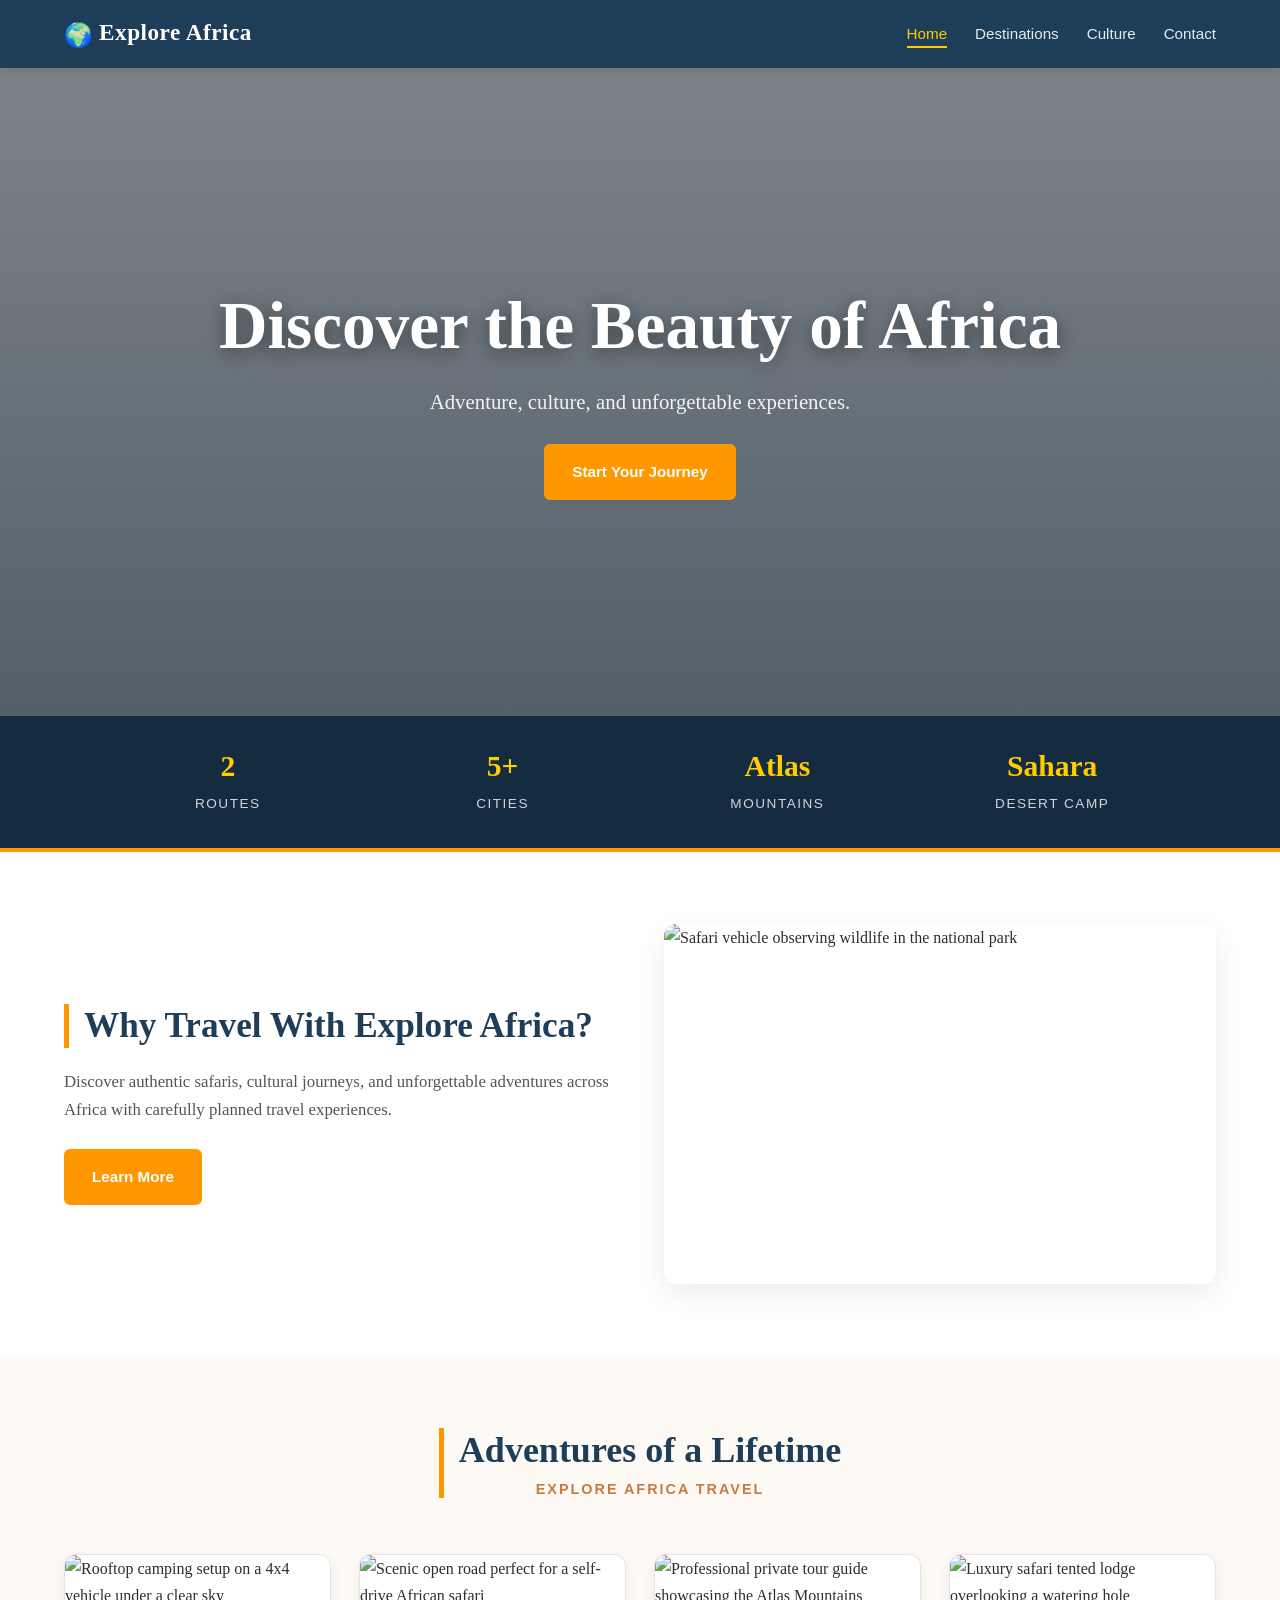
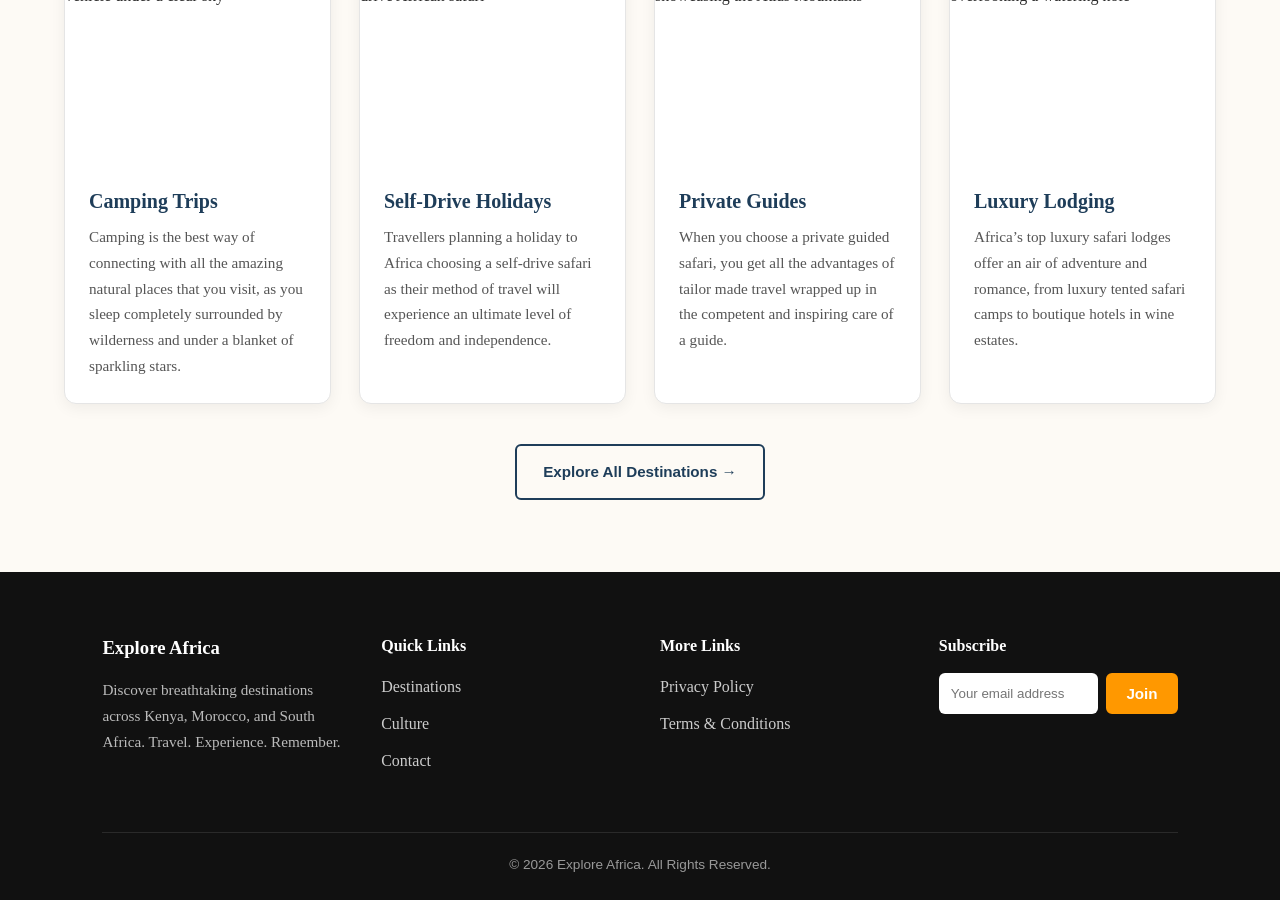
==== commit f85fe2ed: "Push updated destinations directory, homepage banner, and hamburger menu" ====
--- a/index.html
+++ b/index.html
@@ -201,7 +201,7 @@
       hamburger.setAttribute('aria-expanded', navLinks.classList.contains('active'));
     }
   </script>
-  <script src="main.js" defer></script>
+  
   
 </body>
 </html>
--- a/style.css
+++ b/style.css
@@ -1052,4 +1052,207 @@
   }
 }
 
-
+/* ==========================================================================
+   SCROLL-REVEAL ANIMATIONS (PROGRESSIVE ENHANCEMENT)
+   ========================================================================== */
+.reveal-item {
+  opacity: 0;
+  transform: translateY(28px);
+  transition:
+    opacity 0.65s cubic-bezier(0.22, 1, 0.36, 1),
+    transform 0.65s cubic-bezier(0.22, 1, 0.36, 1);
+  will-change: opacity, transform;
+}
+
+.reveal-item.is-visible {
+  opacity: 1;
+  transform: translateY(0);
+}
+
+/* Accessibility: Disable motion for users who prefer reduced animations */
+@media (prefers-reduced-motion: reduce) {
+  .reveal-item {
+    opacity: 1;
+    transform: none;
+    transition: none;
+  }
+}
+
+/* ==========================================================================
+   ATMOSPHERIC IMAGE BACKGROUNDS & PARALLAX CALLOUTS
+   ========================================================================== */
+.hero {
+  background:
+    linear-gradient(rgba(18, 35, 50, 0.55), rgba(18, 35, 50, 0.72)),
+    url('https://images.unsplash.com/photo-1516426122078-c23e76319801?auto=format&fit=crop&w=1920&q=80')
+      center/cover no-repeat;
+}
+
+.cta-banner {
+  background:
+    linear-gradient(rgba(18, 35, 50, 0.72), rgba(18, 35, 50, 0.82)),
+    url('https://images.unsplash.com/photo-1509316975850-ff9c5deb0cd9?auto=format&fit=crop&w=1920&q=80')
+      center/cover fixed no-repeat;
+  color: #ffffff;
+  text-align: center;
+  padding: 5.5rem 1.5rem;
+}
+
+.cta-banner h2 {
+  color: #ffffff;
+  margin-bottom: 0.75rem;
+}
+
+.cta-banner p {
+  color: rgba(255, 255, 255, 0.9);
+  max-width: 640px;
+  margin: 0 auto 2rem;
+  font-size: 1.1rem;
+}
+
+@media (max-width: 768px) {
+  .cta-banner {
+    background-attachment: scroll;
+  }
+}
+
+/* ==========================================================================
+   CLICKABLE IMAGES & FULL-SCREEN LIGHTBOX MODAL
+   ========================================================================== */
+.clickable-photo {
+  cursor: zoom-in;
+  transition: transform 0.35s ease, filter 0.35s ease;
+}
+
+.clickable-photo:hover {
+  filter: brightness(1.04);
+}
+
+.image-lightbox {
+  position: fixed;
+  inset: 0;
+  z-index: 9999;
+  background: rgba(12, 22, 32, 0.92);
+  backdrop-filter: blur(6px);
+  display: flex;
+  flex-direction: column;
+  align-items: center;
+  justify-content: center;
+  padding: 2rem 1.25rem;
+  opacity: 0;
+  visibility: hidden;
+  transition: opacity 0.3s ease, visibility 0.3s ease;
+}
+
+.image-lightbox.is-open {
+  opacity: 1;
+  visibility: visible;
+}
+
+.image-lightbox img {
+  max-width: min(92vw, 1100px);
+  max-height: 76vh;
+  border-radius: var(--radius-md, 12px);
+  box-shadow: 0 20px 50px rgba(0, 0, 0, 0.55);
+  object-fit: contain;
+  transform: scale(0.96);
+  transition: transform 0.3s ease;
+}
+
+.image-lightbox.is-open img {
+  transform: scale(1);
+}
+
+.lightbox-caption {
+  color: #f4f4f4;
+  font-family: var(--font-sans, sans-serif);
+  font-size: 0.98rem;
+  margin-top: 1rem;
+  text-align: center;
+  max-width: 720px;
+}
+
+.lightbox-close {
+  position: absolute;
+  top: 1.25rem;
+  right: 1.5rem;
+  background: rgba(255, 255, 255, 0.14);
+  border: 1px solid rgba(255, 255, 255, 0.25);
+  color: #ffffff;
+  font-size: 1.6rem;
+  line-height: 1;
+  width: 44px;
+  height: 44px;
+  border-radius: 50%;
+  cursor: pointer;
+  transition: background 0.2s ease, transform 0.2s ease;
+}
+
+.lightbox-close:hover {
+  background: var(--color-accent, #e07a5f);
+  transform: scale(1.06);
+}
+
+/* ==========================================================================
+   BRAND LOGO EMBLEM (AUTO-APPLIED ACROSS ALL PAGES)
+   ========================================================================== */
+.logo h2::before {
+  content: "🌍 ";
+  display: inline-block;
+  margin-right: 0.35rem;
+  font-style: normal;
+  vertical-align: middle;
+}
+
+/* ==========================================================================
+   CUISINE ORIGIN BADGE
+   ========================================================================== */
+.cuisine-origin {
+  display: inline-block;
+  font-family: var(--font-sans, sans-serif);
+  font-size: 0.78rem;
+  font-weight: 700;
+  text-transform: uppercase;
+  letter-spacing: 0.08em;
+  color: var(--color-accent, #e07a5f);
+  margin-bottom: 0.45rem;
+}
+
+/* ==========================================================================
+   DESTINATION CARD HIGHLIGHTS LIST
+   ========================================================================== */
+.card-body {
+  display: flex;
+  flex-direction: column;
+  height: 100%;
+}
+
+.card-highlights {
+  list-style: none;
+  padding: 0.85rem 0 1.25rem;
+  margin: 0.85rem 0 0;
+  border-top: 1px solid var(--color-border, #e5e0d8);
+  display: flex;
+  flex-direction: column;
+  gap: 0.55rem;
+  font-size: 0.92rem;
+  color: var(--color-text-muted, #555555);
+  line-height: 1.5;
+}
+
+.card-highlights li {
+  position: relative;
+  padding-left: 1.15rem;
+}
+
+.card-highlights li::before {
+  content: "•";
+  position: absolute;
+  left: 0;
+  color: var(--color-accent, #e07a5f);
+  font-weight: 700;
+}
+
+.card-highlights strong {
+  color: var(--color-primary, #122332);
+}
